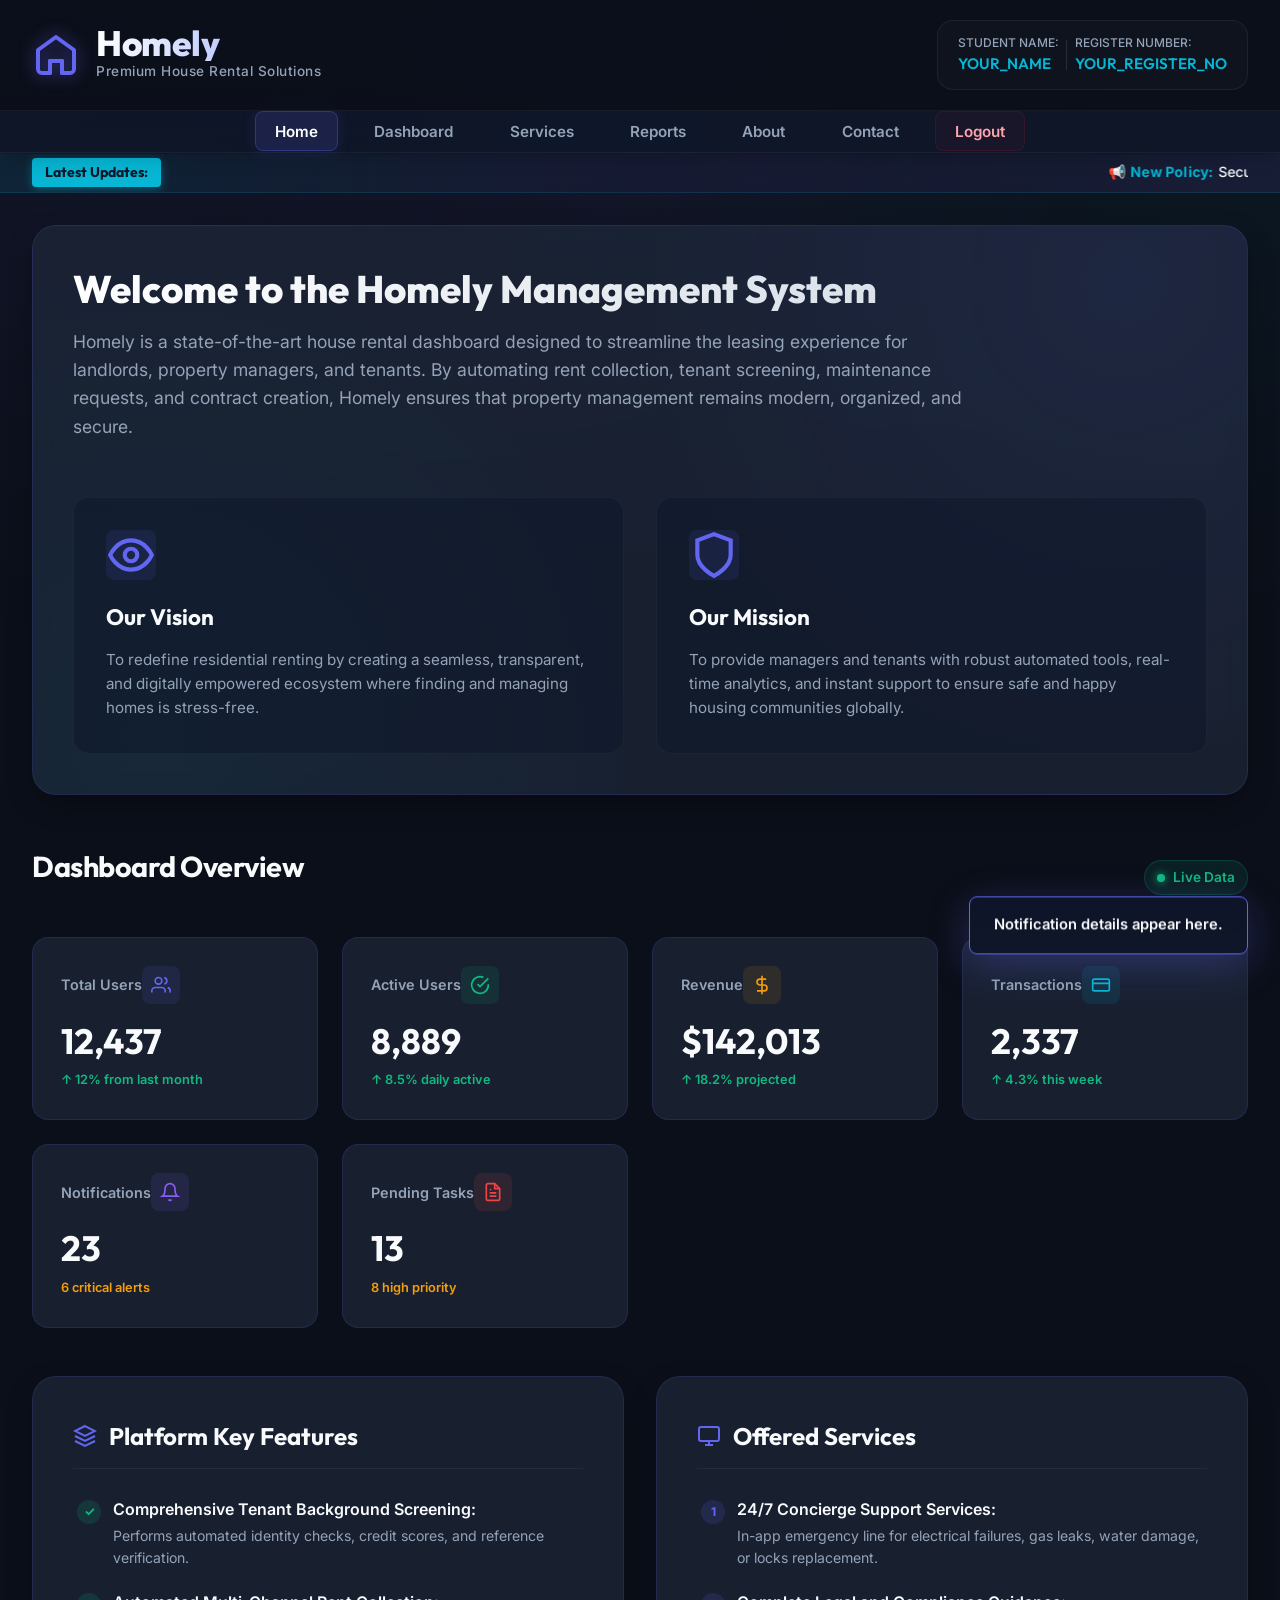
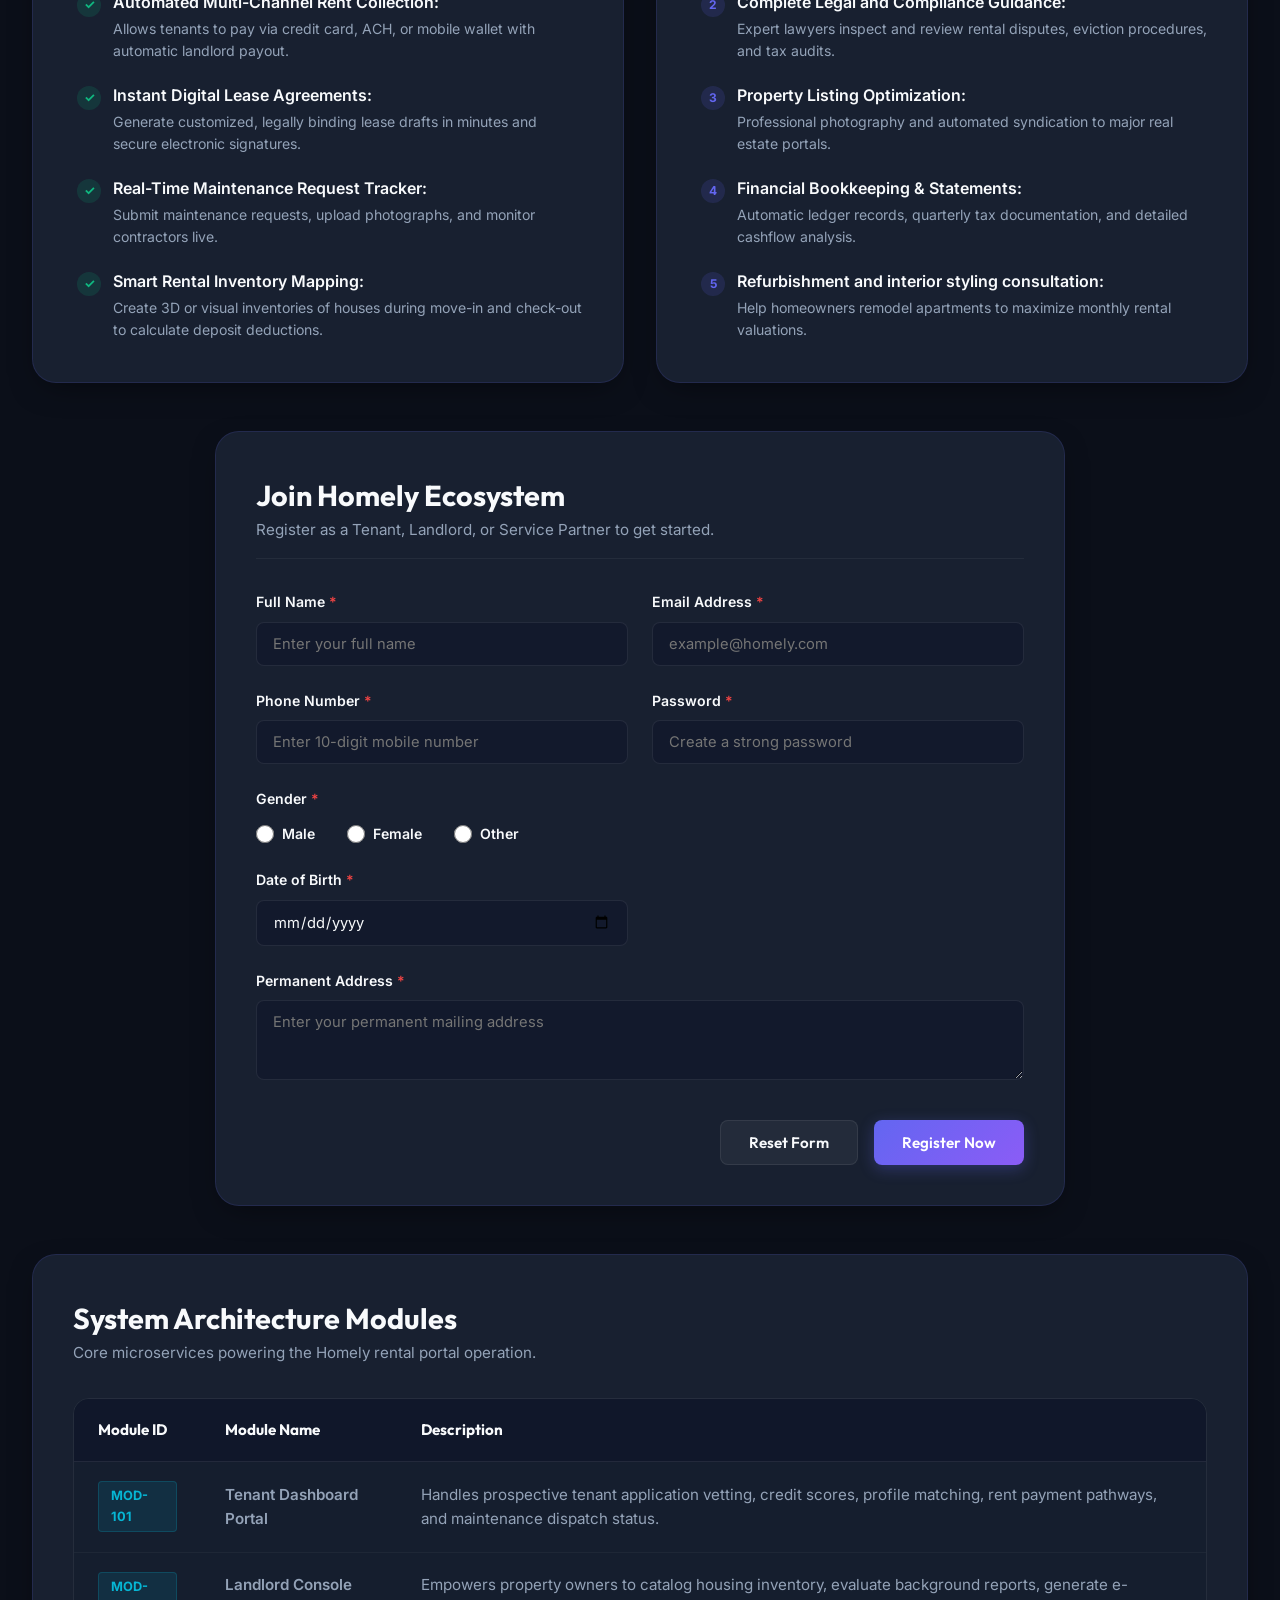
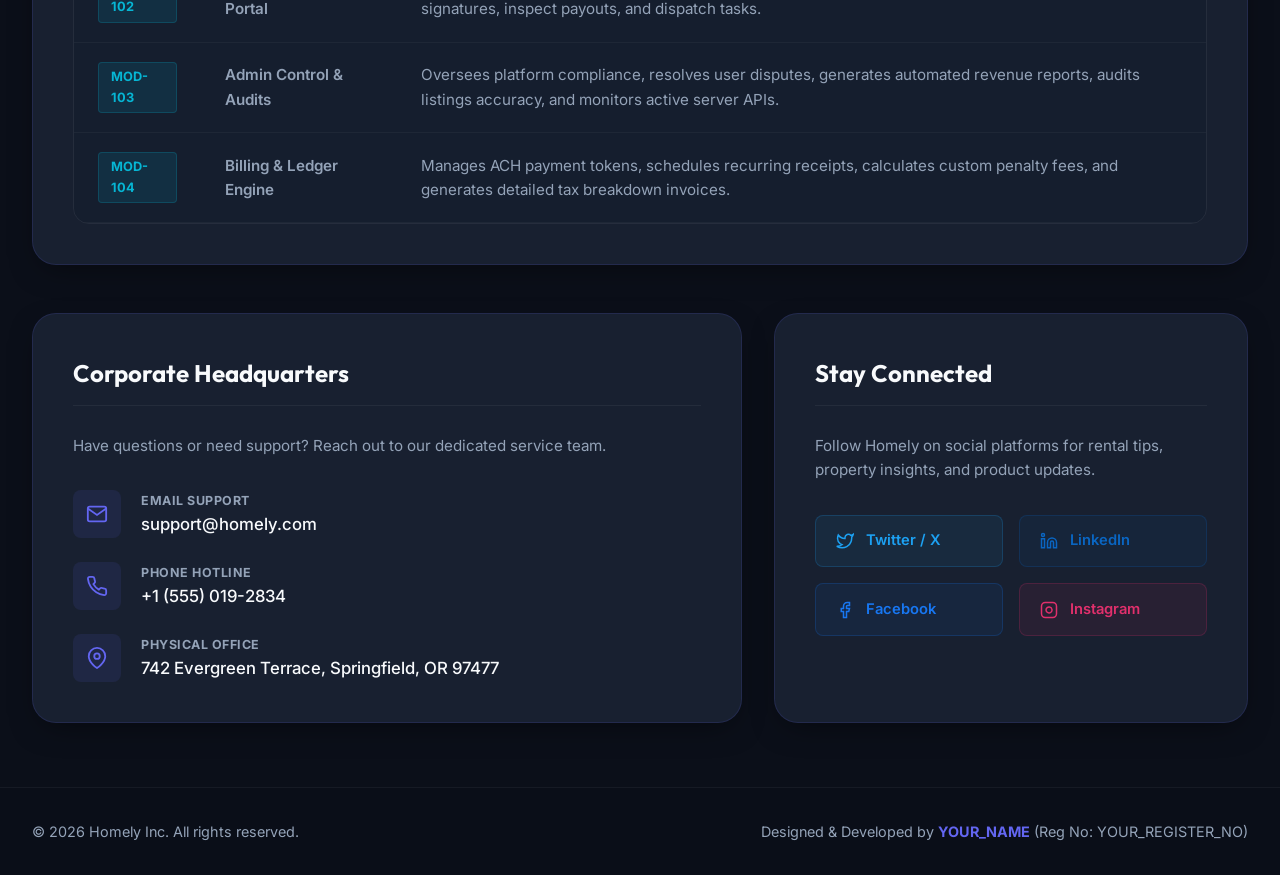
==== index.html @ b710e176 "feat: Initial commit of Homely House Rental Dashboard with HTML, CSS, and JS" ====
<!DOCTYPE html>
<html lang="en">
<head>
    <meta charset="UTF-8">
    <meta name="viewport" content="width=device-width, initial-scale=1.0">
    <title>Homely - Professional House Rental Dashboard</title>
    <!-- Google Fonts for premium typography -->
    <link rel="preconnect" href="https://fonts.googleapis.com">
    <link rel="preconnect" href="https://fonts.gstatic.com" crossorigin>
    <link href="https://fonts.googleapis.com/css2?family=Inter:wght@300;400;500;600;700&family=Outfit:wght@400;500;600;700;800&display=swap" rel="stylesheet">
    <!-- Main Stylesheet -->
    <link rel="stylesheet" href="style.css">
</head>
<body>
    <!-- Top Sticky Header -->
    <header class="app-header">
        <div class="header-container">
            <div class="logo-area">
                <!-- SVG Icon for Homely House Logo -->
                <svg class="app-logo" viewBox="0 0 24 24" fill="none" xmlns="http://www.w3.org/2000/svg">
                    <path d="M3 9.5L12 3L21 9.5V19C21 19.5304 20.7893 20.0391 20.4142 20.4142C20.0391 20.7893 19.5304 21 19 21H15V15H9V21H5C4.46957 21 3.96086 20.7893 3.58579 20.4142C3.21071 20.0391 3 19.5304 3 19V9.5Z" stroke="currentColor" stroke-width="2" stroke-linecap="round" stroke-linejoin="round"/>
                    <path d="M9 21V15H15V21" stroke="currentColor" stroke-width="2" stroke-linecap="round" stroke-linejoin="round"/>
                </svg>
                <div class="brand-details">
                    <h1 class="app-name">Homely</h1>
                    <span class="app-tagline">Premium House Rental Solutions</span>
                </div>
            </div>
            <!-- Student Portfolio Details Badge -->
            <div class="student-badge">
                <div class="badge-item">
                    <span class="badge-label">Student Name:</span>
                    <span class="badge-value">YOUR_NAME</span>
                </div>
                <div class="badge-item">
                    <span class="badge-label">Register Number:</span>
                    <span class="badge-value">YOUR_REGISTER_NO</span>
                </div>
            </div>
        </div>
    </header>

    <!-- Navigation Bar -->
    <nav class="app-navbar" id="main-navbar">
        <div class="nav-container">
            <button class="menu-toggle" id="menu-toggle" aria-label="Toggle navigation">
                <span></span>
                <span></span>
                <span></span>
            </button>
            <ul class="nav-links" id="nav-links">
                <li><a href="#home" class="nav-link active" id="nav-link-home">Home</a></li>
                <li><a href="#dashboard" class="nav-link" id="nav-link-dashboard">Dashboard</a></li>
                <li><a href="#services" class="nav-link" id="nav-link-services">Services</a></li>
                <li><a href="#reports" class="nav-link" id="nav-link-reports">Reports</a></li>
                <li><a href="#about" class="nav-link" id="nav-link-about">About</a></li>
                <li><a href="#contact" class="nav-link" id="nav-link-contact">Contact</a></li>
                <li><a href="#logout" class="nav-link logout-btn" id="nav-link-logout">Logout</a></li>
            </ul>
        </div>
    </nav>

    <!-- Announcement Banner using marquee -->
    <div class="announcement-banner">
        <div class="banner-label">Latest Updates:</div>
        <marquee behavior="scroll" direction="left" scrollamount="6" onmouseover="this.stop();" onmouseout="this.start();" id="announcement-marquee">
            📢 <strong>New Policy:</strong> Security deposit caps reduced to a maximum of 2 months' rent. | 🏢 <strong>Feature Update:</strong> Direct landlord-tenant chat is now active! | 🌟 <strong>Market Alert:</strong> Rental demand has increased by 15% in suburban sectors. | 💳 <strong>Maintenance Notice:</strong> Online payment systems will undergo scheduled upgrades on Saturday at 2:00 AM UTC.
        </marquee>
    </div>

    <!-- Main Container -->
    <main class="main-content">
        <!-- 3. Welcome Section -->
        <section id="home" class="content-section welcome-section">
            <div class="section-card welcome-hero">
                <div class="hero-text-content">
                    <h2 class="welcome-title">Welcome to the Homely Management System</h2>
                    <p class="project-description">
                        Homely is a state-of-the-art house rental dashboard designed to streamline the leasing experience for landlords, property managers, and tenants. By automating rent collection, tenant screening, maintenance requests, and contract creation, Homely ensures that property management remains modern, organized, and secure.
                    </p>
                </div>
                <div class="vision-mission-grid">
                    <div class="vm-card vision-card">
                        <div class="vm-icon-wrapper">
                            <svg class="vm-icon" viewBox="0 0 24 24" fill="none" stroke="currentColor" stroke-width="2">
                                <path d="M2 12s3-7 10-7 10 7 10 7-3 7-10 7-10-7-10-7Z"/>
                                <circle cx="12" cy="12" r="3"/>
                            </svg>
                        </div>
                        <h3>Our Vision</h3>
                        <p>To redefine residential renting by creating a seamless, transparent, and digitally empowered ecosystem where finding and managing homes is stress-free.</p>
                    </div>
                    <div class="vm-card mission-card">
                        <div class="vm-icon-wrapper">
                            <svg class="vm-icon" viewBox="0 0 24 24" fill="none" stroke="currentColor" stroke-width="2">
                                <path d="M12 22s8-4 8-10V5l-8-3-8 3v7c0 6 8 10 8 10Z"/>
                            </svg>
                        </div>
                        <h3>Our Mission</h3>
                        <p>To provide managers and tenants with robust automated tools, real-time analytics, and instant support to ensure safe and happy housing communities globally.</p>
                    </div>
                </div>
            </div>
        </section>

        <!-- 4. Dashboard Statistics -->
        <section id="dashboard" class="content-section dashboard-section">
            <div class="section-header-row">
                <h2 class="section-title">Dashboard Overview</h2>
                <span class="live-indicator">
                    <span class="dot"></span> Live Data
                </span>
            </div>
            
            <div class="stats-grid">
                <!-- Stat Card 1 -->
                <div class="stat-card" id="stat-total-users">
                    <div class="stat-header">
                        <span class="stat-label">Total Users</span>
                        <div class="stat-icon users-bg">
                            <svg viewBox="0 0 24 24" fill="none" stroke="currentColor" stroke-width="2">
                                <path d="M17 21v-2a4 4 0 0 0-4-4H5a4 4 0 0 0-4 4v2"/>
                                <circle cx="9" cy="7" r="4"/>
                                <path d="M23 21v-2a4 4 0 0 0-3-3.87"/>
                                <path d="M16 3.13a4 4 0 0 1 0 7.75"/>
                            </svg>
                        </div>
                    </div>
                    <div class="stat-body">
                        <h3 class="stat-value" id="val-total-users">12,480</h3>
                        <span class="stat-trend trend-up">↑ 12% from last month</span>
                    </div>
                </div>

                <!-- Stat Card 2 -->
                <div class="stat-card" id="stat-active-users">
                    <div class="stat-header">
                        <span class="stat-label">Active Users</span>
                        <div class="stat-icon active-bg">
                            <svg viewBox="0 0 24 24" fill="none" stroke="currentColor" stroke-width="2">
                                <path d="M22 11.08V12a10 10 0 1 1-5.93-9.14"/>
                                <polyline points="22 4 12 14.01 9 11.01"/>
                            </svg>
                        </div>
                    </div>
                    <div class="stat-body">
                        <h3 class="stat-value" id="val-active-users">8,920</h3>
                        <span class="stat-trend trend-up">↑ 8.5% daily active</span>
                    </div>
                </div>

                <!-- Stat Card 3 -->
                <div class="stat-card" id="stat-revenue">
                    <div class="stat-header">
                        <span class="stat-label">Revenue</span>
                        <div class="stat-icon revenue-bg">
                            <svg viewBox="0 0 24 24" fill="none" stroke="currentColor" stroke-width="2">
                                <line x1="12" y1="1" x2="12" y2="23"/>
                                <path d="M17 5H9.5a3.5 3.5 0 0 0 0 7h5a3.5 3.5 0 0 1 0 7H6"/>
                            </svg>
                        </div>
                    </div>
                    <div class="stat-body">
                        <h3 class="stat-value" id="val-revenue">$142,500</h3>
                        <span class="stat-trend trend-up">↑ 18.2% projected</span>
                    </div>
                </div>

                <!-- Stat Card 4 -->
                <div class="stat-card" id="stat-transactions">
                    <div class="stat-header">
                        <span class="stat-label">Transactions</span>
                        <div class="stat-icon transactions-bg">
                            <svg viewBox="0 0 24 24" fill="none" stroke="currentColor" stroke-width="2">
                                <rect x="2" y="5" width="20" height="14" rx="2" ry="2"/>
                                <line x1="2" y1="10" x2="22" y2="10"/>
                            </svg>
                        </div>
                    </div>
                    <div class="stat-body">
                        <h3 class="stat-value" id="val-transactions">2,345</h3>
                        <span class="stat-trend trend-up">↑ 4.3% this week</span>
                    </div>
                </div>

                <!-- Stat Card 5 -->
                <div class="stat-card" id="stat-notifications">
                    <div class="stat-header">
                        <span class="stat-label">Notifications</span>
                        <div class="stat-icon notifications-bg">
                            <svg viewBox="0 0 24 24" fill="none" stroke="currentColor" stroke-width="2">
                                <path d="M18 8A6 6 0 0 0 6 8c0 7-3 9-3 9h18s-3-2-3-9"/>
                                <path d="M13.73 21a2 2 0 0 1-3.46 0"/>
                            </svg>
                        </div>
                    </div>
                    <div class="stat-body">
                        <h3 class="stat-value" id="val-notifications">24</h3>
                        <span class="stat-trend alert-badge">6 critical alerts</span>
                    </div>
                </div>

                <!-- Stat Card 6 -->
                <div class="stat-card" id="stat-pending-tasks">
                    <div class="stat-header">
                        <span class="stat-label">Pending Tasks</span>
                        <div class="stat-icon tasks-bg">
                            <svg viewBox="0 0 24 24" fill="none" stroke="currentColor" stroke-width="2">
                                <path d="M14 2H6a2 2 0 0 0-2 2v16a2 2 0 0 0 2 2h12a2 2 0 0 0 2-2V8z"/>
                                <polyline points="14 2 14 8 20 8"/>
                                <line x1="16" y1="13" x2="8" y2="13"/>
                                <line x1="16" y1="17" x2="8" y2="17"/>
                                <polyline points="10 9 9 9 8 9"/>
                            </svg>
                        </div>
                    </div>
                    <div class="stat-body">
                        <h3 class="stat-value" id="val-pending-tasks">14</h3>
                        <span class="stat-trend alert-badge">8 high priority</span>
                    </div>
                </div>
            </div>
        </section>

        <!-- 5 & 6. Features & Services Section -->
        <section id="services" class="content-section features-services-section">
            <div class="split-grid">
                <!-- Features Card (Unordered List) -->
                <div class="section-card features-card">
                    <h2 class="section-card-title">
                        <svg class="card-title-icon" viewBox="0 0 24 24" fill="none" stroke="currentColor" stroke-width="2">
                            <polygon points="12 2 2 7 12 12 22 7 12 2"/>
                            <polyline points="2 17 12 22 22 17"/>
                            <polyline points="2 12 12 17 22 12"/>
                        </svg>
                        Platform Key Features
                    </h2>
                    <ul class="styled-list features-list" id="features-list">
                        <li>
                            <div class="list-item-content">
                                <strong>Comprehensive Tenant Background Screening:</strong>
                                <span>Performs automated identity checks, credit scores, and reference verification.</span>
                            </div>
                        </li>
                        <li>
                            <div class="list-item-content">
                                <strong>Automated Multi-Channel Rent Collection:</strong>
                                <span>Allows tenants to pay via credit card, ACH, or mobile wallet with automatic landlord payout.</span>
                            </div>
                        </li>
                        <li>
                            <div class="list-item-content">
                                <strong>Instant Digital Lease Agreements:</strong>
                                <span>Generate customized, legally binding lease drafts in minutes and secure electronic signatures.</span>
                            </div>
                        </li>
                        <li>
                            <div class="list-item-content">
                                <strong>Real-Time Maintenance Request Tracker:</strong>
                                <span>Submit maintenance requests, upload photographs, and monitor contractors live.</span>
                            </div>
                        </li>
                        <li>
                            <div class="list-item-content">
                                <strong>Smart Rental Inventory Mapping:</strong>
                                <span>Create 3D or visual inventories of houses during move-in and check-out to calculate deposit deductions.</span>
                            </div>
                        </li>
                    </ul>
                </div>

                <!-- Services Card (Ordered List) -->
                <div class="section-card services-card">
                    <h2 class="section-card-title">
                        <svg class="card-title-icon" viewBox="0 0 24 24" fill="none" stroke="currentColor" stroke-width="2">
                            <rect x="2" y="3" width="20" height="14" rx="2" ry="2"/>
                            <line x1="8" y1="21" x2="16" y2="21"/>
                            <line x1="12" y1="17" x2="12" y2="21"/>
                        </svg>
                        Offered Services
                    </h2>
                    <ol class="styled-list services-list" id="services-list">
                        <li>
                            <div class="list-item-content">
                                <strong>24/7 Concierge Support Services:</strong>
                                <span>In-app emergency line for electrical failures, gas leaks, water damage, or locks replacement.</span>
                            </div>
                        </li>
                        <li>
                            <div class="list-item-content">
                                <strong>Complete Legal and Compliance Guidance:</strong>
                                <span>Expert lawyers inspect and review rental disputes, eviction procedures, and tax audits.</span>
                            </div>
                        </li>
                        <li>
                            <div class="list-item-content">
                                <strong>Property Listing Optimization:</strong>
                                <span>Professional photography and automated syndication to major real estate portals.</span>
                            </div>
                        </li>
                        <li>
                            <div class="list-item-content">
                                <strong>Financial Bookkeeping & Statements:</strong>
                                <span>Automatic ledger records, quarterly tax documentation, and detailed cashflow analysis.</span>
                            </div>
                        </li>
                        <li>
                            <div class="list-item-content">
                                <strong>Refurbishment and interior styling consultation:</strong>
                                <span>Help homeowners remodel apartments to maximize monthly rental valuations.</span>
                            </div>
                        </li>
                    </ol>
                </div>
            </div>
        </section>

        <!-- 8. Registration Form -->
        <section id="reports" class="content-section registration-section">
            <div class="section-card form-card">
                <div class="form-header">
                    <h2 class="form-title">Join Homely Ecosystem</h2>
                    <p class="form-subtitle">Register as a Tenant, Landlord, or Service Partner to get started.</p>
                </div>

                <form id="rental-register-form" class="responsive-form" onsubmit="return false;">
                    <div class="form-grid">
                        <!-- Full Name -->
                        <div class="form-group">
                            <label for="reg-name">Full Name <span class="required">*</span></label>
                            <input type="text" id="reg-name" name="name" placeholder="Enter your full name" required>
                        </div>

                        <!-- Email -->
                        <div class="form-group">
                            <label for="reg-email">Email Address <span class="required">*</span></label>
                            <input type="email" id="reg-email" name="email" placeholder="example@homely.com" required>
                        </div>

                        <!-- Phone Number -->
                        <div class="form-group">
                            <label for="reg-phone">Phone Number <span class="required">*</span></label>
                            <input type="tel" id="reg-phone" name="phone" placeholder="Enter 10-digit mobile number" pattern="[0-9]{10}" required>
                        </div>

                        <!-- Password -->
                        <div class="form-group">
                            <label for="reg-password">Password <span class="required">*</span></label>
                            <input type="password" id="reg-password" name="password" placeholder="Create a strong password" minlength="6" required>
                        </div>

                        <!-- Gender (Radio Buttons) -->
                        <div class="form-group gender-group">
                            <label>Gender <span class="required">*</span></label>
                            <div class="radio-options">
                                <label class="radio-label">
                                    <input type="radio" name="gender" value="male" required> Male
                                </label>
                                <label class="radio-label">
                                    <input type="radio" name="gender" value="female"> Female
                                </label>
                                <label class="radio-label">
                                    <input type="radio" name="gender" value="other"> Other
                                </label>
                            </div>
                        </div>

                        <!-- Date of Birth -->
                        <div class="form-group">
                            <label for="reg-dob">Date of Birth <span class="required">*</span></label>
                            <input type="date" id="reg-dob" name="dob" required>
                        </div>

                        <!-- Address (Text Area) -->
                        <div class="form-group full-width">
                            <label for="reg-address">Permanent Address <span class="required">*</span></label>
                            <textarea id="reg-address" name="address" rows="3" placeholder="Enter your permanent mailing address" required></textarea>
                        </div>
                    </div>

                    <!-- Action Buttons -->
                    <div class="form-actions">
                        <button type="reset" class="btn btn-secondary" id="btn-reset-form">Reset Form</button>
                        <button type="submit" class="btn btn-primary" id="btn-submit-form">Register Now</button>
                    </div>
                </form>
            </div>
        </section>

        <!-- 9. Application Modules Table -->
        <section id="about" class="content-section modules-section">
            <div class="section-card table-card">
                <div class="table-header">
                    <h2 class="table-title">System Architecture Modules</h2>
                    <p class="table-subtitle">Core microservices powering the Homely rental portal operation.</p>
                </div>
                <div class="table-wrapper">
                    <table class="modules-table" id="app-modules-table">
                        <thead>
                            <tr>
                                <th>Module ID</th>
                                <th>Module Name</th>
                                <th>Description</th>
                            </tr>
                        </thead>
                        <tbody>
                            <tr>
                                <td><span class="badge badge-id">MOD-101</span></td>
                                <td class="module-name">Tenant Dashboard Portal</td>
                                <td>Handles prospective tenant application vetting, credit scores, profile matching, rent payment pathways, and maintenance dispatch status.</td>
                            </tr>
                            <tr>
                                <td><span class="badge badge-id">MOD-102</span></td>
                                <td class="module-name">Landlord Console Portal</td>
                                <td>Empowers property owners to catalog housing inventory, evaluate background reports, generate e-signatures, inspect payouts, and dispatch tasks.</td>
                            </tr>
                            <tr>
                                <td><span class="badge badge-id">MOD-103</span></td>
                                <td class="module-name">Admin Control & Audits</td>
                                <td>Oversees platform compliance, resolves user disputes, generates automated revenue reports, audits listings accuracy, and monitors active server APIs.</td>
                            </tr>
                            <tr>
                                <td><span class="badge badge-id">MOD-104</span></td>
                                <td class="module-name">Billing & Ledger Engine</td>
                                <td>Manages ACH payment tokens, schedules recurring receipts, calculates custom penalty fees, and generates detailed tax breakdown invoices.</td>
                            </tr>
                        </tbody>
                    </table>
                </div>
            </div>
        </section>

        <!-- 10. Contact Information -->
        <section id="contact" class="content-section contact-section">
            <div class="contact-grid">
                <!-- Contact Details -->
                <div class="section-card contact-details-card">
                    <h2 class="section-card-title">Corporate Headquarters</h2>
                    <p class="contact-intro">Have questions or need support? Reach out to our dedicated service team.</p>
                    
                    <ul class="contact-info-list">
                        <li>
                            <div class="contact-icon-wrapper">
                                <svg viewBox="0 0 24 24" fill="none" stroke="currentColor" stroke-width="2">
                                    <path d="M4 4h16c1.1 0 2 .9 2 2v12c0 1.1-.9 2-2 2H4c-1.1 0-2-.9-2-2V6c0-1.1.9-2 2-2z"/>
                                    <polyline points="22,6 12,13 2,6"/>
                                </svg>
                            </div>
                            <div class="contact-text">
                                <span class="contact-label">Email Support</span>
                                <a href="mailto:support@homely.com" id="contact-email">support@homely.com</a>
                            </div>
                        </li>
                        <li>
                            <div class="contact-icon-wrapper">
                                <svg viewBox="0 0 24 24" fill="none" stroke="currentColor" stroke-width="2">
                                    <path d="M22 16.92v3a2 2 0 0 1-2.18 2 19.79 19.79 0 0 1-8.63-3.07 19.5 19.5 0 0 1-6-6 19.79 19.79 0 0 1-3.07-8.67A2 2 0 0 1 4.11 2h3a2 2 0 0 1 2 1.72 12.84 12.84 0 0 0 .7 2.81 2 2 0 0 1-.45 2.11L8.09 9.91a16 16 0 0 0 6 6l1.27-1.27a2 2 0 0 1 2.11-.45 12.84 12.84 0 0 0 2.81.7A2 2 0 0 1 22 16.92z"/>
                                </svg>
                            </div>
                            <div class="contact-text">
                                <span class="contact-label">Phone Hotline</span>
                                <a href="tel:+15550192834" id="contact-phone">+1 (555) 019-2834</a>
                            </div>
                        </li>
                        <li>
                            <div class="contact-icon-wrapper">
                                <svg viewBox="0 0 24 24" fill="none" stroke="currentColor" stroke-width="2">
                                    <path d="M21 10c0 7-9 13-9 13s-9-6-9-13a9 9 0 0 1 18 0z"/>
                                    <circle cx="12" cy="10" r="3"/>
                                </svg>
                            </div>
                            <div class="contact-text">
                                <span class="contact-label">Physical Office</span>
                                <address id="contact-address">742 Evergreen Terrace, Springfield, OR 97477</address>
                            </div>
                        </li>
                    </ul>
                </div>

                <!-- Connect Socially Card -->
                <div class="section-card social-connect-card">
                    <h2 class="section-card-title">Stay Connected</h2>
                    <p class="social-intro">Follow Homely on social platforms for rental tips, property insights, and product updates.</p>
                    
                    <div class="social-links-grid" id="social-links">
                        <a href="https://twitter.com/homely" class="social-btn twitter" target="_blank" rel="noopener noreferrer">
                            <svg viewBox="0 0 24 24" fill="none" stroke="currentColor" stroke-width="2" class="social-icon">
                                <path d="M23 3a10.9 10.9 0 0 1-3.14 1.53 4.48 4.48 0 0 0-7.86 3v1A10.66 10.66 0 0 1 3 4s-4 9 5 13a11.64 11.64 0 0 1-7 2c9 5 20 0 20-11.5a4.5 4.5 0 0 0-.08-.83A7.72 7.72 0 0 0 23 3z"/>
                            </svg>
                            <span>Twitter / X</span>
                        </a>
                        <a href="https://linkedin.com/company/homely" class="social-btn linkedin" target="_blank" rel="noopener noreferrer">
                            <svg viewBox="0 0 24 24" fill="none" stroke="currentColor" stroke-width="2" class="social-icon">
                                <path d="M16 8a6 6 0 0 1 6 6v7h-4v-7a2 2 0 0 0-2-2 2 2 0 0 0-2 2v7h-4v-7a6 6 0 0 1 6-6z"/>
                                <rect x="2" y="9" width="4" height="12"/>
                                <circle cx="4" cy="4" r="2"/>
                            </svg>
                            <span>LinkedIn</span>
                        </a>
                        <a href="https://facebook.com/homely" class="social-btn facebook" target="_blank" rel="noopener noreferrer">
                            <svg viewBox="0 0 24 24" fill="none" stroke="currentColor" stroke-width="2" class="social-icon">
                                <path d="M18 2h-3a5 5 0 0 0-5 5v3H7v4h3v8h4v-8h3l1-4h-4V7a1 1 0 0 1 1-1h3z"/>
                            </svg>
                            <span>Facebook</span>
                        </a>
                        <a href="https://instagram.com/homely" class="social-btn instagram" target="_blank" rel="noopener noreferrer">
                            <svg viewBox="0 0 24 24" fill="none" stroke="currentColor" stroke-width="2" class="social-icon">
                                <rect x="2" y="2" width="20" height="20" rx="5" ry="5"/>
                                <path d="M16 11.37A4 4 0 1 1 12.63 8 4 4 0 0 1 16 11.37z"/>
                                <line x1="17.5" y1="6.5" x2="17.51" y2="6.5"/>
                            </svg>
                            <span>Instagram</span>
                        </a>
                    </div>
                </div>
            </div>
        </section>
    </main>

    <!-- 11. Footer -->
    <footer class="app-footer">
        <div class="footer-container">
            <p class="copyright">&copy; 2026 Homely Inc. All rights reserved.</p>
            <p class="credits">Designed & Developed by <span id="designer-name" class="designer-highlight">YOUR_NAME</span> (Reg No: <span id="designer-reg-no">YOUR_REGISTER_NO</span>)</p>
        </div>
    </footer>

    <!-- Custom Modal/Toast for interactions -->
    <div class="toast-notification" id="toast-notif" aria-hidden="true">
        <div class="toast-body">
            <span class="toast-message" id="toast-message">Notification details appear here.</span>
        </div>
    </div>

    <!-- Main JavaScript Logic -->
    <script src="app.js"></script>
</body>
</html>
---- style.css ----
/* ==========================================================================
   HOMELY - PROFESSIONAL HOUSE RENTAL DASHBOARD STYLESHEET
   ========================================================================== */

/* --------------------------------------------------------------------------
   1. CSS VARIABLES & DESIGN TOKENS
   -------------------------------------------------------------------------- */
:root {
    /* Color Palette */
    --bg-primary: #0b0f19;
    --bg-secondary: #0f172a;
    --bg-card: rgba(30, 41, 59, 0.7);
    --border-glow: rgba(99, 102, 241, 0.15);
    --border-hover: rgba(99, 102, 241, 0.35);
    
    --text-main: #f8fafc;
    --text-muted: #94a3b8;
    --text-inverse: #0f172a;

    /* Theme Accents */
    --accent-primary: #6366f1; /* Indigo */
    --accent-secondary: #8b5cf6; /* Violet */
    --accent-gradient: linear-gradient(135deg, var(--accent-primary) 0%, var(--accent-secondary) 100%);
    --accent-success: #10b981; /* Emerald */
    --accent-warning: #f59e0b; /* Amber */
    --accent-danger: #ef4444; /* Rose */
    --accent-cyan: #06b6d4; /* Cyan */

    /* Typography */
    --font-heading: 'Outfit', 'Inter', sans-serif;
    --font-body: 'Inter', sans-serif;

    /* Layout & Shadows */
    --border-radius-sm: 8px;
    --border-radius-md: 16px;
    --border-radius-lg: 24px;
    --box-shadow-premium: 0 10px 30px -10px rgba(0, 0, 0, 0.5);
    --glass-blur: blur(12px);
    --transition-smooth: all 0.3s cubic-bezier(0.4, 0, 0.2, 1);
}

/* --------------------------------------------------------------------------
   2. BASE RESETS & GLOBAL STYLES
   -------------------------------------------------------------------------- */
* {
    margin: 0;
    padding: 0;
    box-sizing: border-box;
}

html {
    scroll-behavior: smooth;
    font-size: 16px;
}

body {
    background-color: var(--bg-primary);
    color: var(--text-main);
    font-family: var(--font-body);
    line-height: 1.6;
    overflow-x: hidden;
    /* Soft grid pattern background overlay */
    background-image: 
        radial-gradient(at 0% 0%, rgba(99, 102, 241, 0.08) 0px, transparent 50%),
        radial-gradient(at 50% 0%, rgba(139, 92, 246, 0.05) 0px, transparent 50%),
        radial-gradient(at 100% 0%, rgba(6, 182, 212, 0.06) 0px, transparent 50%);
    background-attachment: fixed;
}

/* Custom Scrollbar */
::-webkit-scrollbar {
    width: 10px;
}
::-webkit-scrollbar-track {
    background: var(--bg-primary);
}
::-webkit-scrollbar-thumb {
    background: #1e293b;
    border-radius: var(--border-radius-sm);
    border: 2px solid var(--bg-primary);
}
::-webkit-scrollbar-thumb:hover {
    background: var(--accent-primary);
}

/* --------------------------------------------------------------------------
   3. HEADER & LOGO AREA
   -------------------------------------------------------------------------- */
.app-header {
    background: rgba(11, 15, 25, 0.85);
    backdrop-filter: var(--glass-blur);
    border-bottom: 1px solid rgba(255, 255, 255, 0.05);
    padding: 1.25rem 2rem;
    position: relative;
    z-index: 100;
}

.header-container {
    max-width: 1400px;
    margin: 0 auto;
    display: flex;
    justify-content: space-between;
    align-items: center;
    flex-wrap: wrap;
    gap: 1.5rem;
}

.logo-area {
    display: flex;
    align-items: center;
    gap: 1rem;
}

.app-logo {
    width: 48px;
    height: 48px;
    color: var(--accent-primary);
    filter: drop-shadow(0 0 8px rgba(99, 102, 241, 0.6));
    animation: pulseLogo 4s infinite alternate;
}

@keyframes pulseLogo {
    0% { transform: scale(1); filter: drop-shadow(0 0 6px rgba(99, 102, 241, 0.4)); }
    100% { transform: scale(1.06); filter: drop-shadow(0 0 12px rgba(139, 92, 246, 0.8)); }
}

.brand-details {
    display: flex;
    flex-direction: column;
}

.app-name {
    font-family: var(--font-heading);
    font-size: 2.2rem;
    font-weight: 800;
    line-height: 1;
    background: linear-gradient(to right, #ffffff, #c7d2fe, #a5b4fc);
    -webkit-background-clip: text;
    -webkit-text-fill-color: transparent;
    letter-spacing: -0.5px;
}

.app-tagline {
    font-size: 0.85rem;
    color: var(--text-muted);
    font-weight: 500;
    letter-spacing: 0.5px;
}

/* Student Badge */
.student-badge {
    display: flex;
    gap: 1rem;
    background: rgba(255, 255, 255, 0.02);
    border: 1px solid rgba(255, 255, 255, 0.06);
    border-radius: var(--border-radius-md);
    padding: 0.75rem 1.25rem;
}

.badge-item {
    display: flex;
    flex-direction: column;
    position: relative;
}

.badge-item:not(:last-child)::after {
    content: '';
    position: absolute;
    right: -0.5rem;
    top: 15%;
    height: 70%;
    width: 1px;
    background: rgba(255, 255, 255, 0.1);
}

.badge-label {
    font-size: 0.75rem;
    color: var(--text-muted);
    font-weight: 500;
    text-transform: uppercase;
}

.badge-value {
    font-family: var(--font-heading);
    font-size: 0.95rem;
    font-weight: 600;
    color: var(--accent-cyan);
}

/* --------------------------------------------------------------------------
   4. STICKY NAVIGATION BAR
   -------------------------------------------------------------------------- */
.app-navbar {
    background: rgba(15, 23, 42, 0.9);
    backdrop-filter: var(--glass-blur);
    border-bottom: 1px solid rgba(255, 255, 255, 0.05);
    position: sticky;
    top: 0;
    z-index: 99;
    padding: 0.5rem 2rem;
    box-shadow: 0 4px 20px rgba(0, 0, 0, 0.2);
}

.nav-container {
    max-width: 1400px;
    margin: 0 auto;
    display: flex;
    justify-content: center;
    align-items: center;
}

.nav-links {
    display: flex;
    list-style: none;
    gap: 1rem;
    align-items: center;
    width: 100%;
    justify-content: center;
}

.nav-link {
    color: var(--text-muted);
    text-decoration: none;
    font-size: 0.95rem;
    font-weight: 600;
    padding: 0.6rem 1.2rem;
    border-radius: var(--border-radius-sm);
    transition: var(--transition-smooth);
    border: 1px solid transparent;
}

.nav-link:hover {
    color: var(--text-main);
    background: rgba(255, 255, 255, 0.03);
    border-color: rgba(255, 255, 255, 0.05);
}

.nav-link.active {
    color: #ffffff;
    background: rgba(99, 102, 241, 0.15);
    border-color: rgba(99, 102, 241, 0.3);
    box-shadow: 0 0 15px rgba(99, 102, 241, 0.15);
}

.logout-btn {
    color: #fda4af;
    background: rgba(225, 29, 72, 0.05);
    border: 1px solid rgba(225, 29, 72, 0.15);
}

.logout-btn:hover {
    color: #ffffff;
    background: var(--accent-danger);
    box-shadow: 0 0 15px rgba(239, 68, 68, 0.4);
    border-color: transparent;
}

/* Mobile Menu Toggle */
.menu-toggle {
    display: none;
    flex-direction: column;
    gap: 6px;
    background: none;
    border: none;
    cursor: pointer;
    padding: 0.5rem;
}

.menu-toggle span {
    display: block;
    width: 25px;
    height: 2px;
    background: var(--text-main);
    transition: var(--transition-smooth);
}

/* --------------------------------------------------------------------------
   5. ANNOUNCEMENT MARQUEE
   -------------------------------------------------------------------------- */
.announcement-banner {
    background: linear-gradient(90deg, rgba(6, 182, 212, 0.1) 0%, rgba(99, 102, 241, 0.05) 50%, rgba(139, 92, 246, 0.1) 100%);
    border-bottom: 1px solid rgba(6, 182, 212, 0.15);
    display: flex;
    align-items: center;
    font-size: 0.88rem;
    height: 40px;
    overflow: hidden;
    position: relative;
    padding: 0 2rem;
}

.banner-label {
    background: var(--accent-cyan);
    color: var(--text-inverse);
    font-weight: 700;
    padding: 0.2rem 0.8rem;
    border-radius: 4px;
    margin-right: 1.5rem;
    white-space: nowrap;
    box-shadow: 0 2px 10px rgba(6, 182, 212, 0.4);
    font-family: var(--font-heading);
    z-index: 10;
}

marquee {
    color: var(--text-main);
    font-weight: 500;
    letter-spacing: 0.2px;
}

marquee strong {
    color: var(--accent-cyan);
}

/* --------------------------------------------------------------------------
   6. STRUCTURAL CONTENT LAYOUTS & SECTIONS
   -------------------------------------------------------------------------- */
.main-content {
    max-width: 1400px;
    margin: 2rem auto;
    padding: 0 2rem;
    display: flex;
    flex-direction: column;
    gap: 3rem;
}

.content-section {
    scroll-margin-top: 100px;
}

/* Reusable section title */
.section-title {
    font-family: var(--font-heading);
    font-size: 1.8rem;
    font-weight: 700;
    letter-spacing: -0.5px;
    margin-bottom: 1.5rem;
    display: flex;
    align-items: center;
    gap: 0.75rem;
}

.section-title::after {
    content: '';
    flex-grow: 1;
    height: 1px;
    background: linear-gradient(to right, rgba(99, 102, 241, 0.4), transparent);
}

/* Glassmorphic Cards template */
.section-card {
    background: var(--bg-card);
    backdrop-filter: var(--glass-blur);
    border: 1px solid var(--border-glow);
    border-radius: var(--border-radius-lg);
    padding: 2.5rem;
    box-shadow: var(--box-shadow-premium);
    transition: var(--transition-smooth);
}

.section-card:hover {
    border-color: var(--border-hover);
    box-shadow: 0 15px 35px -5px rgba(99, 102, 241, 0.1);
}

/* Welcome Section */
.welcome-hero {
    display: flex;
    flex-direction: column;
    gap: 2.5rem;
    background-image: 
        radial-gradient(circle at 90% 10%, rgba(99, 102, 241, 0.08) 0%, transparent 40%),
        radial-gradient(circle at 10% 90%, rgba(6, 182, 212, 0.05) 0%, transparent 40%);
}

.welcome-title {
    font-family: var(--font-heading);
    font-size: 2.4rem;
    font-weight: 800;
    line-height: 1.2;
    margin-bottom: 1rem;
    background: linear-gradient(135deg, #ffffff 0%, #cbd5e1 100%);
    -webkit-background-clip: text;
    -webkit-text-fill-color: transparent;
}

.project-description {
    font-size: 1.1rem;
    color: var(--text-muted);
    max-width: 900px;
}

.vision-mission-grid {
    display: grid;
    grid-template-columns: repeat(auto-fit, minmax(320px, 1fr));
    gap: 2rem;
    margin-top: 1rem;
}

.vm-card {
    background: rgba(15, 23, 42, 0.5);
    border: 1px solid rgba(255, 255, 255, 0.04);
    border-radius: var(--border-radius-md);
    padding: 2rem;
    transition: var(--transition-smooth);
}

.vm-card:hover {
    transform: translateY(-5px);
    border-color: rgba(99, 102, 241, 0.2);
    background: rgba(15, 23, 42, 0.8);
}

.vm-icon-wrapper {
    width: 50px;
    height: 50px;
    border-radius: var(--border-radius-sm);
    display: flex;
    align-items: center;
    justify-content: center;
    background: rgba(99, 102, 241, 0.1);
    color: var(--accent-primary);
    margin-bottom: 1.25rem;
}

.vision-card:hover .vm-icon-wrapper {
    background: var(--accent-primary);
    color: #ffffff;
    box-shadow: 0 0 15px rgba(99, 102, 241, 0.4);
}

.mission-card:hover .vm-icon-wrapper {
    background: var(--accent-cyan);
    color: var(--text-inverse);
    box-shadow: 0 0 15px rgba(6, 182, 212, 0.4);
}

.vm-card h3 {
    font-family: var(--font-heading);
    font-size: 1.4rem;
    font-weight: 700;
    margin-bottom: 0.75rem;
}

.vm-card p {
    color: var(--text-muted);
    font-size: 0.95rem;
}

/* --------------------------------------------------------------------------
   7. DASHBOARD STATS CARDS
   -------------------------------------------------------------------------- */
.section-header-row {
    display: flex;
    justify-content: space-between;
    align-items: center;
    margin-bottom: 1.5rem;
}

.live-indicator {
    display: flex;
    align-items: center;
    gap: 0.5rem;
    font-size: 0.85rem;
    font-weight: 600;
    color: var(--accent-success);
    background: rgba(16, 185, 129, 0.1);
    padding: 0.35rem 0.75rem;
    border-radius: 20px;
    border: 1px solid rgba(16, 185, 129, 0.2);
}

.live-indicator .dot {
    width: 8px;
    height: 8px;
    border-radius: 50%;
    background-color: var(--accent-success);
    box-shadow: 0 0 8px var(--accent-success);
    animation: blinkIndicator 1.5s infinite;
}

@keyframes blinkIndicator {
    0% { opacity: 0.3; }
    50% { opacity: 1; }
    100% { opacity: 0.3; }
}

.stats-grid {
    display: grid;
    grid-template-columns: repeat(auto-fit, minmax(280px, 1fr));
    gap: 1.5rem;
}

.stat-card {
    background: var(--bg-card);
    backdrop-filter: var(--glass-blur);
    border: 1px solid var(--border-glow);
    border-radius: var(--border-radius-md);
    padding: 1.75rem;
    display: flex;
    flex-direction: column;
    justify-content: space-between;
    min-height: 160px;
    transition: var(--transition-smooth);
    position: relative;
    overflow: hidden;
}

.stat-card::before {
    content: '';
    position: absolute;
    top: 0;
    left: 0;
    width: 100%;
    height: 3px;
    background: transparent;
    transition: var(--transition-smooth);
}

.stat-card:hover {
    transform: translateY(-5px);
    border-color: var(--border-hover);
    box-shadow: 0 12px 25px -5px rgba(0, 0, 0, 0.4);
}

.stat-card:hover::before {
    background: var(--accent-gradient);
}

.stat-header {
    display: flex;
    justify-content: justify;
    align-items: center;
    width: 100%;
}

.stat-label {
    font-size: 0.9rem;
    color: var(--text-muted);
    font-weight: 600;
}

.stat-icon {
    width: 38px;
    height: 38px;
    border-radius: var(--border-radius-sm);
    display: flex;
    align-items: center;
    justify-content: center;
}

.stat-icon svg {
    width: 20px;
    height: 20px;
}

/* Dynamic background classes for stat icons */
.users-bg { background: rgba(99, 102, 241, 0.1); color: var(--accent-primary); }
.active-bg { background: rgba(16, 185, 129, 0.1); color: var(--accent-success); }
.revenue-bg { background: rgba(245, 158, 11, 0.1); color: var(--accent-warning); }
.transactions-bg { background: rgba(6, 182, 212, 0.1); color: var(--accent-cyan); }
.notifications-bg { background: rgba(139, 92, 246, 0.1); color: var(--accent-secondary); }
.tasks-bg { background: rgba(239, 68, 68, 0.1); color: var(--accent-danger); }

.stat-body {
    margin-top: 1rem;
}

.stat-value {
    font-family: var(--font-heading);
    font-size: 2.2rem;
    font-weight: 700;
    line-height: 1.2;
    margin-bottom: 0.25rem;
}

.stat-trend {
    font-size: 0.8rem;
    font-weight: 600;
}

.trend-up { color: var(--accent-success); }
.trend-down { color: var(--accent-danger); }
.alert-badge { color: var(--accent-warning); }

/* --------------------------------------------------------------------------
   8. FEATURES & SERVICES
   -------------------------------------------------------------------------- */
.split-grid {
    display: grid;
    grid-template-columns: 1fr 1fr;
    gap: 2rem;
}

.section-card-title {
    font-family: var(--font-heading);
    font-size: 1.5rem;
    font-weight: 700;
    margin-bottom: 1.75rem;
    display: flex;
    align-items: center;
    gap: 0.75rem;
    border-bottom: 1px solid rgba(255, 255, 255, 0.05);
    padding-bottom: 0.75rem;
}

.card-title-icon {
    width: 24px;
    height: 24px;
    color: var(--accent-primary);
}

.styled-list {
    display: flex;
    flex-direction: column;
    gap: 1.25rem;
}

.styled-list li {
    position: relative;
    padding-left: 2.5rem;
    list-style: none;
}

.list-item-content {
    display: flex;
    flex-direction: column;
}

.list-item-content strong {
    font-size: 1rem;
    font-weight: 600;
    color: var(--text-main);
    margin-bottom: 0.15rem;
}

.list-item-content span {
    font-size: 0.88rem;
    color: var(--text-muted);
}

/* Features List Bullet Style (ul) */
.features-list li::before {
    content: '✓';
    position: absolute;
    left: 0.25rem;
    top: 0.2rem;
    width: 24px;
    height: 24px;
    background: rgba(16, 185, 129, 0.15);
    color: var(--accent-success);
    border-radius: 50%;
    display: flex;
    align-items: center;
    justify-content: center;
    font-size: 0.8rem;
    font-weight: 700;
}

/* Services List Number Style (ol) */
.services-list {
    counter-reset: services-counter;
}

.services-list li {
    counter-increment: services-counter;
}

.services-list li::before {
    content: counter(services-counter);
    position: absolute;
    left: 0.25rem;
    top: 0.2rem;
    width: 24px;
    height: 24px;
    background: rgba(99, 102, 241, 0.15);
    color: var(--accent-primary);
    border-radius: 50%;
    display: flex;
    align-items: center;
    justify-content: center;
    font-size: 0.75rem;
    font-weight: 700;
}

/* --------------------------------------------------------------------------
   9. REGISTRATION FORM
   -------------------------------------------------------------------------- */
.form-card {
    max-width: 850px;
    margin: 0 auto;
}

.form-header {
    margin-bottom: 2rem;
    border-bottom: 1px solid rgba(255, 255, 255, 0.05);
    padding-bottom: 1rem;
}

.form-title {
    font-family: var(--font-heading);
    font-size: 1.8rem;
    font-weight: 700;
}

.form-subtitle {
    font-size: 0.95rem;
    color: var(--text-muted);
}

.responsive-form {
    display: flex;
    flex-direction: column;
    gap: 1.5rem;
}

.form-grid {
    display: grid;
    grid-template-columns: 1fr 1fr;
    gap: 1.5rem;
}

.form-group {
    display: flex;
    flex-direction: column;
    gap: 0.5rem;
}

.form-group.full-width {
    grid-column: span 2;
}

.form-group label {
    font-size: 0.88rem;
    font-weight: 600;
    color: var(--text-main);
}

.required {
    color: var(--accent-danger);
}

.form-group input[type="text"],
.form-group input[type="email"],
.form-group input[type="tel"],
.form-group input[type="password"],
.form-group input[type="date"],
.form-group textarea {
    background: rgba(15, 23, 42, 0.6);
    border: 1px solid rgba(255, 255, 255, 0.08);
    border-radius: var(--border-radius-sm);
    color: var(--text-main);
    padding: 0.75rem 1rem;
    font-family: var(--font-body);
    font-size: 0.92rem;
    transition: var(--transition-smooth);
}

.form-group input:focus,
.form-group textarea:focus {
    outline: none;
    border-color: var(--accent-primary);
    box-shadow: 0 0 10px rgba(99, 102, 241, 0.25);
    background: rgba(15, 23, 42, 0.9);
}

/* Gender Radio Buttons */
.gender-group {
    grid-column: span 2;
}

.radio-options {
    display: flex;
    gap: 2rem;
    margin-top: 0.25rem;
}

.radio-label {
    display: flex;
    align-items: center;
    gap: 0.5rem;
    font-size: 0.95rem;
    cursor: pointer;
}

.radio-label input[type="radio"] {
    accent-color: var(--accent-primary);
    width: 18px;
    height: 18px;
}

/* Form Actions */
.form-actions {
    display: flex;
    justify-content: flex-end;
    gap: 1rem;
    margin-top: 1rem;
}

.btn {
    font-family: var(--font-heading);
    font-size: 0.95rem;
    font-weight: 600;
    padding: 0.75rem 1.75rem;
    border-radius: var(--border-radius-sm);
    border: none;
    cursor: pointer;
    transition: var(--transition-smooth);
}

.btn-primary {
    background: var(--accent-gradient);
    color: #ffffff;
    box-shadow: 0 4px 15px rgba(99, 102, 241, 0.3);
}

.btn-primary:hover {
    transform: translateY(-2px);
    box-shadow: 0 6px 20px rgba(99, 102, 241, 0.5);
}

.btn-secondary {
    background: rgba(255, 255, 255, 0.05);
    color: var(--text-main);
    border: 1px solid rgba(255, 255, 255, 0.08);
}

.btn-secondary:hover {
    background: rgba(255, 255, 255, 0.1);
    border-color: rgba(255, 255, 255, 0.2);
}

/* --------------------------------------------------------------------------
   10. APPLICATION MODULES TABLE
   -------------------------------------------------------------------------- */
.table-card {
    overflow: hidden;
}

.table-header {
    margin-bottom: 2rem;
}

.table-title {
    font-family: var(--font-heading);
    font-size: 1.8rem;
    font-weight: 700;
}

.table-subtitle {
    font-size: 0.95rem;
    color: var(--text-muted);
}

.table-wrapper {
    overflow-x: auto;
    border: 1px solid rgba(255, 255, 255, 0.06);
    border-radius: var(--border-radius-md);
}

.modules-table {
    width: 100%;
    border-collapse: collapse;
    text-align: left;
    font-size: 0.95rem;
    background: rgba(15, 23, 42, 0.3);
}

.modules-table th {
    background: rgba(15, 23, 42, 0.8);
    font-family: var(--font-heading);
    font-weight: 700;
    color: var(--text-main);
    padding: 1.2rem 1.5rem;
    border-bottom: 1px solid rgba(255, 255, 255, 0.08);
}

.modules-table td {
    padding: 1.2rem 1.5rem;
    border-bottom: 1px solid rgba(255, 255, 255, 0.04);
    color: var(--text-muted);
    vertical-align: middle;
}

.modules-table tbody tr {
    transition: var(--transition-smooth);
}

.modules-table tbody tr:hover {
    background: rgba(255, 255, 255, 0.02);
}

.modules-table tbody tr:hover td {
    color: var(--text-main);
}

.module-name {
    font-weight: 600;
    color: var(--text-main);
}

.badge {
    display: inline-block;
    padding: 0.25rem 0.75rem;
    border-radius: 4px;
    font-size: 0.8rem;
    font-weight: 700;
    text-transform: uppercase;
}

.badge-id {
    background: rgba(6, 182, 212, 0.12);
    color: var(--accent-cyan);
    border: 1px solid rgba(6, 182, 212, 0.2);
}

/* --------------------------------------------------------------------------
   11. CONTACT INFORMATION & SOCIAL LINKS
   -------------------------------------------------------------------------- */
.contact-grid {
    display: grid;
    grid-template-columns: 1.2fr 0.8fr;
    gap: 2rem;
}

.contact-intro, .social-intro {
    font-size: 0.95rem;
    color: var(--text-muted);
    margin-bottom: 2rem;
}

.contact-info-list {
    list-style: none;
    display: flex;
    flex-direction: column;
    gap: 1.5rem;
}

.contact-info-list li {
    display: flex;
    align-items: center;
    gap: 1.25rem;
}

.contact-icon-wrapper {
    width: 48px;
    height: 48px;
    border-radius: var(--border-radius-sm);
    background: rgba(99, 102, 241, 0.1);
    color: var(--accent-primary);
    display: flex;
    align-items: center;
    justify-content: center;
    flex-shrink: 0;
}

.contact-icon-wrapper svg {
    width: 22px;
    height: 22px;
}

.contact-text {
    display: flex;
    flex-direction: column;
}

.contact-label {
    font-size: 0.78rem;
    font-weight: 700;
    text-transform: uppercase;
    color: var(--text-muted);
    letter-spacing: 0.5px;
}

.contact-text a, .contact-text address {
    font-size: 1.05rem;
    font-weight: 500;
    color: var(--text-main);
    text-decoration: none;
    font-style: normal;
    transition: var(--transition-smooth);
}

.contact-text a:hover {
    color: var(--accent-primary);
}

/* Social Media Grid */
.social-links-grid {
    display: grid;
    grid-template-columns: 1fr 1fr;
    gap: 1rem;
}

.social-btn {
    display: flex;
    align-items: center;
    gap: 0.75rem;
    padding: 0.85rem 1.25rem;
    border-radius: var(--border-radius-sm);
    text-decoration: none;
    font-size: 0.92rem;
    font-weight: 600;
    color: #ffffff;
    transition: var(--transition-smooth);
    border: 1px solid rgba(255, 255, 255, 0.05);
}

.social-icon {
    width: 18px;
    height: 18px;
}

.social-btn.twitter {
    background: rgba(29, 161, 242, 0.08);
    border-color: rgba(29, 161, 242, 0.2);
    color: #1da1f2;
}
.social-btn.twitter:hover {
    background: #1da1f2;
    color: #ffffff;
    box-shadow: 0 0 15px rgba(29, 161, 242, 0.4);
}

.social-btn.linkedin {
    background: rgba(10, 102, 194, 0.08);
    border-color: rgba(10, 102, 194, 0.2);
    color: #0a66c2;
}
.social-btn.linkedin:hover {
    background: #0a66c2;
    color: #ffffff;
    box-shadow: 0 0 15px rgba(10, 102, 194, 0.4);
}

.social-btn.facebook {
    background: rgba(24, 119, 242, 0.08);
    border-color: rgba(24, 119, 242, 0.2);
    color: #1877f2;
}
.social-btn.facebook:hover {
    background: #1877f2;
    color: #ffffff;
    box-shadow: 0 0 15px rgba(24, 119, 242, 0.4);
}

.social-btn.instagram {
    background: rgba(225, 48, 108, 0.08);
    border-color: rgba(225, 48, 108, 0.2);
    color: #e1306c;
}
.social-btn.instagram:hover {
    background: linear-gradient(45deg, #f09433 0%, #e6683c 25%, #dc2743 50%, #cc2366 75%, #bc1888 100%);
    color: #ffffff;
    box-shadow: 0 0 15px rgba(225, 48, 108, 0.4);
    border-color: transparent;
}

/* --------------------------------------------------------------------------
   12. FOOTER SECTION
   -------------------------------------------------------------------------- */
.app-footer {
    background: rgba(11, 15, 25, 0.9);
    border-top: 1px solid rgba(255, 255, 255, 0.05);
    padding: 2rem;
    margin-top: 4rem;
}

.footer-container {
    max-width: 1400px;
    margin: 0 auto;
    display: flex;
    justify-content: space-between;
    align-items: center;
    flex-wrap: wrap;
    gap: 1rem;
}

.app-footer p {
    font-size: 0.9rem;
    color: var(--text-muted);
}

.designer-highlight {
    font-weight: 700;
    color: var(--accent-primary);
}

/* --------------------------------------------------------------------------
   13. TOAST NOTIFICATION STYLING
   -------------------------------------------------------------------------- */
.toast-notification {
    position: fixed;
    bottom: 2rem;
    right: 2rem;
    background: rgba(15, 23, 42, 0.95);
    backdrop-filter: var(--glass-blur);
    border: 1px solid var(--accent-primary);
    box-shadow: 0 10px 40px rgba(99, 102, 241, 0.3);
    border-radius: var(--border-radius-sm);
    padding: 1rem 1.5rem;
    z-index: 1000;
    transform: translateY(150%);
    transition: transform 0.4s cubic-bezier(0.175, 0.885, 0.32, 1.275);
    pointer-events: none;
}

.toast-notification.show {
    transform: translateY(0);
    pointer-events: auto;
}

.toast-body {
    display: flex;
    align-items: center;
}

.toast-message {
    font-size: 0.92rem;
    font-weight: 600;
    color: var(--text-main);
}

/* --------------------------------------------------------------------------
   14. RESPONSIVE BREAKPOINTS (MEDIA QUERIES)
   -------------------------------------------------------------------------- */
@media (max-width: 1024px) {
    .split-grid {
        grid-template-columns: 1fr;
        gap: 2rem;
    }
    
    .contact-grid {
        grid-template-columns: 1fr;
        gap: 2rem;
    }
}

@media (max-width: 768px) {
    .header-container {
        flex-direction: column;
        align-items: flex-start;
    }

    .student-badge {
        width: 100%;
        justify-content: space-between;
    }

    .app-navbar {
        padding: 0.75rem 1.5rem;
    }

    .menu-toggle {
        display: flex;
    }

    .nav-links {
        display: none;
        flex-direction: column;
        width: 100%;
        position: absolute;
        top: 100%;
        left: 0;
        background: rgba(15, 23, 42, 0.98);
        border-bottom: 1px solid rgba(255, 255, 255, 0.08);
        padding: 1.5rem;
        gap: 0.75rem;
        box-shadow: 0 10px 20px rgba(0,0,0,0.3);
    }

    .nav-links.active {
        display: flex;
    }

    .nav-link {
        width: 100%;
        text-align: center;
        padding: 0.8rem;
    }

    .form-grid {
        grid-template-columns: 1fr;
    }

    .form-group.full-width {
        grid-column: span 1;
    }

    .gender-group {
        grid-column: span 1;
    }

    .footer-container {
        flex-direction: column;
        text-align: center;
        gap: 0.75rem;
    }
}
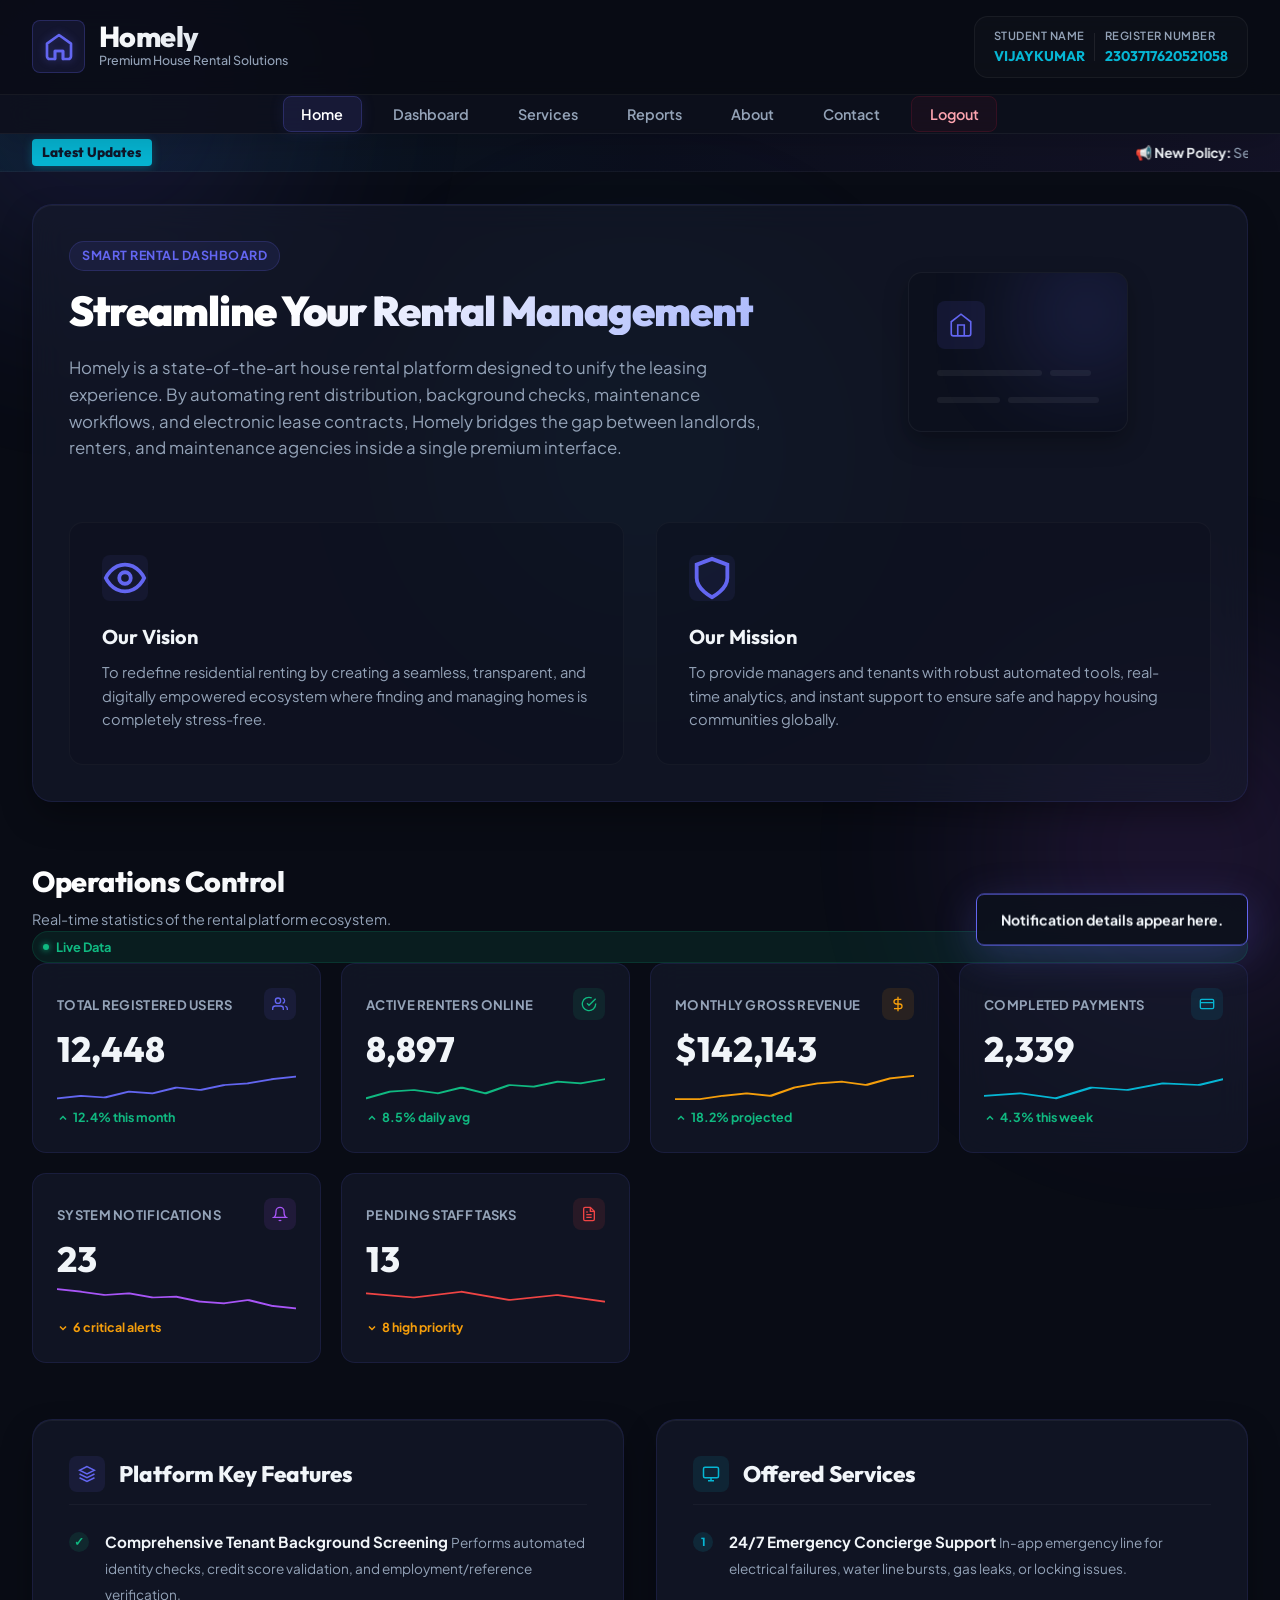
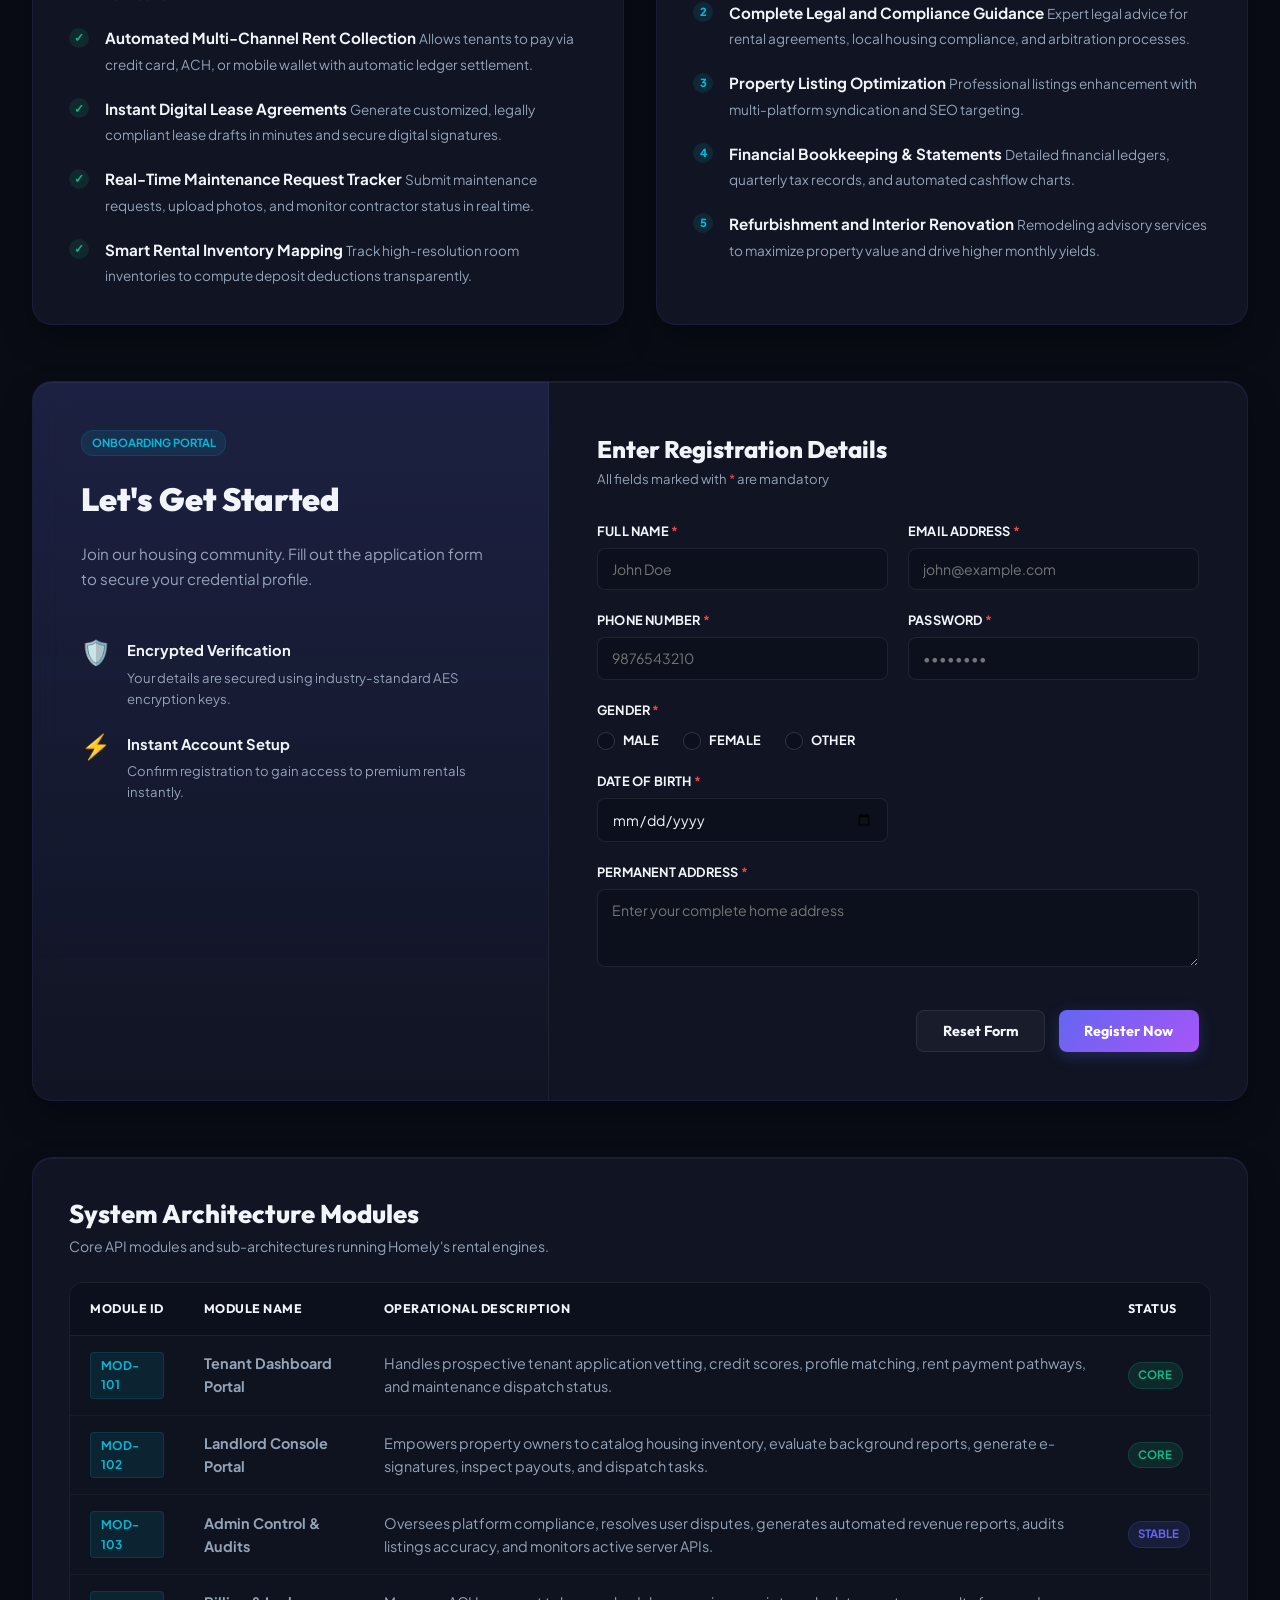
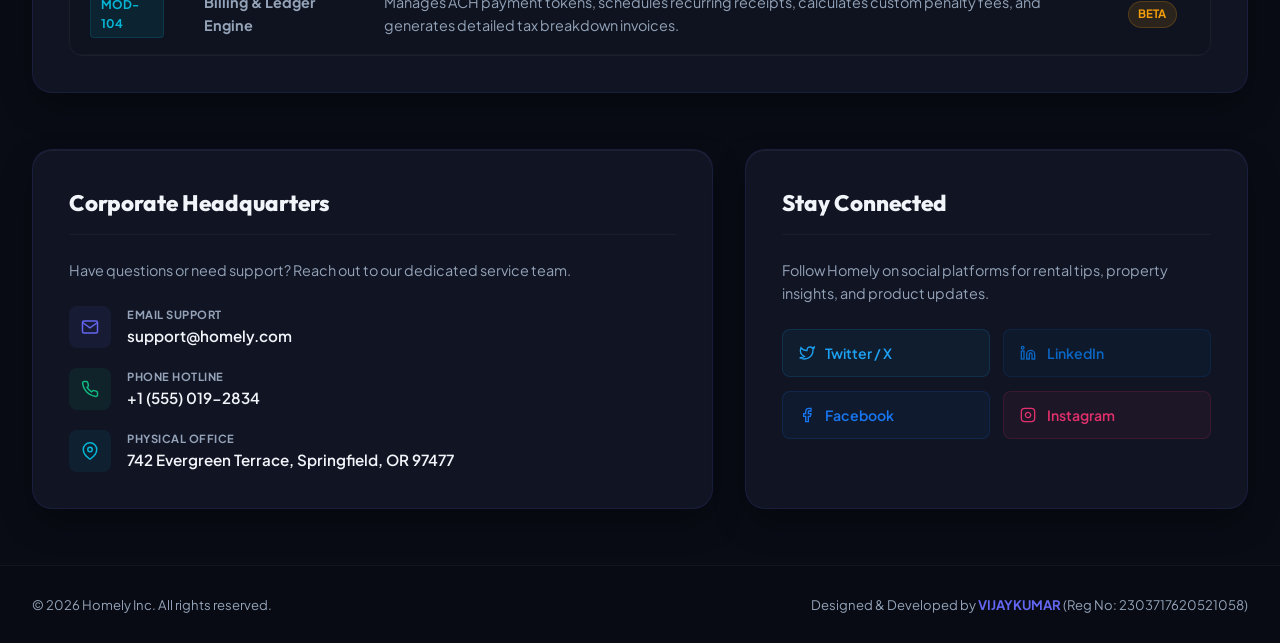
==== commit 058f787b: "Updated UI" ====
--- a/index.html
+++ b/index.html
@@ -7,20 +7,27 @@
     <!-- Google Fonts for premium typography -->
     <link rel="preconnect" href="https://fonts.googleapis.com">
     <link rel="preconnect" href="https://fonts.gstatic.com" crossorigin>
-    <link href="https://fonts.googleapis.com/css2?family=Inter:wght@300;400;500;600;700&family=Outfit:wght@400;500;600;700;800&display=swap" rel="stylesheet">
+    <link href="https://fonts.googleapis.com/css2?family=Outfit:wght@300;400;500;600;700;800;900&family=Plus+Jakarta+Sans:wght@300;400;500;600;700;800&display=swap" rel="stylesheet">
     <!-- Main Stylesheet -->
     <link rel="stylesheet" href="style.css">
 </head>
 <body>
+    <!-- Premium Floating Background Blobs -->
+    <div class="bg-glow blob-1"></div>
+    <div class="bg-glow blob-2"></div>
+    <div class="bg-glow blob-3"></div>
+
     <!-- Top Sticky Header -->
     <header class="app-header">
         <div class="header-container">
             <div class="logo-area">
                 <!-- SVG Icon for Homely House Logo -->
-                <svg class="app-logo" viewBox="0 0 24 24" fill="none" xmlns="http://www.w3.org/2000/svg">
-                    <path d="M3 9.5L12 3L21 9.5V19C21 19.5304 20.7893 20.0391 20.4142 20.4142C20.0391 20.7893 19.5304 21 19 21H15V15H9V21H5C4.46957 21 3.96086 20.7893 3.58579 20.4142C3.21071 20.0391 3 19.5304 3 19V9.5Z" stroke="currentColor" stroke-width="2" stroke-linecap="round" stroke-linejoin="round"/>
-                    <path d="M9 21V15H15V21" stroke="currentColor" stroke-width="2" stroke-linecap="round" stroke-linejoin="round"/>
-                </svg>
+                <div class="logo-wrapper">
+                    <svg class="app-logo" viewBox="0 0 24 24" fill="none" xmlns="http://www.w3.org/2000/svg">
+                        <path d="M3 9.5L12 3L21 9.5V19C21 19.5304 20.7893 20.0391 20.4142 20.4142C20.0391 20.7893 19.5304 21 19 21H15V15H9V21H5C4.46957 21 3.96086 20.7893 3.58579 20.4142C3.21071 20.0391 3 19.5304 3 19V9.5Z" stroke="currentColor" stroke-width="2" stroke-linecap="round" stroke-linejoin="round"/>
+                        <path d="M9 21V15H15V21" stroke="currentColor" stroke-width="2" stroke-linecap="round" stroke-linejoin="round"/>
+                    </svg>
+                </div>
                 <div class="brand-details">
                     <h1 class="app-name">Homely</h1>
                     <span class="app-tagline">Premium House Rental Solutions</span>
@@ -29,12 +36,12 @@
             <!-- Student Portfolio Details Badge -->
             <div class="student-badge">
                 <div class="badge-item">
-                    <span class="badge-label">Student Name:</span>
-                    <span class="badge-value">YOUR_NAME</span>
+                    <span class="badge-label">Student Name</span>
+                    <span class="badge-value">VIJAYKUMAR</span>
                 </div>
                 <div class="badge-item">
-                    <span class="badge-label">Register Number:</span>
-                    <span class="badge-value">YOUR_REGISTER_NO</span>
+                    <span class="badge-label">Register Number</span>
+                    <span class="badge-value">2303717620521058</span>
                 </div>
             </div>
         </div>
@@ -62,8 +69,8 @@
 
     <!-- Announcement Banner using marquee -->
     <div class="announcement-banner">
-        <div class="banner-label">Latest Updates:</div>
-        <marquee behavior="scroll" direction="left" scrollamount="6" onmouseover="this.stop();" onmouseout="this.start();" id="announcement-marquee">
+        <div class="banner-label">Latest Updates</div>
+        <marquee behavior="scroll" direction="left" scrollamount="5" onmouseover="this.stop();" onmouseout="this.start();" id="announcement-marquee">
             📢 <strong>New Policy:</strong> Security deposit caps reduced to a maximum of 2 months' rent. | 🏢 <strong>Feature Update:</strong> Direct landlord-tenant chat is now active! | 🌟 <strong>Market Alert:</strong> Rental demand has increased by 15% in suburban sectors. | 💳 <strong>Maintenance Notice:</strong> Online payment systems will undergo scheduled upgrades on Saturday at 2:00 AM UTC.
         </marquee>
     </div>
@@ -73,12 +80,35 @@
         <!-- 3. Welcome Section -->
         <section id="home" class="content-section welcome-section">
             <div class="section-card welcome-hero">
-                <div class="hero-text-content">
-                    <h2 class="welcome-title">Welcome to the Homely Management System</h2>
-                    <p class="project-description">
-                        Homely is a state-of-the-art house rental dashboard designed to streamline the leasing experience for landlords, property managers, and tenants. By automating rent collection, tenant screening, maintenance requests, and contract creation, Homely ensures that property management remains modern, organized, and secure.
-                    </p>
-                </div>
+                <div class="hero-layout">
+                    <div class="hero-text-content">
+                        <span class="hero-badge">Smart Rental Dashboard</span>
+                        <h2 class="welcome-title">Streamline Your Rental Management</h2>
+                        <p class="project-description">
+                            Homely is a state-of-the-art house rental platform designed to unify the leasing experience. By automating rent distribution, background checks, maintenance workflows, and electronic lease contracts, Homely bridges the gap between landlords, renters, and maintenance agencies inside a single premium interface.
+                        </p>
+                    </div>
+                    <div class="hero-visual">
+                        <!-- Custom vector-like graphic representation of a home and keys -->
+                        <div class="home-graphic-card">
+                            <div class="home-graphic-icon">
+                                <svg viewBox="0 0 24 24" fill="none" stroke="currentColor" stroke-width="1.5">
+                                    <path d="M3 9l9-7 9 7v11a2 2 0 0 1-2 2H5a2 2 0 0 1-2-2V9z" />
+                                    <polyline points="9 22 9 12 15 12 15 22" />
+                                </svg>
+                            </div>
+                            <div class="graphic-line-row">
+                                <span class="line line-long"></span>
+                                <span class="line line-short"></span>
+                            </div>
+                            <div class="graphic-line-row">
+                                <span class="line line-medium"></span>
+                                <span class="line line-long"></span>
+                            </div>
+                        </div>
+                    </div>
+                </div>
+
                 <div class="vision-mission-grid">
                     <div class="vm-card vision-card">
                         <div class="vm-icon-wrapper">
@@ -88,7 +118,7 @@
                             </svg>
                         </div>
                         <h3>Our Vision</h3>
-                        <p>To redefine residential renting by creating a seamless, transparent, and digitally empowered ecosystem where finding and managing homes is stress-free.</p>
+                        <p>To redefine residential renting by creating a seamless, transparent, and digitally empowered ecosystem where finding and managing homes is completely stress-free.</p>
                     </div>
                     <div class="vm-card mission-card">
                         <div class="vm-icon-wrapper">
@@ -106,7 +136,10 @@
         <!-- 4. Dashboard Statistics -->
         <section id="dashboard" class="content-section dashboard-section">
             <div class="section-header-row">
-                <h2 class="section-title">Dashboard Overview</h2>
+                <div>
+                    <h2 class="section-title">Operations Control</h2>
+                    <p class="section-subtitle">Real-time statistics of the rental platform ecosystem.</p>
+                </div>
                 <span class="live-indicator">
                     <span class="dot"></span> Live Data
                 </span>
@@ -116,7 +149,7 @@
                 <!-- Stat Card 1 -->
                 <div class="stat-card" id="stat-total-users">
                     <div class="stat-header">
-                        <span class="stat-label">Total Users</span>
+                        <span class="stat-label">Total Registered Users</span>
                         <div class="stat-icon users-bg">
                             <svg viewBox="0 0 24 24" fill="none" stroke="currentColor" stroke-width="2">
                                 <path d="M17 21v-2a4 4 0 0 0-4-4H5a4 4 0 0 0-4 4v2"/>
@@ -127,15 +160,26 @@
                         </div>
                     </div>
                     <div class="stat-body">
-                        <h3 class="stat-value" id="val-total-users">12,480</h3>
-                        <span class="stat-trend trend-up">↑ 12% from last month</span>
+                        <h3 class="stat-value" id="val-total-users">0</h3>
+                        <!-- Sparkline graphic -->
+                        <div class="sparkline-wrapper users-stroke">
+                            <svg class="stat-chart" viewBox="0 0 100 30" preserveAspectRatio="none">
+                                <path d="M0,28 L10,25 L20,27 L30,20 L40,22 L50,15 L60,18 L70,12 L80,10 L90,5 L100,2" fill="none" stroke-width="2"></path>
+                            </svg>
+                        </div>
+                        <span class="stat-trend trend-up">
+                            <svg class="trend-icon" viewBox="0 0 24 24" fill="none" stroke="currentColor" stroke-width="3">
+                                <polyline points="18 15 12 9 6 15"/>
+                            </svg>
+                            12.4% this month
+                        </span>
                     </div>
                 </div>
 
                 <!-- Stat Card 2 -->
                 <div class="stat-card" id="stat-active-users">
                     <div class="stat-header">
-                        <span class="stat-label">Active Users</span>
+                        <span class="stat-label">Active Renters Online</span>
                         <div class="stat-icon active-bg">
                             <svg viewBox="0 0 24 24" fill="none" stroke="currentColor" stroke-width="2">
                                 <path d="M22 11.08V12a10 10 0 1 1-5.93-9.14"/>
@@ -144,15 +188,25 @@
                         </div>
                     </div>
                     <div class="stat-body">
-                        <h3 class="stat-value" id="val-active-users">8,920</h3>
-                        <span class="stat-trend trend-up">↑ 8.5% daily active</span>
+                        <h3 class="stat-value" id="val-active-users">0</h3>
+                        <div class="sparkline-wrapper active-stroke">
+                            <svg class="stat-chart" viewBox="0 0 100 30" preserveAspectRatio="none">
+                                <path d="M0,28 L10,20 L20,18 L30,22 L40,15 L50,22 L60,12 L70,14 L80,8 L90,10 L100,5" fill="none" stroke-width="2"></path>
+                            </svg>
+                        </div>
+                        <span class="stat-trend trend-up">
+                            <svg class="trend-icon" viewBox="0 0 24 24" fill="none" stroke="currentColor" stroke-width="3">
+                                <polyline points="18 15 12 9 6 15"/>
+                            </svg>
+                            8.5% daily avg
+                        </span>
                     </div>
                 </div>
 
                 <!-- Stat Card 3 -->
                 <div class="stat-card" id="stat-revenue">
                     <div class="stat-header">
-                        <span class="stat-label">Revenue</span>
+                        <span class="stat-label">Monthly Gross Revenue</span>
                         <div class="stat-icon revenue-bg">
                             <svg viewBox="0 0 24 24" fill="none" stroke="currentColor" stroke-width="2">
                                 <line x1="12" y1="1" x2="12" y2="23"/>
@@ -161,15 +215,25 @@
                         </div>
                     </div>
                     <div class="stat-body">
-                        <h3 class="stat-value" id="val-revenue">$142,500</h3>
-                        <span class="stat-trend trend-up">↑ 18.2% projected</span>
+                        <h3 class="stat-value" id="val-revenue">$0</h3>
+                        <div class="sparkline-wrapper revenue-stroke">
+                            <svg class="stat-chart" viewBox="0 0 100 30" preserveAspectRatio="none">
+                                <path d="M0,29 L10,29 L20,25 L30,22 L40,25 L50,15 L60,10 L70,8 L80,12 L90,4 L100,1" fill="none" stroke-width="2"></path>
+                            </svg>
+                        </div>
+                        <span class="stat-trend trend-up">
+                            <svg class="trend-icon" viewBox="0 0 24 24" fill="none" stroke="currentColor" stroke-width="3">
+                                <polyline points="18 15 12 9 6 15"/>
+                            </svg>
+                            18.2% projected
+                        </span>
                     </div>
                 </div>
 
                 <!-- Stat Card 4 -->
                 <div class="stat-card" id="stat-transactions">
                     <div class="stat-header">
-                        <span class="stat-label">Transactions</span>
+                        <span class="stat-label">Completed Payments</span>
                         <div class="stat-icon transactions-bg">
                             <svg viewBox="0 0 24 24" fill="none" stroke="currentColor" stroke-width="2">
                                 <rect x="2" y="5" width="20" height="14" rx="2" ry="2"/>
@@ -178,15 +242,25 @@
                         </div>
                     </div>
                     <div class="stat-body">
-                        <h3 class="stat-value" id="val-transactions">2,345</h3>
-                        <span class="stat-trend trend-up">↑ 4.3% this week</span>
+                        <h3 class="stat-value" id="val-transactions">0</h3>
+                        <div class="sparkline-wrapper transactions-stroke">
+                            <svg class="stat-chart" viewBox="0 0 100 30" preserveAspectRatio="none">
+                                <path d="M0,25 L15,22 L30,28 L45,15 L60,18 L75,10 L90,12 L100,5" fill="none" stroke-width="2"></path>
+                            </svg>
+                        </div>
+                        <span class="stat-trend trend-up">
+                            <svg class="trend-icon" viewBox="0 0 24 24" fill="none" stroke="currentColor" stroke-width="3">
+                                <polyline points="18 15 12 9 6 15"/>
+                            </svg>
+                            4.3% this week
+                        </span>
                     </div>
                 </div>
 
                 <!-- Stat Card 5 -->
                 <div class="stat-card" id="stat-notifications">
                     <div class="stat-header">
-                        <span class="stat-label">Notifications</span>
+                        <span class="stat-label">System Notifications</span>
                         <div class="stat-icon notifications-bg">
                             <svg viewBox="0 0 24 24" fill="none" stroke="currentColor" stroke-width="2">
                                 <path d="M18 8A6 6 0 0 0 6 8c0 7-3 9-3 9h18s-3-2-3-9"/>
@@ -195,15 +269,25 @@
                         </div>
                     </div>
                     <div class="stat-body">
-                        <h3 class="stat-value" id="val-notifications">24</h3>
-                        <span class="stat-trend alert-badge">6 critical alerts</span>
+                        <h3 class="stat-value" id="val-notifications">0</h3>
+                        <div class="sparkline-wrapper notifications-stroke">
+                            <svg class="stat-chart" viewBox="0 0 100 30" preserveAspectRatio="none">
+                                <path d="M0,5 L10,8 L20,12 L30,10 L40,15 L50,14 L60,20 L70,22 L80,18 L90,25 L100,28" fill="none" stroke-width="2"></path>
+                            </svg>
+                        </div>
+                        <span class="stat-trend trend-down alert-badge">
+                            <svg class="trend-icon" viewBox="0 0 24 24" fill="none" stroke="currentColor" stroke-width="3">
+                                <polyline points="6 9 12 15 18 9"/>
+                            </svg>
+                            6 critical alerts
+                        </span>
                     </div>
                 </div>
 
                 <!-- Stat Card 6 -->
                 <div class="stat-card" id="stat-pending-tasks">
                     <div class="stat-header">
-                        <span class="stat-label">Pending Tasks</span>
+                        <span class="stat-label">Pending Staff Tasks</span>
                         <div class="stat-icon tasks-bg">
                             <svg viewBox="0 0 24 24" fill="none" stroke="currentColor" stroke-width="2">
                                 <path d="M14 2H6a2 2 0 0 0-2 2v16a2 2 0 0 0 2 2h12a2 2 0 0 0 2-2V8z"/>
@@ -215,8 +299,18 @@
                         </div>
                     </div>
                     <div class="stat-body">
-                        <h3 class="stat-value" id="val-pending-tasks">14</h3>
-                        <span class="stat-trend alert-badge">8 high priority</span>
+                        <h3 class="stat-value" id="val-pending-tasks">0</h3>
+                        <div class="sparkline-wrapper tasks-stroke">
+                            <svg class="stat-chart" viewBox="0 0 100 30" preserveAspectRatio="none">
+                                <path d="M0,10 L20,15 L40,8 L60,18 L80,12 L100,20" fill="none" stroke-width="2"></path>
+                            </svg>
+                        </div>
+                        <span class="stat-trend trend-down alert-badge">
+                            <svg class="trend-icon" viewBox="0 0 24 24" fill="none" stroke="currentColor" stroke-width="3">
+                                <polyline points="6 9 12 15 18 9"/>
+                            </svg>
+                            8 high priority
+                        </span>
                     </div>
                 </div>
             </div>
@@ -228,42 +322,44 @@
                 <!-- Features Card (Unordered List) -->
                 <div class="section-card features-card">
                     <h2 class="section-card-title">
-                        <svg class="card-title-icon" viewBox="0 0 24 24" fill="none" stroke="currentColor" stroke-width="2">
-                            <polygon points="12 2 2 7 12 12 22 7 12 2"/>
-                            <polyline points="2 17 12 22 22 17"/>
-                            <polyline points="2 12 12 17 22 12"/>
-                        </svg>
+                        <div class="icon-title-wrapper features-theme">
+                            <svg class="card-title-icon" viewBox="0 0 24 24" fill="none" stroke="currentColor" stroke-width="2">
+                                <polygon points="12 2 2 7 12 12 22 7 12 2"/>
+                                <polyline points="2 17 12 22 22 17"/>
+                                <polyline points="2 12 12 17 22 12"/>
+                            </svg>
+                        </div>
                         Platform Key Features
                     </h2>
                     <ul class="styled-list features-list" id="features-list">
                         <li>
                             <div class="list-item-content">
-                                <strong>Comprehensive Tenant Background Screening:</strong>
-                                <span>Performs automated identity checks, credit scores, and reference verification.</span>
-                            </div>
-                        </li>
-                        <li>
-                            <div class="list-item-content">
-                                <strong>Automated Multi-Channel Rent Collection:</strong>
-                                <span>Allows tenants to pay via credit card, ACH, or mobile wallet with automatic landlord payout.</span>
-                            </div>
-                        </li>
-                        <li>
-                            <div class="list-item-content">
-                                <strong>Instant Digital Lease Agreements:</strong>
-                                <span>Generate customized, legally binding lease drafts in minutes and secure electronic signatures.</span>
-                            </div>
-                        </li>
-                        <li>
-                            <div class="list-item-content">
-                                <strong>Real-Time Maintenance Request Tracker:</strong>
-                                <span>Submit maintenance requests, upload photographs, and monitor contractors live.</span>
-                            </div>
-                        </li>
-                        <li>
-                            <div class="list-item-content">
-                                <strong>Smart Rental Inventory Mapping:</strong>
-                                <span>Create 3D or visual inventories of houses during move-in and check-out to calculate deposit deductions.</span>
+                                <strong>Comprehensive Tenant Background Screening</strong>
+                                <span>Performs automated identity checks, credit score validation, and employment/reference verification.</span>
+                            </div>
+                        </li>
+                        <li>
+                            <div class="list-item-content">
+                                <strong>Automated Multi-Channel Rent Collection</strong>
+                                <span>Allows tenants to pay via credit card, ACH, or mobile wallet with automatic ledger settlement.</span>
+                            </div>
+                        </li>
+                        <li>
+                            <div class="list-item-content">
+                                <strong>Instant Digital Lease Agreements</strong>
+                                <span>Generate customized, legally compliant lease drafts in minutes and secure digital signatures.</span>
+                            </div>
+                        </li>
+                        <li>
+                            <div class="list-item-content">
+                                <strong>Real-Time Maintenance Request Tracker</strong>
+                                <span>Submit maintenance requests, upload photos, and monitor contractor status in real time.</span>
+                            </div>
+                        </li>
+                        <li>
+                            <div class="list-item-content">
+                                <strong>Smart Rental Inventory Mapping</strong>
+                                <span>Track high-resolution room inventories to compute deposit deductions transparently.</span>
                             </div>
                         </li>
                     </ul>
@@ -272,42 +368,44 @@
                 <!-- Services Card (Ordered List) -->
                 <div class="section-card services-card">
                     <h2 class="section-card-title">
-                        <svg class="card-title-icon" viewBox="0 0 24 24" fill="none" stroke="currentColor" stroke-width="2">
-                            <rect x="2" y="3" width="20" height="14" rx="2" ry="2"/>
-                            <line x1="8" y1="21" x2="16" y2="21"/>
-                            <line x1="12" y1="17" x2="12" y2="21"/>
-                        </svg>
+                        <div class="icon-title-wrapper services-theme">
+                            <svg class="card-title-icon" viewBox="0 0 24 24" fill="none" stroke="currentColor" stroke-width="2">
+                                <rect x="2" y="3" width="20" height="14" rx="2" ry="2"/>
+                                <line x1="8" y1="21" x2="16" y2="21"/>
+                                <line x1="12" y1="17" x2="12" y2="21"/>
+                            </svg>
+                        </div>
                         Offered Services
                     </h2>
                     <ol class="styled-list services-list" id="services-list">
                         <li>
                             <div class="list-item-content">
-                                <strong>24/7 Concierge Support Services:</strong>
-                                <span>In-app emergency line for electrical failures, gas leaks, water damage, or locks replacement.</span>
-                            </div>
-                        </li>
-                        <li>
-                            <div class="list-item-content">
-                                <strong>Complete Legal and Compliance Guidance:</strong>
-                                <span>Expert lawyers inspect and review rental disputes, eviction procedures, and tax audits.</span>
-                            </div>
-                        </li>
-                        <li>
-                            <div class="list-item-content">
-                                <strong>Property Listing Optimization:</strong>
-                                <span>Professional photography and automated syndication to major real estate portals.</span>
-                            </div>
-                        </li>
-                        <li>
-                            <div class="list-item-content">
-                                <strong>Financial Bookkeeping & Statements:</strong>
-                                <span>Automatic ledger records, quarterly tax documentation, and detailed cashflow analysis.</span>
-                            </div>
-                        </li>
-                        <li>
-                            <div class="list-item-content">
-                                <strong>Refurbishment and interior styling consultation:</strong>
-                                <span>Help homeowners remodel apartments to maximize monthly rental valuations.</span>
+                                <strong>24/7 Emergency Concierge Support</strong>
+                                <span>In-app emergency line for electrical failures, water line bursts, gas leaks, or locking issues.</span>
+                            </div>
+                        </li>
+                        <li>
+                            <div class="list-item-content">
+                                <strong>Complete Legal and Compliance Guidance</strong>
+                                <span>Expert legal advice for rental agreements, local housing compliance, and arbitration processes.</span>
+                            </div>
+                        </li>
+                        <li>
+                            <div class="list-item-content">
+                                <strong>Property Listing Optimization</strong>
+                                <span>Professional listings enhancement with multi-platform syndication and SEO targeting.</span>
+                            </div>
+                        </li>
+                        <li>
+                            <div class="list-item-content">
+                                <strong>Financial Bookkeeping & Statements</strong>
+                                <span>Detailed financial ledgers, quarterly tax records, and automated cashflow charts.</span>
+                            </div>
+                        </li>
+                        <li>
+                            <div class="list-item-content">
+                                <strong>Refurbishment and Interior Renovation</strong>
+                                <span>Remodeling advisory services to maximize property value and drive higher monthly yields.</span>
                             </div>
                         </li>
                     </ol>
@@ -315,75 +413,119 @@
             </div>
         </section>
 
-        <!-- 8. Registration Form -->
+        <!-- 8. Registration Form & Info Panel Layout -->
         <section id="reports" class="content-section registration-section">
-            <div class="section-card form-card">
-                <div class="form-header">
-                    <h2 class="form-title">Join Homely Ecosystem</h2>
-                    <p class="form-subtitle">Register as a Tenant, Landlord, or Service Partner to get started.</p>
-                </div>
-
-                <form id="rental-register-form" class="responsive-form" onsubmit="return false;">
-                    <div class="form-grid">
-                        <!-- Full Name -->
-                        <div class="form-group">
-                            <label for="reg-name">Full Name <span class="required">*</span></label>
-                            <input type="text" id="reg-name" name="name" placeholder="Enter your full name" required>
-                        </div>
-
-                        <!-- Email -->
-                        <div class="form-group">
-                            <label for="reg-email">Email Address <span class="required">*</span></label>
-                            <input type="email" id="reg-email" name="email" placeholder="example@homely.com" required>
-                        </div>
-
-                        <!-- Phone Number -->
-                        <div class="form-group">
-                            <label for="reg-phone">Phone Number <span class="required">*</span></label>
-                            <input type="tel" id="reg-phone" name="phone" placeholder="Enter 10-digit mobile number" pattern="[0-9]{10}" required>
-                        </div>
-
-                        <!-- Password -->
-                        <div class="form-group">
-                            <label for="reg-password">Password <span class="required">*</span></label>
-                            <input type="password" id="reg-password" name="password" placeholder="Create a strong password" minlength="6" required>
-                        </div>
-
-                        <!-- Gender (Radio Buttons) -->
-                        <div class="form-group gender-group">
-                            <label>Gender <span class="required">*</span></label>
-                            <div class="radio-options">
-                                <label class="radio-label">
-                                    <input type="radio" name="gender" value="male" required> Male
-                                </label>
-                                <label class="radio-label">
-                                    <input type="radio" name="gender" value="female"> Female
-                                </label>
-                                <label class="radio-label">
-                                    <input type="radio" name="gender" value="other"> Other
-                                </label>
-                            </div>
-                        </div>
-
-                        <!-- Date of Birth -->
-                        <div class="form-group">
-                            <label for="reg-dob">Date of Birth <span class="required">*</span></label>
-                            <input type="date" id="reg-dob" name="dob" required>
-                        </div>
-
-                        <!-- Address (Text Area) -->
-                        <div class="form-group full-width">
-                            <label for="reg-address">Permanent Address <span class="required">*</span></label>
-                            <textarea id="reg-address" name="address" rows="3" placeholder="Enter your permanent mailing address" required></textarea>
-                        </div>
-                    </div>
-
-                    <!-- Action Buttons -->
-                    <div class="form-actions">
-                        <button type="reset" class="btn btn-secondary" id="btn-reset-form">Reset Form</button>
-                        <button type="submit" class="btn btn-primary" id="btn-submit-form">Register Now</button>
-                    </div>
-                </form>
+            <div class="section-card registration-wrapper">
+                <div class="split-grid-form">
+                    <!-- Info Panel on Left -->
+                    <div class="form-info-panel">
+                        <span class="info-tag">Onboarding Portal</span>
+                        <h2 class="info-panel-title">Let's Get Started</h2>
+                        <p class="info-panel-desc">Join our housing community. Fill out the application form to secure your credential profile.</p>
+                        
+                        <div class="info-bullets">
+                            <div class="bullet-item">
+                                <div class="bullet-icon">🛡️</div>
+                                <div>
+                                    <h4>Encrypted Verification</h4>
+                                    <p>Your details are secured using industry-standard AES encryption keys.</p>
+                                </div>
+                            </div>
+                            <div class="bullet-item">
+                                <div class="bullet-icon">⚡</div>
+                                <div>
+                                    <h4>Instant Account Setup</h4>
+                                    <p>Confirm registration to gain access to premium rentals instantly.</p>
+                                </div>
+                            </div>
+                        </div>
+                    </div>
+
+                    <!-- Registration Form on Right -->
+                    <div class="form-area-container">
+                        <div class="form-header-inline">
+                            <h3 class="form-title">Enter Registration Details</h3>
+                            <p class="form-subtitle">All fields marked with <span class="required">*</span> are mandatory</p>
+                        </div>
+
+                        <form id="rental-register-form" class="responsive-form" onsubmit="return false;">
+                            <div class="form-grid">
+                                <!-- Full Name -->
+                                <div class="form-group">
+                                    <label for="reg-name">Full Name <span class="required">*</span></label>
+                                    <div class="input-wrapper">
+                                        <input type="text" id="reg-name" name="name" placeholder="John Doe" required>
+                                    </div>
+                                </div>
+
+                                <!-- Email -->
+                                <div class="form-group">
+                                    <label for="reg-email">Email Address <span class="required">*</span></label>
+                                    <div class="input-wrapper">
+                                        <input type="email" id="reg-email" name="email" placeholder="john@example.com" required>
+                                    </div>
+                                </div>
+
+                                <!-- Phone Number -->
+                                <div class="form-group">
+                                    <label for="reg-phone">Phone Number <span class="required">*</span></label>
+                                    <div class="input-wrapper">
+                                        <input type="tel" id="reg-phone" name="phone" placeholder="9876543210" pattern="[0-9]{10}" required>
+                                    </div>
+                                </div>
+
+                                <!-- Password -->
+                                <div class="form-group">
+                                    <label for="reg-password">Password <span class="required">*</span></label>
+                                    <div class="input-wrapper">
+                                        <input type="password" id="reg-password" name="password" placeholder="••••••••" minlength="6" required>
+                                    </div>
+                                </div>
+
+                                <!-- Gender (Radio Buttons) -->
+                                <div class="form-group gender-group">
+                                    <label>Gender <span class="required">*</span></label>
+                                    <div class="radio-options">
+                                        <label class="radio-label">
+                                            <input type="radio" name="gender" value="male" required>
+                                            <span class="custom-radio"></span> Male
+                                        </label>
+                                        <label class="radio-label">
+                                            <input type="radio" name="gender" value="female">
+                                            <span class="custom-radio"></span> Female
+                                        </label>
+                                        <label class="radio-label">
+                                            <input type="radio" name="gender" value="other">
+                                            <span class="custom-radio"></span> Other
+                                        </label>
+                                    </div>
+                                </div>
+
+                                <!-- Date of Birth -->
+                                <div class="form-group">
+                                    <label for="reg-dob">Date of Birth <span class="required">*</span></label>
+                                    <div class="input-wrapper">
+                                        <input type="date" id="reg-dob" name="dob" required>
+                                    </div>
+                                </div>
+
+                                <!-- Address (Text Area) -->
+                                <div class="form-group full-width">
+                                    <label for="reg-address">Permanent Address <span class="required">*</span></label>
+                                    <div class="input-wrapper">
+                                        <textarea id="reg-address" name="address" rows="3" placeholder="Enter your complete home address" required></textarea>
+                                    </div>
+                                </div>
+                            </div>
+
+                            <!-- Action Buttons -->
+                            <div class="form-actions">
+                                <button type="reset" class="btn btn-secondary" id="btn-reset-form">Reset Form</button>
+                                <button type="submit" class="btn btn-primary" id="btn-submit-form">Register Now</button>
+                            </div>
+                        </form>
+                    </div>
+                </div>
             </div>
         </section>
 
@@ -392,7 +534,7 @@
             <div class="section-card table-card">
                 <div class="table-header">
                     <h2 class="table-title">System Architecture Modules</h2>
-                    <p class="table-subtitle">Core microservices powering the Homely rental portal operation.</p>
+                    <p class="table-subtitle">Core API modules and sub-architectures running Homely's rental engines.</p>
                 </div>
                 <div class="table-wrapper">
                     <table class="modules-table" id="app-modules-table">
@@ -400,7 +542,8 @@
                             <tr>
                                 <th>Module ID</th>
                                 <th>Module Name</th>
-                                <th>Description</th>
+                                <th>Operational Description</th>
+                                <th>Status</th>
                             </tr>
                         </thead>
                         <tbody>
@@ -408,21 +551,25 @@
                                 <td><span class="badge badge-id">MOD-101</span></td>
                                 <td class="module-name">Tenant Dashboard Portal</td>
                                 <td>Handles prospective tenant application vetting, credit scores, profile matching, rent payment pathways, and maintenance dispatch status.</td>
+                                <td><span class="badge-status status-active">Core</span></td>
                             </tr>
                             <tr>
                                 <td><span class="badge badge-id">MOD-102</span></td>
                                 <td class="module-name">Landlord Console Portal</td>
                                 <td>Empowers property owners to catalog housing inventory, evaluate background reports, generate e-signatures, inspect payouts, and dispatch tasks.</td>
+                                <td><span class="badge-status status-active">Core</span></td>
                             </tr>
                             <tr>
                                 <td><span class="badge badge-id">MOD-103</span></td>
                                 <td class="module-name">Admin Control & Audits</td>
                                 <td>Oversees platform compliance, resolves user disputes, generates automated revenue reports, audits listings accuracy, and monitors active server APIs.</td>
+                                <td><span class="badge-status status-stable">Stable</span></td>
                             </tr>
                             <tr>
                                 <td><span class="badge badge-id">MOD-104</span></td>
                                 <td class="module-name">Billing & Ledger Engine</td>
                                 <td>Manages ACH payment tokens, schedules recurring receipts, calculates custom penalty fees, and generates detailed tax breakdown invoices.</td>
+                                <td><span class="badge-status status-beta">Beta</span></td>
                             </tr>
                         </tbody>
                     </table>
@@ -440,7 +587,7 @@
                     
                     <ul class="contact-info-list">
                         <li>
-                            <div class="contact-icon-wrapper">
+                            <div class="contact-icon-wrapper mail-theme">
                                 <svg viewBox="0 0 24 24" fill="none" stroke="currentColor" stroke-width="2">
                                     <path d="M4 4h16c1.1 0 2 .9 2 2v12c0 1.1-.9 2-2 2H4c-1.1 0-2-.9-2-2V6c0-1.1.9-2 2-2z"/>
                                     <polyline points="22,6 12,13 2,6"/>
@@ -452,7 +599,7 @@
                             </div>
                         </li>
                         <li>
-                            <div class="contact-icon-wrapper">
+                            <div class="contact-icon-wrapper phone-theme">
                                 <svg viewBox="0 0 24 24" fill="none" stroke="currentColor" stroke-width="2">
                                     <path d="M22 16.92v3a2 2 0 0 1-2.18 2 19.79 19.79 0 0 1-8.63-3.07 19.5 19.5 0 0 1-6-6 19.79 19.79 0 0 1-3.07-8.67A2 2 0 0 1 4.11 2h3a2 2 0 0 1 2 1.72 12.84 12.84 0 0 0 .7 2.81 2 2 0 0 1-.45 2.11L8.09 9.91a16 16 0 0 0 6 6l1.27-1.27a2 2 0 0 1 2.11-.45 12.84 12.84 0 0 0 2.81.7A2 2 0 0 1 22 16.92z"/>
                                 </svg>
@@ -463,7 +610,7 @@
                             </div>
                         </li>
                         <li>
-                            <div class="contact-icon-wrapper">
+                            <div class="contact-icon-wrapper pin-theme">
                                 <svg viewBox="0 0 24 24" fill="none" stroke="currentColor" stroke-width="2">
                                     <path d="M21 10c0 7-9 13-9 13s-9-6-9-13a9 9 0 0 1 18 0z"/>
                                     <circle cx="12" cy="10" r="3"/>
@@ -521,7 +668,7 @@
     <footer class="app-footer">
         <div class="footer-container">
             <p class="copyright">&copy; 2026 Homely Inc. All rights reserved.</p>
-            <p class="credits">Designed & Developed by <span id="designer-name" class="designer-highlight">YOUR_NAME</span> (Reg No: <span id="designer-reg-no">YOUR_REGISTER_NO</span>)</p>
+            <p class="credits">Designed & Developed by <span id="designer-name" class="designer-highlight">VIJAYKUMAR</span> (Reg No: <span id="designer-reg-no">2303717620521058</span>)</p>
         </div>
     </footer>
 
--- a/style.css
+++ b/style.css
@@ -7,19 +7,19 @@
    -------------------------------------------------------------------------- */
 :root {
     /* Color Palette */
-    --bg-primary: #0b0f19;
-    --bg-secondary: #0f172a;
-    --bg-card: rgba(30, 41, 59, 0.7);
-    --border-glow: rgba(99, 102, 241, 0.15);
-    --border-hover: rgba(99, 102, 241, 0.35);
+    --bg-primary: #090c15;
+    --bg-secondary: #0d111d;
+    --bg-card: rgba(22, 28, 45, 0.6);
+    --border-glow: rgba(99, 102, 241, 0.12);
+    --border-hover: rgba(99, 102, 241, 0.3);
     
-    --text-main: #f8fafc;
+    --text-main: #f1f5f9;
     --text-muted: #94a3b8;
     --text-inverse: #0f172a;
 
     /* Theme Accents */
     --accent-primary: #6366f1; /* Indigo */
-    --accent-secondary: #8b5cf6; /* Violet */
+    --accent-secondary: #a855f7; /* Purple */
     --accent-gradient: linear-gradient(135deg, var(--accent-primary) 0%, var(--accent-secondary) 100%);
     --accent-success: #10b981; /* Emerald */
     --accent-warning: #f59e0b; /* Amber */
@@ -28,15 +28,15 @@
 
     /* Typography */
     --font-heading: 'Outfit', 'Inter', sans-serif;
-    --font-body: 'Inter', sans-serif;
+    --font-body: 'Plus Jakarta Sans', sans-serif;
 
     /* Layout & Shadows */
     --border-radius-sm: 8px;
-    --border-radius-md: 16px;
-    --border-radius-lg: 24px;
-    --box-shadow-premium: 0 10px 30px -10px rgba(0, 0, 0, 0.5);
-    --glass-blur: blur(12px);
-    --transition-smooth: all 0.3s cubic-bezier(0.4, 0, 0.2, 1);
+    --border-radius-md: 14px;
+    --border-radius-lg: 20px;
+    --box-shadow-premium: 0 15px 35px -5px rgba(0, 0, 0, 0.4), inset 0 1px 0 0 rgba(255, 255, 255, 0.05);
+    --glass-blur: blur(16px);
+    --transition-smooth: all 0.35s cubic-bezier(0.25, 0.8, 0.25, 1);
 }
 
 /* --------------------------------------------------------------------------
@@ -59,17 +59,12 @@
     font-family: var(--font-body);
     line-height: 1.6;
     overflow-x: hidden;
-    /* Soft grid pattern background overlay */
-    background-image: 
-        radial-gradient(at 0% 0%, rgba(99, 102, 241, 0.08) 0px, transparent 50%),
-        radial-gradient(at 50% 0%, rgba(139, 92, 246, 0.05) 0px, transparent 50%),
-        radial-gradient(at 100% 0%, rgba(6, 182, 212, 0.06) 0px, transparent 50%);
-    background-attachment: fixed;
+    position: relative;
 }
 
 /* Custom Scrollbar */
 ::-webkit-scrollbar {
-    width: 10px;
+    width: 8px;
 }
 ::-webkit-scrollbar-track {
     background: var(--bg-primary);
@@ -77,20 +72,68 @@
 ::-webkit-scrollbar-thumb {
     background: #1e293b;
     border-radius: var(--border-radius-sm);
-    border: 2px solid var(--bg-primary);
 }
 ::-webkit-scrollbar-thumb:hover {
     background: var(--accent-primary);
 }
 
 /* --------------------------------------------------------------------------
-   3. HEADER & LOGO AREA
+   3. BACKGROUND AMBIENT GLOW ANIMATIONS
+   -------------------------------------------------------------------------- */
+.bg-glow {
+    position: fixed;
+    width: 400px;
+    height: 400px;
+    border-radius: 50%;
+    filter: blur(100px);
+    opacity: 0.12;
+    z-index: -1;
+    pointer-events: none;
+    animation: floatBlobs 12s infinite alternate ease-in-out;
+}
+
+.blob-1 {
+    background-color: var(--accent-primary);
+    top: -100px;
+    left: -100px;
+}
+
+.blob-2 {
+    background-color: var(--accent-secondary);
+    bottom: -150px;
+    right: -100px;
+    animation-delay: -3s;
+}
+
+.blob-3 {
+    background-color: var(--accent-cyan);
+    top: 50%;
+    left: 50%;
+    transform: translate(-50%, -50%);
+    animation-delay: -6s;
+    opacity: 0.06;
+}
+
+@keyframes floatBlobs {
+    0% {
+        transform: translate(0, 0) scale(1);
+    }
+    50% {
+        transform: translate(30px, -50px) scale(1.1);
+    }
+    100% {
+        transform: translate(-20px, 20px) scale(0.95);
+    }
+}
+
+/* --------------------------------------------------------------------------
+   4. HEADER & STUDENT BADGE
    -------------------------------------------------------------------------- */
 .app-header {
-    background: rgba(11, 15, 25, 0.85);
+    background: rgba(9, 12, 21, 0.8);
     backdrop-filter: var(--glass-blur);
     border-bottom: 1px solid rgba(255, 255, 255, 0.05);
-    padding: 1.25rem 2rem;
+    padding: 1rem 2rem;
     position: relative;
     z-index: 100;
 }
@@ -102,26 +145,30 @@
     justify-content: space-between;
     align-items: center;
     flex-wrap: wrap;
-    gap: 1.5rem;
+    gap: 1rem;
 }
 
 .logo-area {
     display: flex;
     align-items: center;
-    gap: 1rem;
+    gap: 0.85rem;
+}
+
+.logo-wrapper {
+    background: rgba(99, 102, 241, 0.1);
+    border: 1px solid rgba(99, 102, 241, 0.25);
+    padding: 0.6rem;
+    border-radius: var(--border-radius-sm);
+    display: flex;
+    align-items: center;
+    justify-content: center;
 }
 
 .app-logo {
-    width: 48px;
-    height: 48px;
+    width: 32px;
+    height: 32px;
     color: var(--accent-primary);
-    filter: drop-shadow(0 0 8px rgba(99, 102, 241, 0.6));
-    animation: pulseLogo 4s infinite alternate;
-}
-
-@keyframes pulseLogo {
-    0% { transform: scale(1); filter: drop-shadow(0 0 6px rgba(99, 102, 241, 0.4)); }
-    100% { transform: scale(1.06); filter: drop-shadow(0 0 12px rgba(139, 92, 246, 0.8)); }
+    filter: drop-shadow(0 0 4px rgba(99, 102, 241, 0.4));
 }
 
 .brand-details {
@@ -131,30 +178,29 @@
 
 .app-name {
     font-family: var(--font-heading);
-    font-size: 2.2rem;
+    font-size: 1.8rem;
     font-weight: 800;
     line-height: 1;
-    background: linear-gradient(to right, #ffffff, #c7d2fe, #a5b4fc);
+    background: linear-gradient(135deg, #ffffff 0%, #cbd5e1 100%);
     -webkit-background-clip: text;
     -webkit-text-fill-color: transparent;
     letter-spacing: -0.5px;
 }
 
 .app-tagline {
-    font-size: 0.85rem;
+    font-size: 0.78rem;
     color: var(--text-muted);
     font-weight: 500;
-    letter-spacing: 0.5px;
 }
 
 /* Student Badge */
 .student-badge {
     display: flex;
-    gap: 1rem;
+    gap: 1.25rem;
     background: rgba(255, 255, 255, 0.02);
-    border: 1px solid rgba(255, 255, 255, 0.06);
+    border: 1px solid rgba(255, 255, 255, 0.05);
     border-radius: var(--border-radius-md);
-    padding: 0.75rem 1.25rem;
+    padding: 0.6rem 1.2rem;
 }
 
 .badge-item {
@@ -166,39 +212,40 @@
 .badge-item:not(:last-child)::after {
     content: '';
     position: absolute;
-    right: -0.5rem;
+    right: -0.65rem;
     top: 15%;
     height: 70%;
     width: 1px;
-    background: rgba(255, 255, 255, 0.1);
+    background: rgba(255, 255, 255, 0.08);
 }
 
 .badge-label {
-    font-size: 0.75rem;
-    color: var(--text-muted);
-    font-weight: 500;
+    font-size: 0.7rem;
+    color: var(--text-muted);
+    font-weight: 600;
     text-transform: uppercase;
+    letter-spacing: 0.5px;
 }
 
 .badge-value {
     font-family: var(--font-heading);
-    font-size: 0.95rem;
-    font-weight: 600;
+    font-size: 0.88rem;
+    font-weight: 700;
     color: var(--accent-cyan);
 }
 
 /* --------------------------------------------------------------------------
-   4. STICKY NAVIGATION BAR
+   5. STICKY NAVIGATION BAR
    -------------------------------------------------------------------------- */
 .app-navbar {
-    background: rgba(15, 23, 42, 0.9);
+    background: rgba(13, 17, 29, 0.85);
     backdrop-filter: var(--glass-blur);
     border-bottom: 1px solid rgba(255, 255, 255, 0.05);
     position: sticky;
     top: 0;
     z-index: 99;
-    padding: 0.5rem 2rem;
-    box-shadow: 0 4px 20px rgba(0, 0, 0, 0.2);
+    padding: 0.4rem 2rem;
+    box-shadow: 0 10px 30px rgba(0, 0, 0, 0.15);
 }
 
 .nav-container {
@@ -212,7 +259,7 @@
 .nav-links {
     display: flex;
     list-style: none;
-    gap: 1rem;
+    gap: 0.75rem;
     align-items: center;
     width: 100%;
     justify-content: center;
@@ -221,9 +268,9 @@
 .nav-link {
     color: var(--text-muted);
     text-decoration: none;
-    font-size: 0.95rem;
+    font-size: 0.9rem;
     font-weight: 600;
-    padding: 0.6rem 1.2rem;
+    padding: 0.5rem 1.1rem;
     border-radius: var(--border-radius-sm);
     transition: var(--transition-smooth);
     border: 1px solid transparent;
@@ -231,15 +278,14 @@
 
 .nav-link:hover {
     color: var(--text-main);
-    background: rgba(255, 255, 255, 0.03);
-    border-color: rgba(255, 255, 255, 0.05);
+    background: rgba(255, 255, 255, 0.02);
 }
 
 .nav-link.active {
     color: #ffffff;
-    background: rgba(99, 102, 241, 0.15);
-    border-color: rgba(99, 102, 241, 0.3);
-    box-shadow: 0 0 15px rgba(99, 102, 241, 0.15);
+    background: rgba(99, 102, 241, 0.12);
+    border-color: rgba(99, 102, 241, 0.25);
+    box-shadow: 0 0 15px rgba(99, 102, 241, 0.1);
 }
 
 .logout-btn {
@@ -251,7 +297,7 @@
 .logout-btn:hover {
     color: #ffffff;
     background: var(--accent-danger);
-    box-shadow: 0 0 15px rgba(239, 68, 68, 0.4);
+    box-shadow: 0 0 15px rgba(239, 68, 68, 0.3);
     border-color: transparent;
 }
 
@@ -268,52 +314,50 @@
 
 .menu-toggle span {
     display: block;
-    width: 25px;
+    width: 22px;
     height: 2px;
     background: var(--text-main);
     transition: var(--transition-smooth);
 }
 
 /* --------------------------------------------------------------------------
-   5. ANNOUNCEMENT MARQUEE
+   6. ANNOUNCEMENT MARQUEE
    -------------------------------------------------------------------------- */
 .announcement-banner {
-    background: linear-gradient(90deg, rgba(6, 182, 212, 0.1) 0%, rgba(99, 102, 241, 0.05) 50%, rgba(139, 92, 246, 0.1) 100%);
-    border-bottom: 1px solid rgba(6, 182, 212, 0.15);
-    display: flex;
-    align-items: center;
-    font-size: 0.88rem;
-    height: 40px;
+    background: linear-gradient(90deg, rgba(6, 182, 212, 0.08) 0%, rgba(99, 102, 241, 0.04) 50%, rgba(139, 92, 246, 0.08) 100%);
+    border-bottom: 1px solid rgba(255, 255, 255, 0.04);
+    display: flex;
+    align-items: center;
+    font-size: 0.85rem;
+    height: 38px;
     overflow: hidden;
-    position: relative;
     padding: 0 2rem;
 }
 
 .banner-label {
     background: var(--accent-cyan);
     color: var(--text-inverse);
-    font-weight: 700;
-    padding: 0.2rem 0.8rem;
+    font-weight: 800;
+    padding: 0.15rem 0.65rem;
     border-radius: 4px;
-    margin-right: 1.5rem;
+    margin-right: 1.25rem;
     white-space: nowrap;
-    box-shadow: 0 2px 10px rgba(6, 182, 212, 0.4);
+    box-shadow: 0 2px 10px rgba(6, 182, 212, 0.3);
     font-family: var(--font-heading);
     z-index: 10;
 }
 
 marquee {
+    color: var(--text-muted);
+    font-weight: 500;
+}
+
+marquee strong {
     color: var(--text-main);
-    font-weight: 500;
-    letter-spacing: 0.2px;
-}
-
-marquee strong {
-    color: var(--accent-cyan);
 }
 
 /* --------------------------------------------------------------------------
-   6. STRUCTURAL CONTENT LAYOUTS & SECTIONS
+   7. STRUCTURAL CONTENT LAYOUTS & SECTIONS
    -------------------------------------------------------------------------- */
 .main-content {
     max-width: 1400px;
@@ -321,30 +365,27 @@
     padding: 0 2rem;
     display: flex;
     flex-direction: column;
-    gap: 3rem;
+    gap: 3.5rem;
 }
 
 .content-section {
     scroll-margin-top: 100px;
 }
 
-/* Reusable section title */
 .section-title {
     font-family: var(--font-heading);
     font-size: 1.8rem;
-    font-weight: 700;
+    font-weight: 800;
     letter-spacing: -0.5px;
-    margin-bottom: 1.5rem;
-    display: flex;
-    align-items: center;
-    gap: 0.75rem;
-}
-
-.section-title::after {
-    content: '';
-    flex-grow: 1;
-    height: 1px;
-    background: linear-gradient(to right, rgba(99, 102, 241, 0.4), transparent);
+    margin-bottom: 0.25rem;
+    background: linear-gradient(135deg, #ffffff 0%, #cbd5e1 100%);
+    -webkit-background-clip: text;
+    -webkit-text-fill-color: transparent;
+}
+
+.section-subtitle {
+    font-size: 0.9rem;
+    color: var(--text-muted);
 }
 
 /* Glassmorphic Cards template */
@@ -353,129 +394,212 @@
     backdrop-filter: var(--glass-blur);
     border: 1px solid var(--border-glow);
     border-radius: var(--border-radius-lg);
-    padding: 2.5rem;
+    padding: 2.25rem;
     box-shadow: var(--box-shadow-premium);
     transition: var(--transition-smooth);
 }
 
 .section-card:hover {
     border-color: var(--border-hover);
-    box-shadow: 0 15px 35px -5px rgba(99, 102, 241, 0.1);
 }
 
 /* Welcome Section */
 .welcome-hero {
     display: flex;
     flex-direction: column;
+    gap: 2.25rem;
+    position: relative;
+    overflow: hidden;
+}
+
+.hero-layout {
+    display: flex;
+    justify-content: space-between;
+    align-items: center;
     gap: 2.5rem;
-    background-image: 
-        radial-gradient(circle at 90% 10%, rgba(99, 102, 241, 0.08) 0%, transparent 40%),
-        radial-gradient(circle at 10% 90%, rgba(6, 182, 212, 0.05) 0%, transparent 40%);
+}
+
+.hero-text-content {
+    flex: 1.3;
+}
+
+.hero-badge {
+    background: rgba(99, 102, 241, 0.1);
+    border: 1px solid rgba(99, 102, 241, 0.2);
+    color: var(--accent-primary);
+    padding: 0.25rem 0.75rem;
+    border-radius: 20px;
+    font-size: 0.78rem;
+    font-weight: 700;
+    text-transform: uppercase;
+    letter-spacing: 0.5px;
+    display: inline-block;
+    margin-bottom: 1rem;
 }
 
 .welcome-title {
     font-family: var(--font-heading);
-    font-size: 2.4rem;
-    font-weight: 800;
-    line-height: 1.2;
-    margin-bottom: 1rem;
-    background: linear-gradient(135deg, #ffffff 0%, #cbd5e1 100%);
+    font-size: 2.6rem;
+    font-weight: 900;
+    line-height: 1.15;
+    margin-bottom: 1.25rem;
+    background: linear-gradient(135deg, #ffffff 30%, #a5b4fc 100%);
     -webkit-background-clip: text;
     -webkit-text-fill-color: transparent;
+    letter-spacing: -1px;
 }
 
 .project-description {
-    font-size: 1.1rem;
-    color: var(--text-muted);
-    max-width: 900px;
-}
+    font-size: 1.05rem;
+    color: var(--text-muted);
+}
+
+.hero-visual {
+    flex: 0.7;
+    display: flex;
+    justify-content: center;
+    align-items: center;
+}
+
+.home-graphic-card {
+    background: rgba(13, 17, 29, 0.8);
+    border: 1px solid rgba(255, 255, 255, 0.05);
+    border-radius: var(--border-radius-md);
+    padding: 1.75rem;
+    width: 220px;
+    height: 160px;
+    display: flex;
+    flex-direction: column;
+    justify-content: space-between;
+    box-shadow: 0 10px 25px rgba(0, 0, 0, 0.3);
+    position: relative;
+    overflow: hidden;
+}
+
+.home-graphic-card::after {
+    content: '';
+    position: absolute;
+    width: 120px;
+    height: 120px;
+    background: var(--accent-primary);
+    filter: blur(50px);
+    opacity: 0.2;
+    top: -20px;
+    right: -20px;
+}
+
+.home-graphic-icon {
+    width: 48px;
+    height: 48px;
+    color: var(--accent-primary);
+    background: rgba(99, 102, 241, 0.1);
+    border-radius: var(--border-radius-sm);
+    display: flex;
+    align-items: center;
+    justify-content: center;
+}
+
+.home-graphic-icon svg {
+    width: 26px;
+    height: 26px;
+}
+
+.graphic-line-row {
+    display: flex;
+    gap: 0.5rem;
+    align-items: center;
+}
+
+.line {
+    height: 6px;
+    border-radius: 4px;
+    background: rgba(255, 255, 255, 0.06);
+}
+
+.line-long { width: 65%; }
+.line-medium { width: 45%; }
+.line-short { width: 25%; }
 
 .vision-mission-grid {
     display: grid;
-    grid-template-columns: repeat(auto-fit, minmax(320px, 1fr));
+    grid-template-columns: repeat(auto-fit, minmax(300px, 1fr));
     gap: 2rem;
-    margin-top: 1rem;
+    margin-top: 1.5rem;
 }
 
 .vm-card {
-    background: rgba(15, 23, 42, 0.5);
-    border: 1px solid rgba(255, 255, 255, 0.04);
+    background: rgba(13, 17, 29, 0.4);
+    border: 1px solid rgba(255, 255, 255, 0.03);
     border-radius: var(--border-radius-md);
     padding: 2rem;
     transition: var(--transition-smooth);
 }
 
 .vm-card:hover {
-    transform: translateY(-5px);
-    border-color: rgba(99, 102, 241, 0.2);
-    background: rgba(15, 23, 42, 0.8);
+    transform: translateY(-4px);
+    border-color: rgba(99, 102, 241, 0.15);
+    background: rgba(13, 17, 29, 0.7);
 }
 
 .vm-icon-wrapper {
-    width: 50px;
-    height: 50px;
+    width: 46px;
+    height: 46px;
     border-radius: var(--border-radius-sm);
     display: flex;
     align-items: center;
     justify-content: center;
-    background: rgba(99, 102, 241, 0.1);
+    background: rgba(99, 102, 241, 0.08);
     color: var(--accent-primary);
     margin-bottom: 1.25rem;
+    transition: var(--transition-smooth);
 }
 
 .vision-card:hover .vm-icon-wrapper {
     background: var(--accent-primary);
     color: #ffffff;
-    box-shadow: 0 0 15px rgba(99, 102, 241, 0.4);
+    box-shadow: 0 0 15px rgba(99, 102, 241, 0.3);
 }
 
 .mission-card:hover .vm-icon-wrapper {
     background: var(--accent-cyan);
     color: var(--text-inverse);
-    box-shadow: 0 0 15px rgba(6, 182, 212, 0.4);
+    box-shadow: 0 0 15px rgba(6, 182, 212, 0.3);
 }
 
 .vm-card h3 {
     font-family: var(--font-heading);
-    font-size: 1.4rem;
-    font-weight: 700;
-    margin-bottom: 0.75rem;
+    font-size: 1.25rem;
+    font-weight: 700;
+    margin-bottom: 0.5rem;
 }
 
 .vm-card p {
     color: var(--text-muted);
-    font-size: 0.95rem;
+    font-size: 0.92rem;
 }
 
 /* --------------------------------------------------------------------------
-   7. DASHBOARD STATS CARDS
+   8. DASHBOARD STATS CARDS & SPARKLINE
    -------------------------------------------------------------------------- */
-.section-header-row {
-    display: flex;
-    justify-content: space-between;
-    align-items: center;
-    margin-bottom: 1.5rem;
-}
-
 .live-indicator {
     display: flex;
     align-items: center;
-    gap: 0.5rem;
-    font-size: 0.85rem;
-    font-weight: 600;
+    gap: 0.4rem;
+    font-size: 0.8rem;
+    font-weight: 700;
     color: var(--accent-success);
     background: rgba(16, 185, 129, 0.1);
-    padding: 0.35rem 0.75rem;
+    padding: 0.3rem 0.65rem;
     border-radius: 20px;
-    border: 1px solid rgba(16, 185, 129, 0.2);
+    border: 1px solid rgba(16, 185, 129, 0.15);
 }
 
 .live-indicator .dot {
-    width: 8px;
-    height: 8px;
+    width: 6px;
+    height: 6px;
     border-radius: 50%;
     background-color: var(--accent-success);
-    box-shadow: 0 0 8px var(--accent-success);
+    box-shadow: 0 0 6px var(--accent-success);
     animation: blinkIndicator 1.5s infinite;
 }
 
@@ -488,7 +612,7 @@
 .stats-grid {
     display: grid;
     grid-template-columns: repeat(auto-fit, minmax(280px, 1fr));
-    gap: 1.5rem;
+    gap: 1.25rem;
 }
 
 .stat-card {
@@ -496,53 +620,54 @@
     backdrop-filter: var(--glass-blur);
     border: 1px solid var(--border-glow);
     border-radius: var(--border-radius-md);
-    padding: 1.75rem;
+    padding: 1.5rem;
     display: flex;
     flex-direction: column;
     justify-content: space-between;
-    min-height: 160px;
+    min-height: 180px;
     transition: var(--transition-smooth);
     position: relative;
     overflow: hidden;
 }
 
-.stat-card::before {
+.stat-card::after {
     content: '';
     position: absolute;
     top: 0;
     left: 0;
     width: 100%;
-    height: 3px;
+    height: 2px;
     background: transparent;
     transition: var(--transition-smooth);
 }
 
 .stat-card:hover {
-    transform: translateY(-5px);
+    transform: translateY(-4px);
     border-color: var(--border-hover);
-    box-shadow: 0 12px 25px -5px rgba(0, 0, 0, 0.4);
-}
-
-.stat-card:hover::before {
+    box-shadow: 0 15px 35px -5px rgba(0, 0, 0, 0.5);
+}
+
+.stat-card:hover::after {
     background: var(--accent-gradient);
 }
 
 .stat-header {
     display: flex;
-    justify-content: justify;
-    align-items: center;
-    width: 100%;
+    justify-content: space-between;
+    align-items: center;
 }
 
 .stat-label {
-    font-size: 0.9rem;
-    color: var(--text-muted);
-    font-weight: 600;
+    font-size: 0.82rem;
+    color: var(--text-muted);
+    font-weight: 700;
+    text-transform: uppercase;
+    letter-spacing: 0.3px;
 }
 
 .stat-icon {
-    width: 38px;
-    height: 38px;
+    width: 32px;
+    height: 32px;
     border-radius: var(--border-radius-sm);
     display: flex;
     align-items: center;
@@ -550,33 +675,66 @@
 }
 
 .stat-icon svg {
-    width: 20px;
-    height: 20px;
-}
-
-/* Dynamic background classes for stat icons */
+    width: 16px;
+    height: 16px;
+}
+
+/* Icon Colors */
 .users-bg { background: rgba(99, 102, 241, 0.1); color: var(--accent-primary); }
 .active-bg { background: rgba(16, 185, 129, 0.1); color: var(--accent-success); }
 .revenue-bg { background: rgba(245, 158, 11, 0.1); color: var(--accent-warning); }
 .transactions-bg { background: rgba(6, 182, 212, 0.1); color: var(--accent-cyan); }
-.notifications-bg { background: rgba(139, 92, 246, 0.1); color: var(--accent-secondary); }
+.notifications-bg { background: rgba(168, 85, 247, 0.1); color: var(--accent-secondary); }
 .tasks-bg { background: rgba(239, 68, 68, 0.1); color: var(--accent-danger); }
 
 .stat-body {
-    margin-top: 1rem;
+    margin-top: 0.75rem;
 }
 
 .stat-value {
     font-family: var(--font-heading);
     font-size: 2.2rem;
-    font-weight: 700;
-    line-height: 1.2;
-    margin-bottom: 0.25rem;
-}
+    font-weight: 800;
+    line-height: 1;
+    margin-bottom: 0.5rem;
+}
+
+/* Sparklines styling */
+.sparkline-wrapper {
+    height: 25px;
+    margin-bottom: 0.5rem;
+    width: 100%;
+}
+
+.stat-chart {
+    width: 100%;
+    height: 100%;
+}
+
+.stat-chart path {
+    stroke-linecap: round;
+    stroke-linejoin: round;
+}
+
+/* Colors for individual sparklines */
+.users-stroke path { stroke: var(--accent-primary); }
+.active-stroke path { stroke: var(--accent-success); }
+.revenue-stroke path { stroke: var(--accent-warning); }
+.transactions-stroke path { stroke: var(--accent-cyan); }
+.notifications-stroke path { stroke: var(--accent-secondary); }
+.tasks-stroke path { stroke: var(--accent-danger); }
 
 .stat-trend {
-    font-size: 0.8rem;
-    font-weight: 600;
+    display: flex;
+    align-items: center;
+    gap: 0.25rem;
+    font-size: 0.78rem;
+    font-weight: 700;
+}
+
+.trend-icon {
+    width: 12px;
+    height: 12px;
 }
 
 .trend-up { color: var(--accent-success); }
@@ -584,7 +742,7 @@
 .alert-badge { color: var(--accent-warning); }
 
 /* --------------------------------------------------------------------------
-   8. FEATURES & SERVICES
+   9. FEATURES & SERVICES
    -------------------------------------------------------------------------- */
 .split-grid {
     display: grid;
@@ -594,48 +752,53 @@
 
 .section-card-title {
     font-family: var(--font-heading);
-    font-size: 1.5rem;
-    font-weight: 700;
-    margin-bottom: 1.75rem;
-    display: flex;
-    align-items: center;
-    gap: 0.75rem;
-    border-bottom: 1px solid rgba(255, 255, 255, 0.05);
+    font-size: 1.4rem;
+    font-weight: 800;
+    margin-bottom: 1.5rem;
+    display: flex;
+    align-items: center;
+    gap: 0.85rem;
+    border-bottom: 1px solid rgba(255, 255, 255, 0.04);
     padding-bottom: 0.75rem;
 }
 
+.icon-title-wrapper {
+    width: 36px;
+    height: 36px;
+    border-radius: var(--border-radius-sm);
+    display: flex;
+    align-items: center;
+    justify-content: center;
+}
+
+.features-theme { background: rgba(99, 102, 241, 0.1); color: var(--accent-primary); }
+.services-theme { background: rgba(6, 182, 212, 0.1); color: var(--accent-cyan); }
+
 .card-title-icon {
-    width: 24px;
-    height: 24px;
-    color: var(--accent-primary);
+    width: 18px;
+    height: 18px;
 }
 
 .styled-list {
     display: flex;
     flex-direction: column;
-    gap: 1.25rem;
+    gap: 1.2rem;
 }
 
 .styled-list li {
     position: relative;
-    padding-left: 2.5rem;
+    padding-left: 2.25rem;
     list-style: none;
 }
 
-.list-item-content {
-    display: flex;
-    flex-direction: column;
-}
-
 .list-item-content strong {
-    font-size: 1rem;
-    font-weight: 600;
+    font-size: 0.95rem;
+    font-weight: 700;
     color: var(--text-main);
-    margin-bottom: 0.15rem;
 }
 
 .list-item-content span {
-    font-size: 0.88rem;
+    font-size: 0.85rem;
     color: var(--text-muted);
 }
 
@@ -643,18 +806,18 @@
 .features-list li::before {
     content: '✓';
     position: absolute;
-    left: 0.25rem;
-    top: 0.2rem;
-    width: 24px;
-    height: 24px;
-    background: rgba(16, 185, 129, 0.15);
+    left: 0;
+    top: 0.15rem;
+    width: 20px;
+    height: 20px;
+    background: rgba(16, 185, 129, 0.12);
     color: var(--accent-success);
     border-radius: 50%;
     display: flex;
     align-items: center;
     justify-content: center;
-    font-size: 0.8rem;
-    font-weight: 700;
+    font-size: 0.75rem;
+    font-weight: 800;
 }
 
 /* Services List Number Style (ol) */
@@ -669,42 +832,113 @@
 .services-list li::before {
     content: counter(services-counter);
     position: absolute;
-    left: 0.25rem;
-    top: 0.2rem;
-    width: 24px;
-    height: 24px;
-    background: rgba(99, 102, 241, 0.15);
-    color: var(--accent-primary);
+    left: 0;
+    top: 0.15rem;
+    width: 20px;
+    height: 20px;
+    background: rgba(6, 182, 212, 0.12);
+    color: var(--accent-cyan);
     border-radius: 50%;
     display: flex;
     align-items: center;
     justify-content: center;
-    font-size: 0.75rem;
-    font-weight: 700;
+    font-size: 0.7rem;
+    font-weight: 800;
 }
 
 /* --------------------------------------------------------------------------
-   9. REGISTRATION FORM
+   10. REGISTRATION SECTION WITH INFO PANEL
    -------------------------------------------------------------------------- */
-.form-card {
-    max-width: 850px;
-    margin: 0 auto;
-}
-
-.form-header {
+.registration-wrapper {
+    padding: 0; /* Clear container spacing for inner layout */
+    overflow: hidden;
+}
+
+.split-grid-form {
+    display: grid;
+    grid-template-columns: 0.85fr 1.15fr;
+}
+
+/* Info Panel (Left) */
+.form-info-panel {
+    background: linear-gradient(180deg, rgba(99, 102, 241, 0.15) 0%, rgba(13, 17, 29, 0) 100%);
+    border-right: 1px solid rgba(255, 255, 255, 0.05);
+    padding: 3rem;
+    display: flex;
+    flex-direction: column;
+    gap: 1.5rem;
+}
+
+.info-tag {
+    background: rgba(6, 182, 212, 0.1);
+    color: var(--accent-cyan);
+    border: 1px solid rgba(6, 182, 212, 0.15);
+    font-size: 0.7rem;
+    font-weight: 700;
+    padding: 0.2rem 0.6rem;
+    border-radius: 12px;
+    display: inline-block;
+    align-self: flex-start;
+    text-transform: uppercase;
+}
+
+.info-panel-title {
+    font-family: var(--font-heading);
+    font-size: 2rem;
+    font-weight: 900;
+    line-height: 1.2;
+}
+
+.info-panel-desc {
+    font-size: 0.95rem;
+    color: var(--text-muted);
+}
+
+.info-bullets {
+    display: flex;
+    flex-direction: column;
+    gap: 1.5rem;
+    margin-top: 1.5rem;
+}
+
+.bullet-item {
+    display: flex;
+    gap: 1rem;
+}
+
+.bullet-icon {
+    font-size: 1.5rem;
+    line-height: 1;
+}
+
+.bullet-item h4 {
+    font-size: 0.92rem;
+    font-weight: 700;
+    margin-bottom: 0.25rem;
+}
+
+.bullet-item p {
+    font-size: 0.82rem;
+    color: var(--text-muted);
+}
+
+/* Form Area (Right) */
+.form-area-container {
+    padding: 3rem;
+}
+
+.form-header-inline {
     margin-bottom: 2rem;
-    border-bottom: 1px solid rgba(255, 255, 255, 0.05);
-    padding-bottom: 1rem;
 }
 
 .form-title {
     font-family: var(--font-heading);
-    font-size: 1.8rem;
-    font-weight: 700;
+    font-size: 1.5rem;
+    font-weight: 800;
 }
 
 .form-subtitle {
-    font-size: 0.95rem;
+    font-size: 0.82rem;
     color: var(--text-muted);
 }
 
@@ -717,13 +951,13 @@
 .form-grid {
     display: grid;
     grid-template-columns: 1fr 1fr;
-    gap: 1.5rem;
+    gap: 1.25rem;
 }
 
 .form-group {
     display: flex;
     flex-direction: column;
-    gap: 0.5rem;
+    gap: 0.4rem;
 }
 
 .form-group.full-width {
@@ -731,13 +965,20 @@
 }
 
 .form-group label {
-    font-size: 0.88rem;
-    font-weight: 600;
+    font-size: 0.8rem;
+    font-weight: 700;
     color: var(--text-main);
+    text-transform: uppercase;
+    letter-spacing: 0.2px;
 }
 
 .required {
     color: var(--accent-danger);
+}
+
+.input-wrapper {
+    position: relative;
+    width: 100%;
 }
 
 .form-group input[type="text"],
@@ -746,13 +987,14 @@
 .form-group input[type="password"],
 .form-group input[type="date"],
 .form-group textarea {
-    background: rgba(15, 23, 42, 0.6);
+    width: 100%;
+    background: rgba(13, 17, 29, 0.8);
     border: 1px solid rgba(255, 255, 255, 0.08);
     border-radius: var(--border-radius-sm);
     color: var(--text-main);
-    padding: 0.75rem 1rem;
+    padding: 0.7rem 0.9rem;
     font-family: var(--font-body);
-    font-size: 0.92rem;
+    font-size: 0.88rem;
     transition: var(--transition-smooth);
 }
 
@@ -760,18 +1002,18 @@
 .form-group textarea:focus {
     outline: none;
     border-color: var(--accent-primary);
-    box-shadow: 0 0 10px rgba(99, 102, 241, 0.25);
-    background: rgba(15, 23, 42, 0.9);
-}
-
-/* Gender Radio Buttons */
+    box-shadow: 0 0 10px rgba(99, 102, 241, 0.2);
+    background: rgba(13, 17, 29, 0.95);
+}
+
+/* Gender Custom Radio Buttons */
 .gender-group {
     grid-column: span 2;
 }
 
 .radio-options {
     display: flex;
-    gap: 2rem;
+    gap: 1.5rem;
     margin-top: 0.25rem;
 }
 
@@ -779,29 +1021,69 @@
     display: flex;
     align-items: center;
     gap: 0.5rem;
-    font-size: 0.95rem;
+    font-size: 0.88rem;
     cursor: pointer;
+    position: relative;
+    user-select: none;
 }
 
 .radio-label input[type="radio"] {
-    accent-color: var(--accent-primary);
+    position: absolute;
+    opacity: 0;
+    cursor: pointer;
+}
+
+.custom-radio {
     width: 18px;
     height: 18px;
+    border: 1px solid rgba(255, 255, 255, 0.15);
+    border-radius: 50%;
+    background: rgba(13, 17, 29, 0.8);
+    display: inline-block;
+    position: relative;
+    transition: var(--transition-smooth);
+}
+
+.radio-label:hover input[type="radio"] ~ .custom-radio {
+    border-color: var(--accent-primary);
+}
+
+.radio-label input[type="radio"]:checked ~ .custom-radio {
+    border-color: var(--accent-primary);
+    background: var(--accent-primary);
+    box-shadow: 0 0 8px rgba(99, 102, 241, 0.6);
+}
+
+.custom-radio::after {
+    content: '';
+    position: absolute;
+    display: none;
+    width: 6px;
+    height: 6px;
+    border-radius: 50%;
+    background: #ffffff;
+    top: 50%;
+    left: 50%;
+    transform: translate(-50%, -50%);
+}
+
+.radio-label input[type="radio"]:checked ~ .custom-radio::after {
+    display: block;
 }
 
 /* Form Actions */
 .form-actions {
     display: flex;
     justify-content: flex-end;
-    gap: 1rem;
-    margin-top: 1rem;
+    gap: 0.85rem;
+    margin-top: 0.75rem;
 }
 
 .btn {
     font-family: var(--font-heading);
-    font-size: 0.95rem;
-    font-weight: 600;
-    padding: 0.75rem 1.75rem;
+    font-size: 0.9rem;
+    font-weight: 700;
+    padding: 0.7rem 1.6rem;
     border-radius: var(--border-radius-sm);
     border: none;
     cursor: pointer;
@@ -811,73 +1093,76 @@
 .btn-primary {
     background: var(--accent-gradient);
     color: #ffffff;
-    box-shadow: 0 4px 15px rgba(99, 102, 241, 0.3);
+    box-shadow: 0 4px 15px rgba(99, 102, 241, 0.25);
 }
 
 .btn-primary:hover {
     transform: translateY(-2px);
-    box-shadow: 0 6px 20px rgba(99, 102, 241, 0.5);
+    box-shadow: 0 6px 20px rgba(99, 102, 241, 0.45);
 }
 
 .btn-secondary {
-    background: rgba(255, 255, 255, 0.05);
+    background: rgba(255, 255, 255, 0.04);
     color: var(--text-main);
     border: 1px solid rgba(255, 255, 255, 0.08);
 }
 
 .btn-secondary:hover {
-    background: rgba(255, 255, 255, 0.1);
+    background: rgba(255, 255, 255, 0.08);
     border-color: rgba(255, 255, 255, 0.2);
 }
 
 /* --------------------------------------------------------------------------
-   10. APPLICATION MODULES TABLE
+   11. APPLICATION MODULES TABLE
    -------------------------------------------------------------------------- */
 .table-card {
     overflow: hidden;
 }
 
 .table-header {
-    margin-bottom: 2rem;
+    margin-bottom: 1.5rem;
 }
 
 .table-title {
     font-family: var(--font-heading);
-    font-size: 1.8rem;
-    font-weight: 700;
+    font-size: 1.6rem;
+    font-weight: 800;
 }
 
 .table-subtitle {
-    font-size: 0.95rem;
+    font-size: 0.88rem;
     color: var(--text-muted);
 }
 
 .table-wrapper {
     overflow-x: auto;
-    border: 1px solid rgba(255, 255, 255, 0.06);
+    border: 1px solid rgba(255, 255, 255, 0.05);
     border-radius: var(--border-radius-md);
+    background: rgba(13, 17, 29, 0.3);
 }
 
 .modules-table {
     width: 100%;
     border-collapse: collapse;
     text-align: left;
-    font-size: 0.95rem;
-    background: rgba(15, 23, 42, 0.3);
+    font-size: 0.9rem;
 }
 
 .modules-table th {
-    background: rgba(15, 23, 42, 0.8);
+    background: rgba(13, 17, 29, 0.8);
     font-family: var(--font-heading);
     font-weight: 700;
     color: var(--text-main);
-    padding: 1.2rem 1.5rem;
-    border-bottom: 1px solid rgba(255, 255, 255, 0.08);
+    padding: 1rem 1.25rem;
+    border-bottom: 1px solid rgba(255, 255, 255, 0.06);
+    text-transform: uppercase;
+    font-size: 0.78rem;
+    letter-spacing: 0.5px;
 }
 
 .modules-table td {
-    padding: 1.2rem 1.5rem;
-    border-bottom: 1px solid rgba(255, 255, 255, 0.04);
+    padding: 1rem 1.25rem;
+    border-bottom: 1px solid rgba(255, 255, 255, 0.03);
     color: var(--text-muted);
     vertical-align: middle;
 }
@@ -887,7 +1172,7 @@
 }
 
 .modules-table tbody tr:hover {
-    background: rgba(255, 255, 255, 0.02);
+    background: rgba(255, 255, 255, 0.01);
 }
 
 .modules-table tbody tr:hover td {
@@ -895,59 +1180,83 @@
 }
 
 .module-name {
-    font-weight: 600;
+    font-weight: 700;
     color: var(--text-main);
 }
 
 .badge {
     display: inline-block;
-    padding: 0.25rem 0.75rem;
+    padding: 0.2rem 0.6rem;
     border-radius: 4px;
-    font-size: 0.8rem;
+    font-size: 0.75rem;
+    font-weight: 700;
+}
+
+.badge-id {
+    background: rgba(6, 182, 212, 0.1);
+    color: var(--accent-cyan);
+    border: 1px solid rgba(6, 182, 212, 0.15);
+}
+
+.badge-status {
+    display: inline-block;
+    padding: 0.2rem 0.6rem;
+    border-radius: 20px;
+    font-size: 0.72rem;
     font-weight: 700;
     text-transform: uppercase;
 }
 
-.badge-id {
-    background: rgba(6, 182, 212, 0.12);
-    color: var(--accent-cyan);
-    border: 1px solid rgba(6, 182, 212, 0.2);
+.status-active {
+    background: rgba(16, 185, 129, 0.12);
+    color: var(--accent-success);
+    border: 1px solid rgba(16, 185, 129, 0.2);
+}
+
+.status-stable {
+    background: rgba(99, 102, 241, 0.12);
+    color: var(--accent-primary);
+    border: 1px solid rgba(99, 102, 241, 0.2);
+}
+
+.status-beta {
+    background: rgba(245, 158, 11, 0.12);
+    color: var(--accent-warning);
+    border: 1px solid rgba(245, 158, 11, 0.2);
 }
 
 /* --------------------------------------------------------------------------
-   11. CONTACT INFORMATION & SOCIAL LINKS
+   12. CONTACT INFORMATION & SOCIAL LINKS
    -------------------------------------------------------------------------- */
 .contact-grid {
     display: grid;
-    grid-template-columns: 1.2fr 0.8fr;
+    grid-template-columns: 1.15fr 0.85fr;
     gap: 2rem;
 }
 
 .contact-intro, .social-intro {
-    font-size: 0.95rem;
-    color: var(--text-muted);
-    margin-bottom: 2rem;
+    font-size: 0.9rem;
+    color: var(--text-muted);
+    margin-bottom: 1.5rem;
 }
 
 .contact-info-list {
     list-style: none;
     display: flex;
     flex-direction: column;
-    gap: 1.5rem;
+    gap: 1.25rem;
 }
 
 .contact-info-list li {
     display: flex;
     align-items: center;
-    gap: 1.25rem;
+    gap: 1rem;
 }
 
 .contact-icon-wrapper {
-    width: 48px;
-    height: 48px;
+    width: 42px;
+    height: 42px;
     border-radius: var(--border-radius-sm);
-    background: rgba(99, 102, 241, 0.1);
-    color: var(--accent-primary);
     display: flex;
     align-items: center;
     justify-content: center;
@@ -955,9 +1264,13 @@
 }
 
 .contact-icon-wrapper svg {
-    width: 22px;
-    height: 22px;
-}
+    width: 18px;
+    height: 18px;
+}
+
+.mail-theme { background: rgba(99, 102, 241, 0.08); color: var(--accent-primary); }
+.phone-theme { background: rgba(16, 185, 129, 0.08); color: var(--accent-success); }
+.pin-theme { background: rgba(6, 182, 212, 0.08); color: var(--accent-cyan); }
 
 .contact-text {
     display: flex;
@@ -965,7 +1278,7 @@
 }
 
 .contact-label {
-    font-size: 0.78rem;
+    font-size: 0.7rem;
     font-weight: 700;
     text-transform: uppercase;
     color: var(--text-muted);
@@ -973,8 +1286,8 @@
 }
 
 .contact-text a, .contact-text address {
-    font-size: 1.05rem;
-    font-weight: 500;
+    font-size: 0.95rem;
+    font-weight: 600;
     color: var(--text-main);
     text-decoration: none;
     font-style: normal;
@@ -989,81 +1302,81 @@
 .social-links-grid {
     display: grid;
     grid-template-columns: 1fr 1fr;
-    gap: 1rem;
+    gap: 0.85rem;
 }
 
 .social-btn {
     display: flex;
     align-items: center;
-    gap: 0.75rem;
-    padding: 0.85rem 1.25rem;
+    gap: 0.65rem;
+    padding: 0.75rem 1rem;
     border-radius: var(--border-radius-sm);
     text-decoration: none;
-    font-size: 0.92rem;
+    font-size: 0.88rem;
     font-weight: 600;
     color: #ffffff;
     transition: var(--transition-smooth);
-    border: 1px solid rgba(255, 255, 255, 0.05);
+    border: 1px solid rgba(255, 255, 255, 0.03);
 }
 
 .social-icon {
-    width: 18px;
-    height: 18px;
+    width: 16px;
+    height: 16px;
 }
 
 .social-btn.twitter {
-    background: rgba(29, 161, 242, 0.08);
-    border-color: rgba(29, 161, 242, 0.2);
+    background: rgba(29, 161, 242, 0.06);
+    border-color: rgba(29, 161, 242, 0.15);
     color: #1da1f2;
 }
 .social-btn.twitter:hover {
     background: #1da1f2;
     color: #ffffff;
-    box-shadow: 0 0 15px rgba(29, 161, 242, 0.4);
+    box-shadow: 0 0 15px rgba(29, 161, 242, 0.3);
 }
 
 .social-btn.linkedin {
-    background: rgba(10, 102, 194, 0.08);
-    border-color: rgba(10, 102, 194, 0.2);
+    background: rgba(10, 102, 194, 0.06);
+    border-color: rgba(10, 102, 194, 0.15);
     color: #0a66c2;
 }
 .social-btn.linkedin:hover {
     background: #0a66c2;
     color: #ffffff;
-    box-shadow: 0 0 15px rgba(10, 102, 194, 0.4);
+    box-shadow: 0 0 15px rgba(10, 102, 194, 0.3);
 }
 
 .social-btn.facebook {
-    background: rgba(24, 119, 242, 0.08);
-    border-color: rgba(24, 119, 242, 0.2);
+    background: rgba(24, 119, 242, 0.06);
+    border-color: rgba(24, 119, 242, 0.15);
     color: #1877f2;
 }
 .social-btn.facebook:hover {
     background: #1877f2;
     color: #ffffff;
-    box-shadow: 0 0 15px rgba(24, 119, 242, 0.4);
+    box-shadow: 0 0 15px rgba(24, 119, 242, 0.3);
 }
 
 .social-btn.instagram {
-    background: rgba(225, 48, 108, 0.08);
-    border-color: rgba(225, 48, 108, 0.2);
+    background: rgba(225, 48, 108, 0.06);
+    border-color: rgba(225, 48, 108, 0.15);
     color: #e1306c;
 }
 .social-btn.instagram:hover {
     background: linear-gradient(45deg, #f09433 0%, #e6683c 25%, #dc2743 50%, #cc2366 75%, #bc1888 100%);
     color: #ffffff;
-    box-shadow: 0 0 15px rgba(225, 48, 108, 0.4);
+    box-shadow: 0 0 15px rgba(225, 48, 108, 0.3);
     border-color: transparent;
 }
 
 /* --------------------------------------------------------------------------
-   12. FOOTER SECTION
+   13. FOOTER SECTION
    -------------------------------------------------------------------------- */
 .app-footer {
-    background: rgba(11, 15, 25, 0.9);
-    border-top: 1px solid rgba(255, 255, 255, 0.05);
-    padding: 2rem;
-    margin-top: 4rem;
+    background: rgba(9, 12, 21, 0.85);
+    border-top: 1px solid rgba(255, 255, 255, 0.04);
+    padding: 1.75rem 2rem;
+    margin-top: 3.5rem;
 }
 
 .footer-container {
@@ -1073,11 +1386,11 @@
     justify-content: space-between;
     align-items: center;
     flex-wrap: wrap;
-    gap: 1rem;
+    gap: 0.75rem;
 }
 
 .app-footer p {
-    font-size: 0.9rem;
+    font-size: 0.82rem;
     color: var(--text-muted);
 }
 
@@ -1087,18 +1400,18 @@
 }
 
 /* --------------------------------------------------------------------------
-   13. TOAST NOTIFICATION STYLING
+   14. TOAST NOTIFICATION STYLING
    -------------------------------------------------------------------------- */
 .toast-notification {
     position: fixed;
     bottom: 2rem;
     right: 2rem;
-    background: rgba(15, 23, 42, 0.95);
+    background: rgba(13, 17, 29, 0.95);
     backdrop-filter: var(--glass-blur);
     border: 1px solid var(--accent-primary);
-    box-shadow: 0 10px 40px rgba(99, 102, 241, 0.3);
+    box-shadow: 0 10px 40px rgba(99, 102, 241, 0.25);
     border-radius: var(--border-radius-sm);
-    padding: 1rem 1.5rem;
+    padding: 0.85rem 1.5rem;
     z-index: 1000;
     transform: translateY(150%);
     transition: transform 0.4s cubic-bezier(0.175, 0.885, 0.32, 1.275);
@@ -1116,13 +1429,13 @@
 }
 
 .toast-message {
-    font-size: 0.92rem;
-    font-weight: 600;
+    font-size: 0.88rem;
+    font-weight: 700;
     color: var(--text-main);
 }
 
 /* --------------------------------------------------------------------------
-   14. RESPONSIVE BREAKPOINTS (MEDIA QUERIES)
+   15. RESPONSIVE BREAKPOINTS (MEDIA QUERIES)
    -------------------------------------------------------------------------- */
 @media (max-width: 1024px) {
     .split-grid {
@@ -1130,6 +1443,20 @@
         gap: 2rem;
     }
     
+    .split-grid-form {
+        grid-template-columns: 1fr;
+    }
+    
+    .form-info-panel {
+        border-right: none;
+        border-bottom: 1px solid rgba(255, 255, 255, 0.05);
+        padding: 2.5rem;
+    }
+    
+    .form-area-container {
+        padding: 2.5rem;
+    }
+
     .contact-grid {
         grid-template-columns: 1fr;
         gap: 2rem;
@@ -1148,7 +1475,7 @@
     }
 
     .app-navbar {
-        padding: 0.75rem 1.5rem;
+        padding: 0.6rem 1.5rem;
     }
 
     .menu-toggle {
@@ -1162,11 +1489,11 @@
         position: absolute;
         top: 100%;
         left: 0;
-        background: rgba(15, 23, 42, 0.98);
+        background: rgba(13, 17, 29, 0.98);
         border-bottom: 1px solid rgba(255, 255, 255, 0.08);
         padding: 1.5rem;
-        gap: 0.75rem;
-        box-shadow: 0 10px 20px rgba(0,0,0,0.3);
+        gap: 0.6rem;
+        box-shadow: 0 10px 25px rgba(0, 0, 0, 0.3);
     }
 
     .nav-links.active {
@@ -1176,7 +1503,17 @@
     .nav-link {
         width: 100%;
         text-align: center;
-        padding: 0.8rem;
+        padding: 0.7rem;
+    }
+
+    .hero-layout {
+        flex-direction: column;
+        align-items: flex-start;
+    }
+
+    .hero-visual {
+        width: 100%;
+        justify-content: flex-start;
     }
 
     .form-grid {
@@ -1194,6 +1531,6 @@
     .footer-container {
         flex-direction: column;
         text-align: center;
-        gap: 0.75rem;
-    }
-}
+        gap: 0.6rem;
+    }
+}
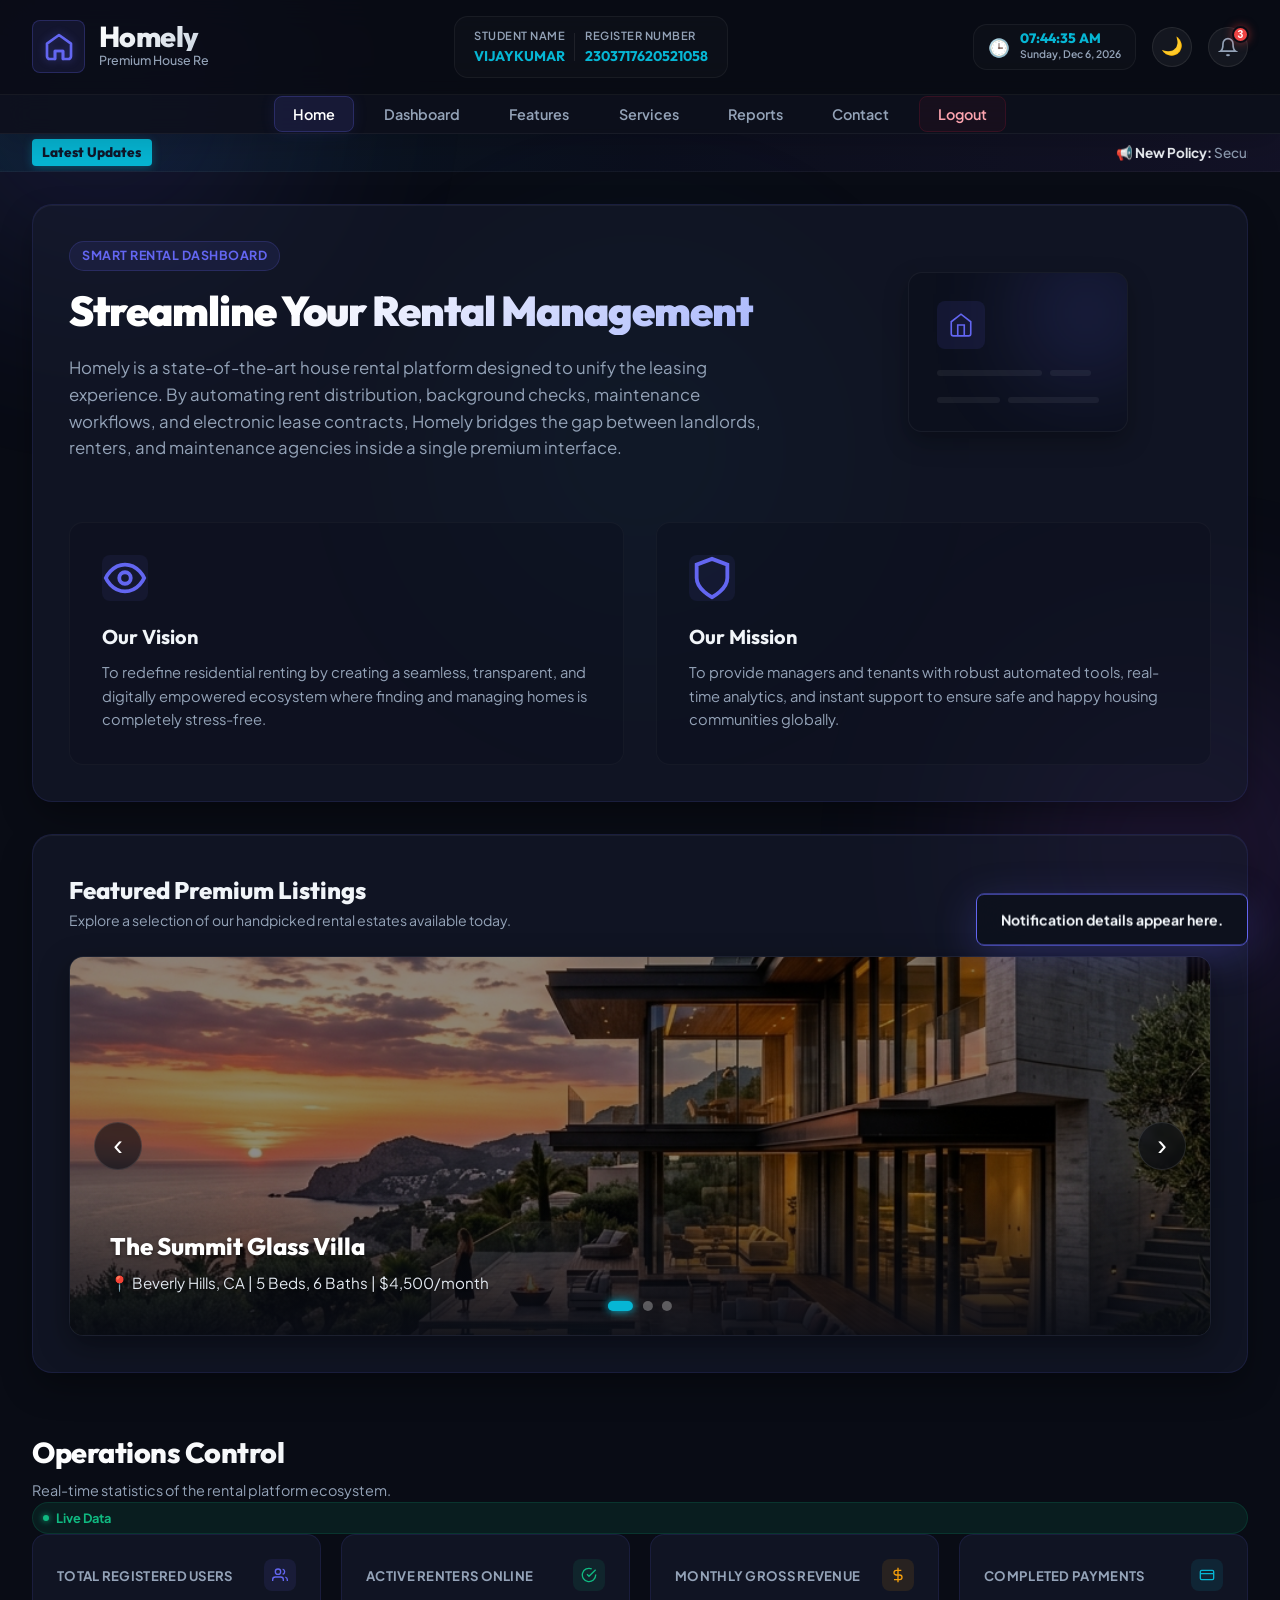
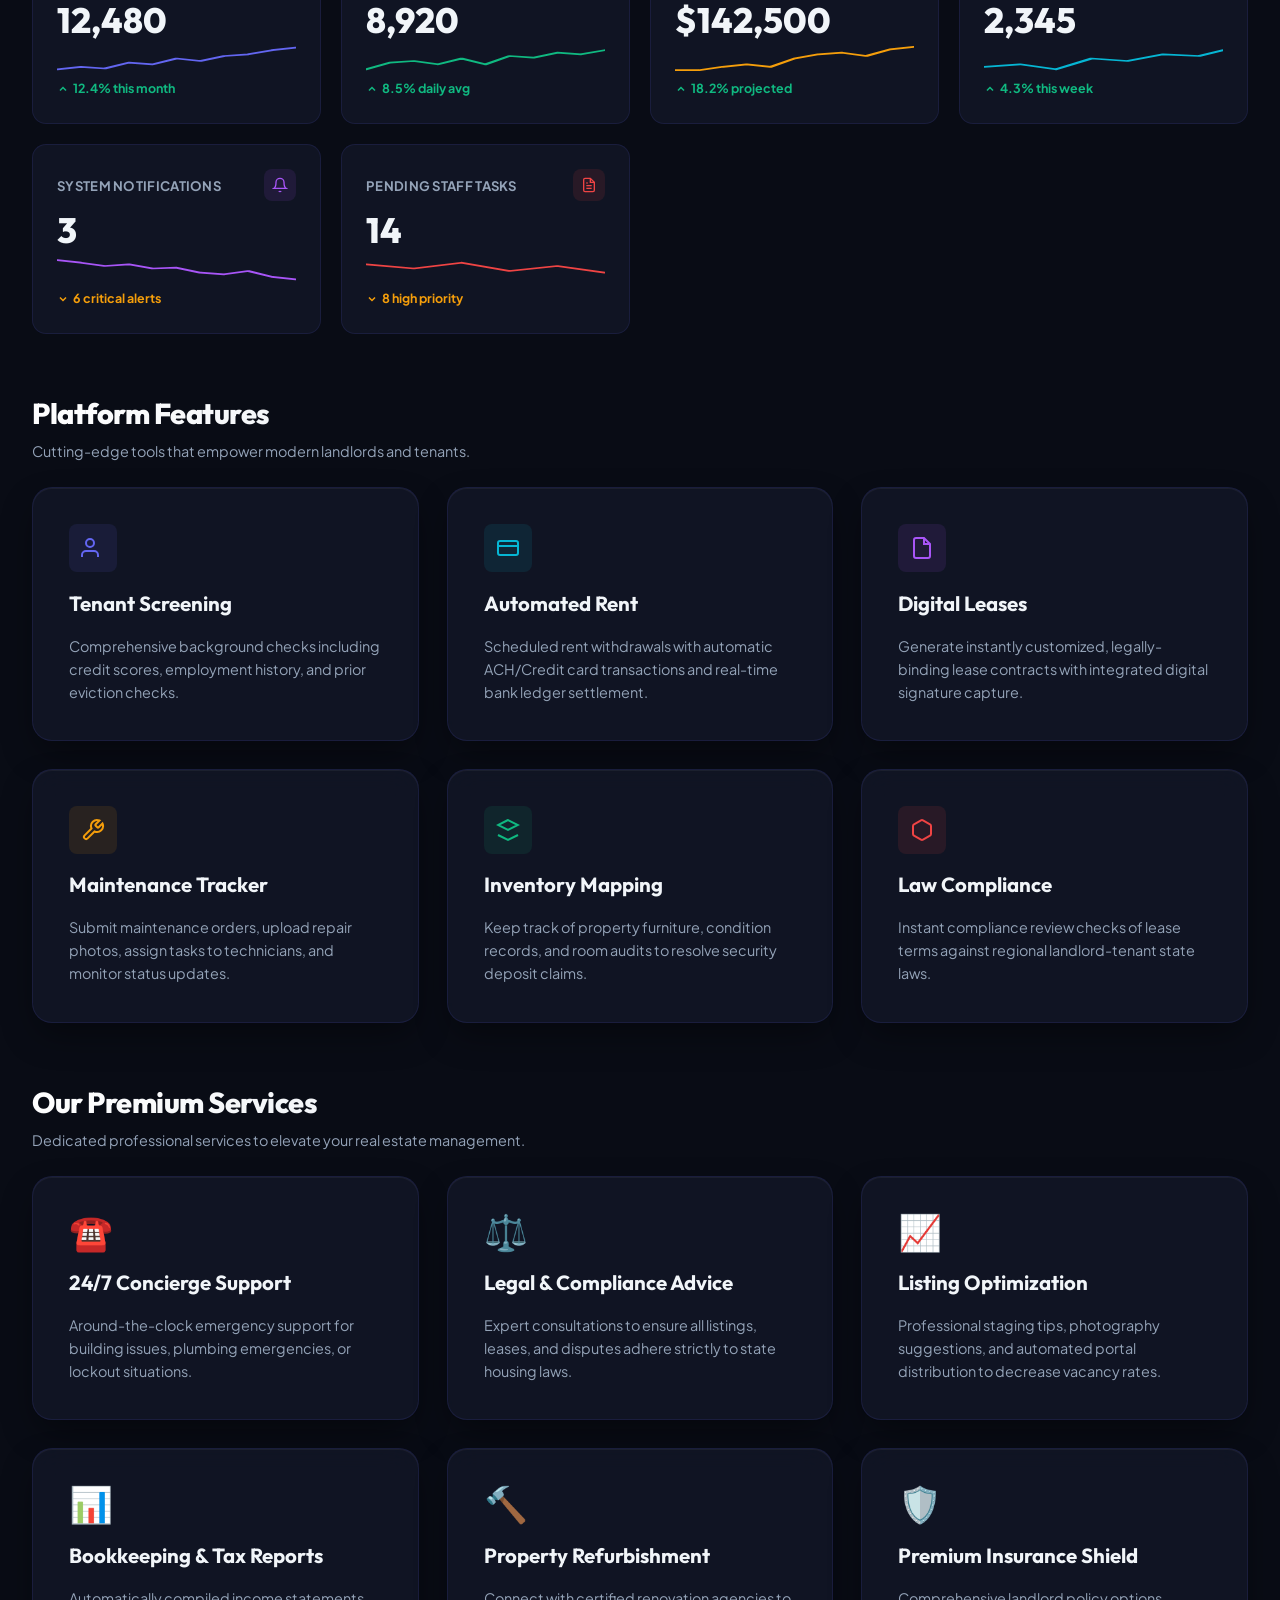
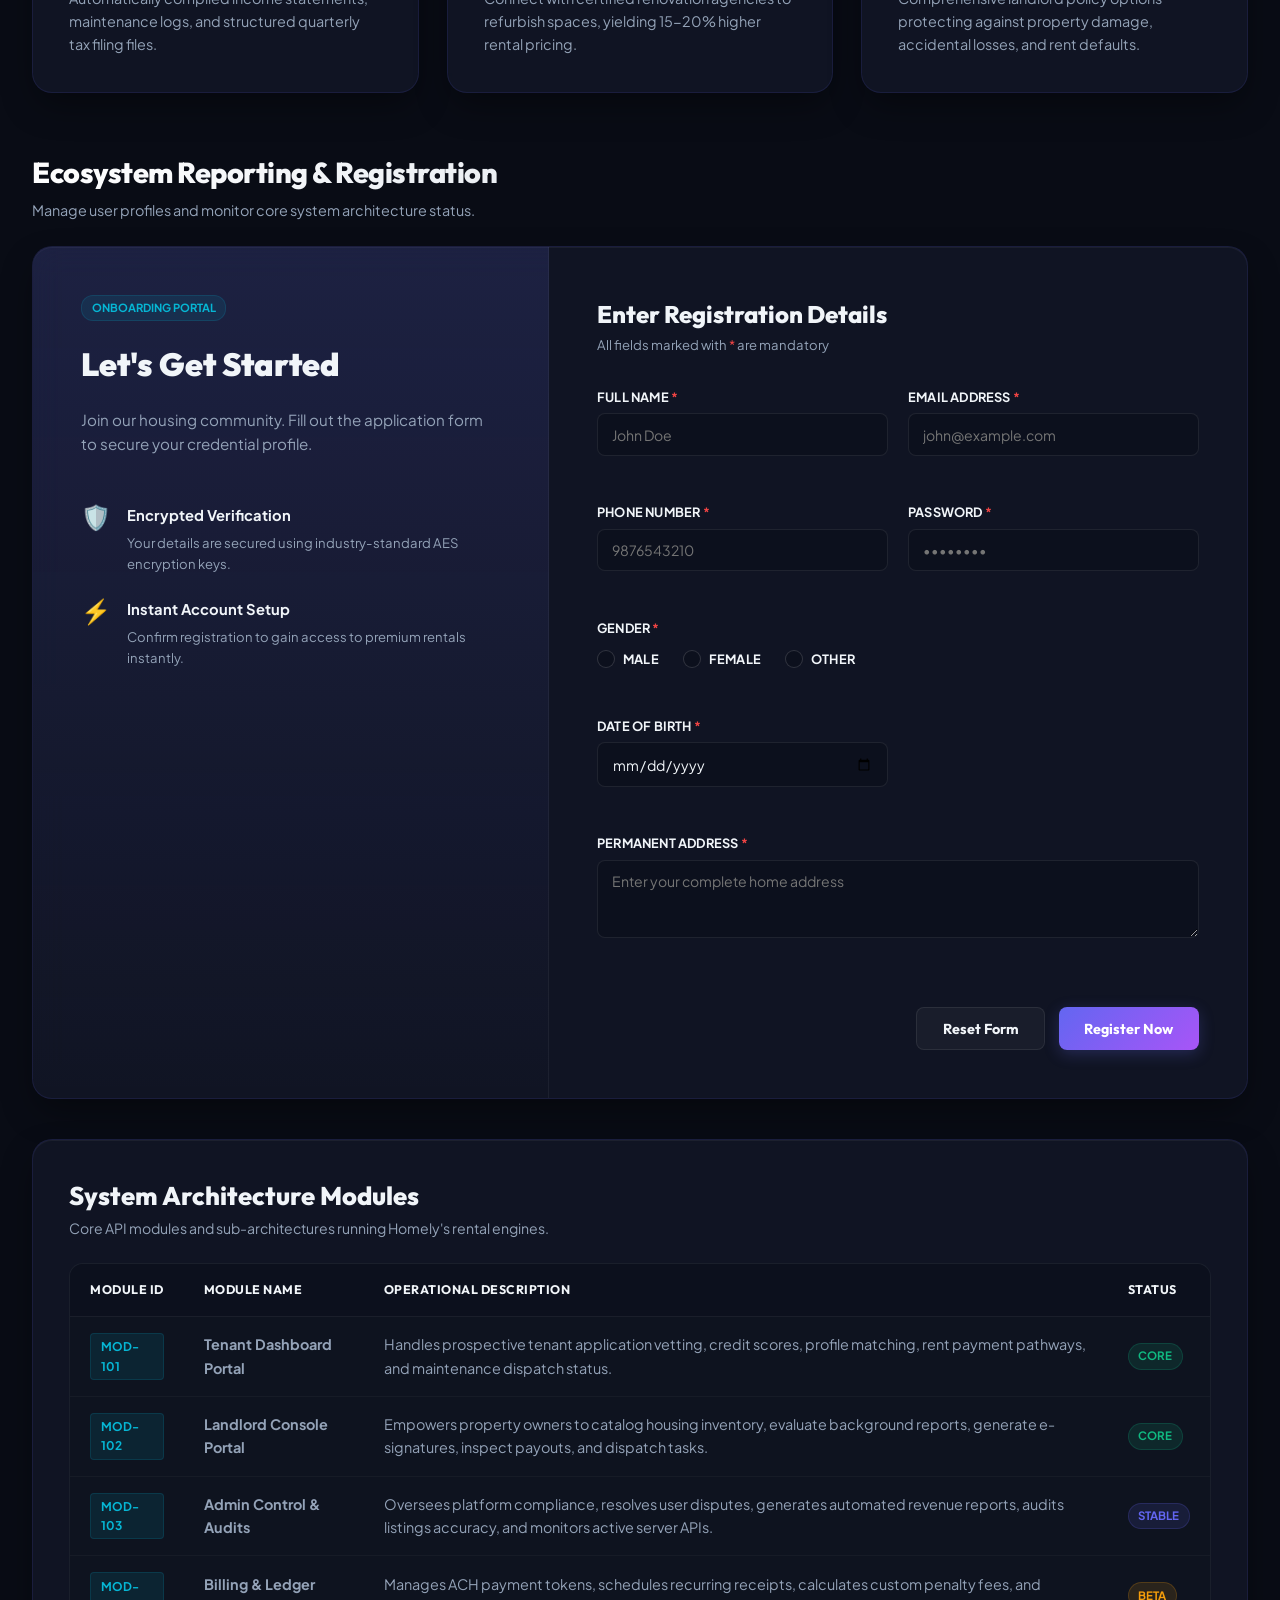
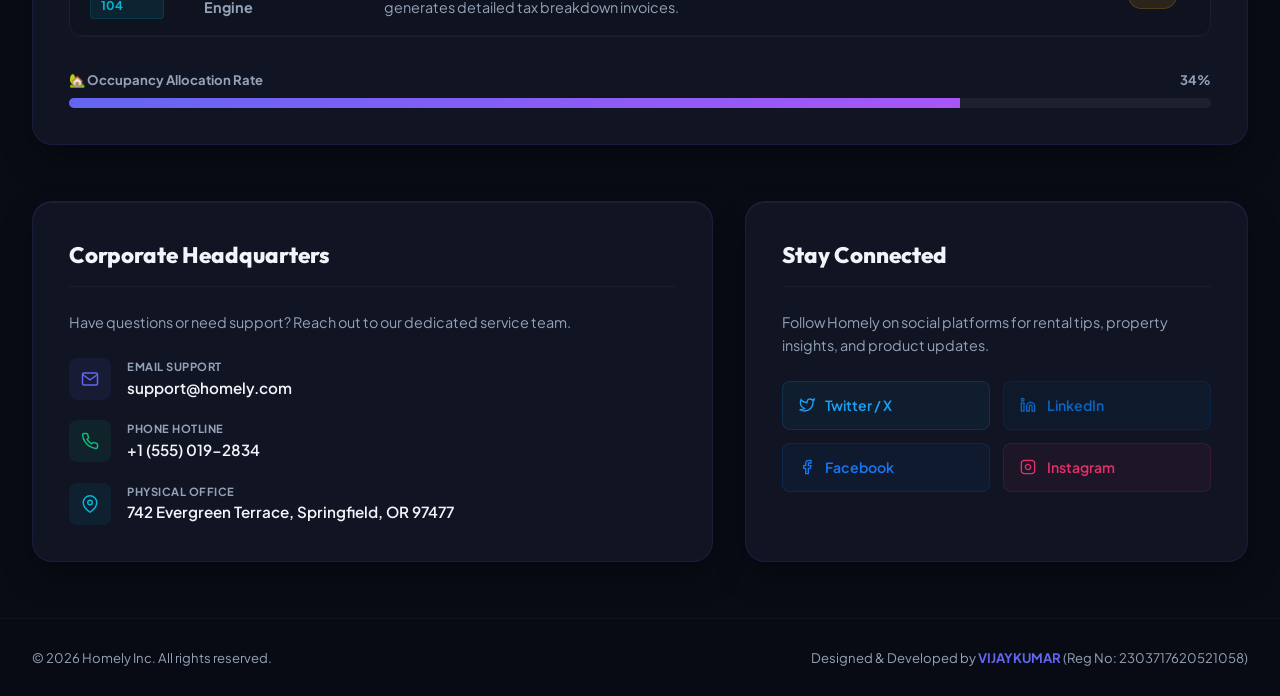
==== commit a2b8e229: "feat: enhance dashboard with slider, theme switcher, clock, validations, notifications, and animatio" ====
--- a/index.html
+++ b/index.html
@@ -30,7 +30,7 @@
                 </div>
                 <div class="brand-details">
                     <h1 class="app-name">Homely</h1>
-                    <span class="app-tagline">Premium House Rental Solutions</span>
+                    <span class="app-tagline" id="typing-tagline">Premium House Rental Solutions</span>
                 </div>
             </div>
             <!-- Student Portfolio Details Badge -->
@@ -42,6 +42,73 @@
                 <div class="badge-item">
                     <span class="badge-label">Register Number</span>
                     <span class="badge-value">2303717620521058</span>
+                </div>
+            </div>
+
+            <!-- Header Interaction Actions (Clock, Theme, Notifications) -->
+            <div class="header-actions">
+                <!-- Live Clock Area -->
+                <div class="header-clock" id="header-clock">
+                    <div class="clock-icon">🕒</div>
+                    <div class="clock-details">
+                        <span class="clock-time" id="live-time">00:00:00 AM</span>
+                        <span class="clock-date" id="live-date">Monday, Jan 1, 2026</span>
+                    </div>
+                </div>
+                
+                <!-- Theme Switcher Button -->
+                <div class="theme-switcher-container">
+                    <button class="theme-toggle-btn" id="theme-toggle-btn" aria-label="Toggle dark/light theme">
+                        <span class="sun-icon">☀️</span>
+                        <span class="moon-icon">🌙</span>
+                    </button>
+                </div>
+
+                <!-- Notification Bell -->
+                <div class="notification-trigger-container" id="notif-trigger-container">
+                    <button class="notif-bell-btn" id="notif-bell-btn" aria-label="Toggle notifications">
+                        <svg class="bell-icon" viewBox="0 0 24 24" fill="none" stroke="currentColor" stroke-width="2">
+                            <path d="M18 8A6 6 0 0 0 6 8c0 7-3 9-3 9h18s-3-2-3-9"/>
+                            <path d="M13.73 21a2 2 0 0 1-3.46 0"/>
+                        </svg>
+                        <span class="notif-badge-count" id="notif-badge-count">3</span>
+                    </button>
+                    <!-- Notification Dropdown Panel -->
+                    <div class="notif-dropdown-panel" id="notif-dropdown-panel" aria-hidden="true">
+                        <div class="notif-panel-header">
+                            <h4>System Alerts</h4>
+                            <button class="clear-all-btn" id="clear-all-notifs">Clear All</button>
+                        </div>
+                        <div class="notif-list-container" id="notif-list-container">
+                            <div class="notif-item" data-id="1">
+                                <span class="notif-icon success">🟢</span>
+                                <div class="notif-content">
+                                    <p class="notif-text">Rent payment of $1,450 for Unit 4B collected successfully.</p>
+                                    <span class="notif-time">10 mins ago</span>
+                                </div>
+                                <button class="notif-dismiss" aria-label="Dismiss">×</button>
+                            </div>
+                            <div class="notif-item" data-id="2">
+                                <span class="notif-icon warning">🟡</span>
+                                <div class="notif-content">
+                                    <p class="notif-text">Maintenance Request #302: AC repair assigned to Technician.</p>
+                                    <span class="notif-time">2 hours ago</span>
+                                </div>
+                                <button class="notif-dismiss" aria-label="Dismiss">×</button>
+                            </div>
+                            <div class="notif-item" data-id="3">
+                                <span class="notif-icon info">🔵</span>
+                                <div class="notif-content">
+                                    <p class="notif-text">New tenant application received for 742 Evergreen Terrace.</p>
+                                    <span class="notif-time">1 day ago</span>
+                                </div>
+                                <button class="notif-dismiss" aria-label="Dismiss">×</button>
+                            </div>
+                        </div>
+                        <div class="notif-panel-footer">
+                            <a href="#dashboard" class="view-all-notifs">Go to Operations Control</a>
+                        </div>
+                    </div>
                 </div>
             </div>
         </div>
@@ -58,9 +125,9 @@
             <ul class="nav-links" id="nav-links">
                 <li><a href="#home" class="nav-link active" id="nav-link-home">Home</a></li>
                 <li><a href="#dashboard" class="nav-link" id="nav-link-dashboard">Dashboard</a></li>
+                <li><a href="#features" class="nav-link" id="nav-link-features">Features</a></li>
                 <li><a href="#services" class="nav-link" id="nav-link-services">Services</a></li>
                 <li><a href="#reports" class="nav-link" id="nav-link-reports">Reports</a></li>
-                <li><a href="#about" class="nav-link" id="nav-link-about">About</a></li>
                 <li><a href="#contact" class="nav-link" id="nav-link-contact">Contact</a></li>
                 <li><a href="#logout" class="nav-link logout-btn" id="nav-link-logout">Logout</a></li>
             </ul>
@@ -78,11 +145,11 @@
     <!-- Main Container -->
     <main class="main-content">
         <!-- 3. Welcome Section -->
-        <section id="home" class="content-section welcome-section">
+        <section id="home" class="content-section welcome-section animate-fade-in">
             <div class="section-card welcome-hero">
                 <div class="hero-layout">
                     <div class="hero-text-content">
-                        <span class="hero-badge">Smart Rental Dashboard</span>
+                        <span class="hero-badge animate-pulse">Smart Rental Dashboard</span>
                         <h2 class="welcome-title">Streamline Your Rental Management</h2>
                         <p class="project-description">
                             Homely is a state-of-the-art house rental platform designed to unify the leasing experience. By automating rent distribution, background checks, maintenance workflows, and electronic lease contracts, Homely bridges the gap between landlords, renters, and maintenance agencies inside a single premium interface.
@@ -128,6 +195,49 @@
                         </div>
                         <h3>Our Mission</h3>
                         <p>To provide managers and tenants with robust automated tools, real-time analytics, and instant support to ensure safe and happy housing communities globally.</p>
+                    </div>
+                </div>
+            </div>
+
+            <!-- Image Slider / Carousel Section -->
+            <div class="section-card property-carousel-container" style="margin-top: 2rem;">
+                <div class="carousel-header">
+                    <h3 class="carousel-title">Featured Premium Listings</h3>
+                    <p class="carousel-subtitle">Explore a selection of our handpicked rental estates available today.</p>
+                </div>
+                <div class="carousel-slider" id="property-slider">
+                    <!-- Slides -->
+                    <div class="carousel-slide active" data-slide="0">
+                        <img src="images/villa_exterior.png" alt="Luxury Villa Exterior" class="slider-image">
+                        <div class="slide-caption">
+                            <h4>The Summit Glass Villa</h4>
+                            <p>📍 Beverly Hills, CA | 5 Beds, 6 Baths | $4,500/month</p>
+                        </div>
+                    </div>
+                    <div class="carousel-slide" data-slide="1">
+                        <img src="images/apartment_interior.png" alt="Modern Penthouse Living" class="slider-image">
+                        <div class="slide-caption">
+                            <h4>Metropolitan Loft Penthouse</h4>
+                            <p>📍 Manhattan, NY | 3 Beds, 3 Baths | $3,800/month</p>
+                        </div>
+                    </div>
+                    <div class="carousel-slide" data-slide="2">
+                        <img src="images/cabin_forest.png" alt="Forest Cabin Retreat" class="slider-image">
+                        <div class="slide-caption">
+                            <h4>Eldorado Forest Cabin</h4>
+                            <p>📍 Aspen, CO | 4 Beds, 3.5 Baths | $2,900/month</p>
+                        </div>
+                    </div>
+                    
+                    <!-- Manual Navigation Arrows -->
+                    <button class="slider-arrow arrow-left" id="slider-arrow-left" aria-label="Previous image">‹</button>
+                    <button class="slider-arrow arrow-right" id="slider-arrow-right" aria-label="Next image">›</button>
+                    
+                    <!-- Slide Dots -->
+                    <div class="slider-dots" id="slider-dots">
+                        <span class="dot active" data-slide="0"></span>
+                        <span class="dot" data-slide="1"></span>
+                        <span class="dot" data-slide="2"></span>
                     </div>
                 </div>
             </div>
@@ -316,106 +426,140 @@
             </div>
         </section>
 
-        <!-- 5 & 6. Features & Services Section -->
-        <section id="services" class="content-section features-services-section">
-            <div class="split-grid">
-                <!-- Features Card (Unordered List) -->
-                <div class="section-card features-card">
-                    <h2 class="section-card-title">
-                        <div class="icon-title-wrapper features-theme">
-                            <svg class="card-title-icon" viewBox="0 0 24 24" fill="none" stroke="currentColor" stroke-width="2">
-                                <polygon points="12 2 2 7 12 12 22 7 12 2"/>
-                                <polyline points="2 17 12 22 22 17"/>
-                                <polyline points="2 12 12 17 22 12"/>
-                            </svg>
-                        </div>
-                        Platform Key Features
-                    </h2>
-                    <ul class="styled-list features-list" id="features-list">
-                        <li>
-                            <div class="list-item-content">
-                                <strong>Comprehensive Tenant Background Screening</strong>
-                                <span>Performs automated identity checks, credit score validation, and employment/reference verification.</span>
-                            </div>
-                        </li>
-                        <li>
-                            <div class="list-item-content">
-                                <strong>Automated Multi-Channel Rent Collection</strong>
-                                <span>Allows tenants to pay via credit card, ACH, or mobile wallet with automatic ledger settlement.</span>
-                            </div>
-                        </li>
-                        <li>
-                            <div class="list-item-content">
-                                <strong>Instant Digital Lease Agreements</strong>
-                                <span>Generate customized, legally compliant lease drafts in minutes and secure digital signatures.</span>
-                            </div>
-                        </li>
-                        <li>
-                            <div class="list-item-content">
-                                <strong>Real-Time Maintenance Request Tracker</strong>
-                                <span>Submit maintenance requests, upload photos, and monitor contractor status in real time.</span>
-                            </div>
-                        </li>
-                        <li>
-                            <div class="list-item-content">
-                                <strong>Smart Rental Inventory Mapping</strong>
-                                <span>Track high-resolution room inventories to compute deposit deductions transparently.</span>
-                            </div>
-                        </li>
-                    </ul>
-                </div>
-
-                <!-- Services Card (Ordered List) -->
-                <div class="section-card services-card">
-                    <h2 class="section-card-title">
-                        <div class="icon-title-wrapper services-theme">
-                            <svg class="card-title-icon" viewBox="0 0 24 24" fill="none" stroke="currentColor" stroke-width="2">
-                                <rect x="2" y="3" width="20" height="14" rx="2" ry="2"/>
-                                <line x1="8" y1="21" x2="16" y2="21"/>
-                                <line x1="12" y1="17" x2="12" y2="21"/>
-                            </svg>
-                        </div>
-                        Offered Services
-                    </h2>
-                    <ol class="styled-list services-list" id="services-list">
-                        <li>
-                            <div class="list-item-content">
-                                <strong>24/7 Emergency Concierge Support</strong>
-                                <span>In-app emergency line for electrical failures, water line bursts, gas leaks, or locking issues.</span>
-                            </div>
-                        </li>
-                        <li>
-                            <div class="list-item-content">
-                                <strong>Complete Legal and Compliance Guidance</strong>
-                                <span>Expert legal advice for rental agreements, local housing compliance, and arbitration processes.</span>
-                            </div>
-                        </li>
-                        <li>
-                            <div class="list-item-content">
-                                <strong>Property Listing Optimization</strong>
-                                <span>Professional listings enhancement with multi-platform syndication and SEO targeting.</span>
-                            </div>
-                        </li>
-                        <li>
-                            <div class="list-item-content">
-                                <strong>Financial Bookkeeping & Statements</strong>
-                                <span>Detailed financial ledgers, quarterly tax records, and automated cashflow charts.</span>
-                            </div>
-                        </li>
-                        <li>
-                            <div class="list-item-content">
-                                <strong>Refurbishment and Interior Renovation</strong>
-                                <span>Remodeling advisory services to maximize property value and drive higher monthly yields.</span>
-                            </div>
-                        </li>
-                    </ol>
+        <!-- 5. Features Section -->
+        <section id="features" class="content-section features-section scroll-reveal">
+            <div class="section-header-row">
+                <div>
+                    <h2 class="section-title">Platform Features</h2>
+                    <p class="section-subtitle">Cutting-edge tools that empower modern landlords and tenants.</p>
+                </div>
+            </div>
+            <div class="features-grid">
+                <!-- Feature Card 1 -->
+                <div class="feature-card">
+                    <div class="feature-icon-wrapper f-theme-1">
+                        <svg viewBox="0 0 24 24" fill="none" stroke="currentColor" stroke-width="2">
+                            <path d="M17 21v-2a4 4 0 0 0-4-4H5a4 4 0 0 0-4 4v2"/>
+                            <circle cx="9" cy="7" r="4"/>
+                        </svg>
+                    </div>
+                    <h3 class="feature-card-title">Tenant Screening</h3>
+                    <p class="feature-card-desc">Comprehensive background checks including credit scores, employment history, and prior eviction checks.</p>
+                </div>
+                <!-- Feature Card 2 -->
+                <div class="feature-card">
+                    <div class="feature-icon-wrapper f-theme-2">
+                        <svg viewBox="0 0 24 24" fill="none" stroke="currentColor" stroke-width="2">
+                            <rect x="2" y="5" width="20" height="14" rx="2" ry="2"/>
+                            <line x1="2" y1="10" x2="22" y2="10"/>
+                        </svg>
+                    </div>
+                    <h3 class="feature-card-title">Automated Rent</h3>
+                    <p class="feature-card-desc">Scheduled rent withdrawals with automatic ACH/Credit card transactions and real-time bank ledger settlement.</p>
+                </div>
+                <!-- Feature Card 3 -->
+                <div class="feature-card">
+                    <div class="feature-icon-wrapper f-theme-3">
+                        <svg viewBox="0 0 24 24" fill="none" stroke="currentColor" stroke-width="2">
+                            <path d="M14 2H6a2 2 0 0 0-2 2v16a2 2 0 0 0 2 2h12a2 2 0 0 0 2-2V8z"/>
+                            <polyline points="14 2 14 8 20 8"/>
+                        </svg>
+                    </div>
+                    <h3 class="feature-card-title">Digital Leases</h3>
+                    <p class="feature-card-desc">Generate instantly customized, legally-binding lease contracts with integrated digital signature capture.</p>
+                </div>
+                <!-- Feature Card 4 -->
+                <div class="feature-card">
+                    <div class="feature-icon-wrapper f-theme-4">
+                        <svg viewBox="0 0 24 24" fill="none" stroke="currentColor" stroke-width="2">
+                            <path d="M14.7 6.3a1 1 0 0 0 0 1.4l1.6 1.6a1 1 0 0 0 1.4 0l3.77-3.77a6 6 0 0 1-7.94 7.94l-6.91 6.91a2.12 2.12 0 0 1-3-3l6.91-6.91a6 6 0 0 1 7.94-7.94l-3.76 3.76z"/>
+                        </svg>
+                    </div>
+                    <h3 class="feature-card-title">Maintenance Tracker</h3>
+                    <p class="feature-card-desc">Submit maintenance orders, upload repair photos, assign tasks to technicians, and monitor status updates.</p>
+                </div>
+                <!-- Feature Card 5 -->
+                <div class="feature-card">
+                    <div class="feature-icon-wrapper f-theme-5">
+                        <svg viewBox="0 0 24 24" fill="none" stroke="currentColor" stroke-width="2">
+                            <polygon points="12 2 2 7 12 12 22 7 12 2"/>
+                            <polyline points="2 17 12 22 22 17"/>
+                        </svg>
+                    </div>
+                    <h3 class="feature-card-title">Inventory Mapping</h3>
+                    <p class="feature-card-desc">Keep track of property furniture, condition records, and room audits to resolve security deposit claims.</p>
+                </div>
+                <!-- Feature Card 6 -->
+                <div class="feature-card">
+                    <div class="feature-icon-wrapper f-theme-6">
+                        <svg viewBox="0 0 24 24" fill="none" stroke="currentColor" stroke-width="2">
+                            <path d="M21 16V8a2 2 0 0 0-1-1.73l-7-4a2 2 0 0 0-2 0l-7 4A2 2 0 0 0 3 8v8a2 2 0 0 0 1 1.73l7 4a2 2 0 0 0 2 0l7-4A2 2 0 0 0 21 16z"/>
+                        </svg>
+                    </div>
+                    <h3 class="feature-card-title">Law Compliance</h3>
+                    <p class="feature-card-desc">Instant compliance review checks of lease terms against regional landlord-tenant state laws.</p>
                 </div>
             </div>
         </section>
 
-        <!-- 8. Registration Form & Info Panel Layout -->
-        <section id="reports" class="content-section registration-section">
-            <div class="section-card registration-wrapper">
+        <!-- 6. Services Section -->
+        <section id="services" class="content-section services-section scroll-reveal">
+            <div class="section-header-row">
+                <div>
+                    <h2 class="section-title">Our Premium Services</h2>
+                    <p class="section-subtitle">Dedicated professional services to elevate your real estate management.</p>
+                </div>
+            </div>
+            <div class="services-grid">
+                <!-- Service Card 1 -->
+                <div class="service-card">
+                    <div class="service-icon-wrapper">☎️</div>
+                    <h3 class="service-card-title">24/7 Concierge Support</h3>
+                    <p class="service-card-desc">Around-the-clock emergency support for building issues, plumbing emergencies, or lockout situations.</p>
+                </div>
+                <!-- Service Card 2 -->
+                <div class="service-card">
+                    <div class="service-icon-wrapper">⚖️</div>
+                    <h3 class="service-card-title">Legal & Compliance Advice</h3>
+                    <p class="service-card-desc">Expert consultations to ensure all listings, leases, and disputes adhere strictly to state housing laws.</p>
+                </div>
+                <!-- Service Card 3 -->
+                <div class="service-card">
+                    <div class="service-icon-wrapper">📈</div>
+                    <h3 class="service-card-title">Listing Optimization</h3>
+                    <p class="service-card-desc">Professional staging tips, photography suggestions, and automated portal distribution to decrease vacancy rates.</p>
+                </div>
+                <!-- Service Card 4 -->
+                <div class="service-card">
+                    <div class="service-icon-wrapper">📊</div>
+                    <h3 class="service-card-title">Bookkeeping & Tax Reports</h3>
+                    <p class="service-card-desc">Automatically compiled income statements, maintenance logs, and structured quarterly tax filing files.</p>
+                </div>
+                <!-- Service Card 5 -->
+                <div class="service-card">
+                    <div class="service-icon-wrapper">🔨</div>
+                    <h3 class="service-card-title">Property Refurbishment</h3>
+                    <p class="service-card-desc">Connect with certified renovation agencies to refurbish spaces, yielding 15-20% higher rental pricing.</p>
+                </div>
+                <!-- Service Card 6 -->
+                <div class="service-card">
+                    <div class="service-icon-wrapper">🛡️</div>
+                    <h3 class="service-card-title">Premium Insurance Shield</h3>
+                    <p class="service-card-desc">Comprehensive landlord policy options protecting against property damage, accidental losses, and rent defaults.</p>
+                </div>
+            </div>
+        </section>
+
+        <!-- 8. Reports & Registration Section (Registration Portal + Modules Table) -->
+        <section id="reports" class="content-section reports-section scroll-reveal">
+            <div class="section-header-row" style="margin-bottom: 1.5rem;">
+                <div>
+                    <h2 class="section-title">Ecosystem Reporting & Registration</h2>
+                    <p class="section-subtitle">Manage user profiles and monitor core system architecture status.</p>
+                </div>
+            </div>
+            
+            <div class="section-card registration-wrapper" style="margin-bottom: 2.5rem;">
                 <div class="split-grid-form">
                     <!-- Info Panel on Left -->
                     <div class="form-info-panel">
@@ -448,7 +592,7 @@
                             <p class="form-subtitle">All fields marked with <span class="required">*</span> are mandatory</p>
                         </div>
 
-                        <form id="rental-register-form" class="responsive-form" onsubmit="return false;">
+                        <form id="rental-register-form" class="responsive-form" novalidate>
                             <div class="form-grid">
                                 <!-- Full Name -->
                                 <div class="form-group">
@@ -456,6 +600,7 @@
                                     <div class="input-wrapper">
                                         <input type="text" id="reg-name" name="name" placeholder="John Doe" required>
                                     </div>
+                                    <span class="error-msg" id="err-name"></span>
                                 </div>
 
                                 <!-- Email -->
@@ -464,22 +609,25 @@
                                     <div class="input-wrapper">
                                         <input type="email" id="reg-email" name="email" placeholder="john@example.com" required>
                                     </div>
+                                    <span class="error-msg" id="err-email"></span>
                                 </div>
 
                                 <!-- Phone Number -->
                                 <div class="form-group">
                                     <label for="reg-phone">Phone Number <span class="required">*</span></label>
                                     <div class="input-wrapper">
-                                        <input type="tel" id="reg-phone" name="phone" placeholder="9876543210" pattern="[0-9]{10}" required>
+                                        <input type="tel" id="reg-phone" name="phone" placeholder="9876543210" required>
                                     </div>
+                                    <span class="error-msg" id="err-phone"></span>
                                 </div>
 
                                 <!-- Password -->
                                 <div class="form-group">
                                     <label for="reg-password">Password <span class="required">*</span></label>
                                     <div class="input-wrapper">
-                                        <input type="password" id="reg-password" name="password" placeholder="••••••••" minlength="6" required>
+                                        <input type="password" id="reg-password" name="password" placeholder="••••••••" required>
                                     </div>
+                                    <span class="error-msg" id="err-password"></span>
                                 </div>
 
                                 <!-- Gender (Radio Buttons) -->
@@ -499,6 +647,7 @@
                                             <span class="custom-radio"></span> Other
                                         </label>
                                     </div>
+                                    <span class="error-msg" id="err-gender"></span>
                                 </div>
 
                                 <!-- Date of Birth -->
@@ -507,6 +656,7 @@
                                     <div class="input-wrapper">
                                         <input type="date" id="reg-dob" name="dob" required>
                                     </div>
+                                    <span class="error-msg" id="err-dob"></span>
                                 </div>
 
                                 <!-- Address (Text Area) -->
@@ -515,6 +665,7 @@
                                     <div class="input-wrapper">
                                         <textarea id="reg-address" name="address" rows="3" placeholder="Enter your complete home address" required></textarea>
                                     </div>
+                                    <span class="error-msg" id="err-address"></span>
                                 </div>
                             </div>
 
@@ -527,10 +678,8 @@
                     </div>
                 </div>
             </div>
-        </section>
-
-        <!-- 9. Application Modules Table -->
-        <section id="about" class="content-section modules-section">
+
+            <!-- System Architecture Modules Table -->
             <div class="section-card table-card">
                 <div class="table-header">
                     <h2 class="table-title">System Architecture Modules</h2>
@@ -574,6 +723,17 @@
                         </tbody>
                     </table>
                 </div>
+                
+                <!-- System Progress Bar (Dynamic Statistics Indicator) -->
+                <div class="system-progress-container" style="margin-top: 2rem;">
+                    <div class="progress-details" style="display: flex; justify-content: space-between; font-size: 0.82rem; margin-bottom: 0.5rem; font-weight: 700; color: var(--text-muted);">
+                        <span>🏡 Occupancy Allocation Rate</span>
+                        <span id="occupancy-rate-label">0%</span>
+                    </div>
+                    <div class="progress-track" style="height: 10px; background: rgba(255, 255, 255, 0.05); border-radius: 5px; overflow: hidden; position: relative;">
+                        <div class="progress-bar-fill" id="occupancy-progress-bar" style="width: 0%; height: 100%; background: var(--accent-gradient); transition: width 2s cubic-bezier(0.1, 0.8, 0.1, 1);"></div>
+                    </div>
+                </div>
             </div>
         </section>
 
@@ -672,6 +832,13 @@
         </div>
     </footer>
 
+    <!-- Floating Back to Top Button -->
+    <button class="back-to-top-btn" id="back-to-top-btn" aria-label="Scroll back to top">
+        <svg viewBox="0 0 24 24" fill="none" stroke="currentColor" stroke-width="2.5">
+            <polyline points="18 15 12 9 6 15"/>
+        </svg>
+    </button>
+
     <!-- Custom Modal/Toast for interactions -->
     <div class="toast-notification" id="toast-notif" aria-hidden="true">
         <div class="toast-body">
--- a/style.css
+++ b/style.css
@@ -1534,3 +1534,753 @@
         gap: 0.6rem;
     }
 }
+
+/* ==========================================================================
+   ENHANCED INTERACTIVE ELEMENTS - ASSIGNMENT 2
+   ========================================================================== */
+
+/* 16. LIGHT THEME OVERRIDES & TOGGLE BUTTON */
+body.light-theme {
+    --bg-primary: #f8fafc;
+    --bg-secondary: #f1f5f9;
+    --bg-card: rgba(255, 255, 255, 0.75);
+    --border-glow: rgba(99, 102, 241, 0.08);
+    --border-hover: rgba(99, 102, 241, 0.22);
+    --text-main: #0f172a;
+    --text-muted: #64748b;
+    --text-inverse: #f8fafc;
+}
+
+body.light-theme .app-header {
+    background: rgba(248, 250, 252, 0.85);
+}
+
+body.light-theme .app-navbar {
+    background: rgba(241, 245, 249, 0.9);
+}
+
+body.light-theme .student-badge {
+    background: rgba(15, 23, 42, 0.02);
+}
+
+body.light-theme .home-graphic-card {
+    background: rgba(255, 255, 255, 0.9);
+}
+
+body.light-theme .vm-card {
+    background: rgba(255, 255, 255, 0.6);
+}
+
+body.light-theme .section-title,
+body.light-theme .welcome-title,
+body.light-theme .app-name {
+    background: linear-gradient(135deg, #0f172a 0%, #334155 100%);
+    -webkit-background-clip: text;
+    -webkit-text-fill-color: transparent;
+}
+
+body.light-theme .notif-dropdown-panel {
+    background: #ffffff;
+    box-shadow: 0 15px 40px rgba(15, 23, 42, 0.15);
+    border-color: #cbd5e1;
+}
+
+body.light-theme .notif-panel-header {
+    border-bottom-color: #cbd5e1;
+}
+
+body.light-theme .notif-item {
+    border-bottom-color: #cbd5e1;
+}
+
+body.light-theme .notif-item:hover {
+    background: #f8fafc;
+}
+
+body.light-theme .toast-notification {
+    background: #ffffff;
+    box-shadow: 0 10px 30px rgba(99, 102, 241, 0.15);
+}
+
+body.light-theme .form-info-panel {
+    background: linear-gradient(180deg, rgba(99, 102, 241, 0.05) 0%, rgba(255, 255, 255, 0) 100%);
+}
+
+body.light-theme .form-group input,
+body.light-theme .form-group textarea {
+    background: #ffffff;
+    border-color: #cbd5e1;
+    color: #0f172a;
+}
+
+body.light-theme .form-group input:focus,
+body.light-theme .form-group textarea:focus {
+    border-color: var(--accent-primary);
+    background: #ffffff;
+}
+
+body.light-theme .custom-radio {
+    border-color: #cbd5e1;
+    background: #ffffff;
+}
+
+body.light-theme .modules-table th {
+    background: #f1f5f9;
+}
+
+body.light-theme .table-wrapper {
+    background: rgba(255, 255, 255, 0.8);
+}
+
+body.light-theme .announcement-banner {
+    border-bottom-color: #cbd5e1;
+}
+
+/* Theme Toggle Button */
+.theme-switcher-container {
+    display: flex;
+    align-items: center;
+}
+
+.theme-toggle-btn {
+    background: rgba(255, 255, 255, 0.05);
+    border: 1px solid rgba(255, 255, 255, 0.08);
+    width: 40px;
+    height: 40px;
+    border-radius: 50%;
+    cursor: pointer;
+    display: flex;
+    align-items: center;
+    justify-content: center;
+    transition: var(--transition-smooth);
+    position: relative;
+    overflow: hidden;
+}
+
+.theme-toggle-btn:hover {
+    transform: scale(1.08);
+    background: rgba(255, 255, 255, 0.1);
+    border-color: var(--border-hover);
+}
+
+body.light-theme .theme-toggle-btn {
+    background: rgba(15, 23, 42, 0.05);
+    border-color: rgba(15, 23, 42, 0.1);
+}
+
+.sun-icon {
+    display: none;
+    font-size: 1.1rem;
+}
+
+.moon-icon {
+    display: block;
+    font-size: 1.1rem;
+}
+
+body.light-theme .sun-icon {
+    display: block;
+    color: var(--accent-warning);
+}
+
+body.light-theme .moon-icon {
+    display: none;
+}
+
+/* 17. LIVE CLOCK STYLES */
+.header-actions {
+    display: flex;
+    align-items: center;
+    gap: 1rem;
+    flex-wrap: wrap;
+}
+
+.header-clock {
+    display: flex;
+    align-items: center;
+    gap: 0.65rem;
+    background: rgba(255, 255, 255, 0.02);
+    border: 1px solid rgba(255, 255, 255, 0.05);
+    padding: 0.4rem 0.85rem;
+    border-radius: var(--border-radius-md);
+    transition: var(--transition-smooth);
+}
+
+.header-clock:hover {
+    background: rgba(255, 255, 255, 0.04);
+    border-color: rgba(99, 102, 241, 0.15);
+}
+
+body.light-theme .header-clock {
+    background: rgba(15, 23, 42, 0.02);
+    border-color: rgba(15, 23, 42, 0.05);
+}
+
+.clock-icon {
+    font-size: 1.1rem;
+    animation: pulseClock 2s infinite alternate;
+}
+
+@keyframes pulseClock {
+    0% { transform: scale(1); }
+    100% { transform: scale(1.15); }
+}
+
+.clock-details {
+    display: flex;
+    flex-direction: column;
+}
+
+.clock-time {
+    font-family: var(--font-heading);
+    font-size: 0.85rem;
+    font-weight: 800;
+    color: var(--accent-cyan);
+    line-height: 1.1;
+}
+
+.clock-date {
+    font-size: 0.65rem;
+    color: var(--text-muted);
+    font-weight: 600;
+    white-space: nowrap;
+}
+
+/* 18. NOTIFICATION BELL & PANEL */
+.notification-trigger-container {
+    position: relative;
+    display: inline-block;
+}
+
+.notif-bell-btn {
+    background: rgba(255, 255, 255, 0.05);
+    border: 1px solid rgba(255, 255, 255, 0.08);
+    width: 40px;
+    height: 40px;
+    border-radius: 50%;
+    cursor: pointer;
+    display: flex;
+    align-items: center;
+    justify-content: center;
+    color: var(--text-muted);
+    transition: var(--transition-smooth);
+    position: relative;
+}
+
+.notif-bell-btn:hover {
+    color: var(--text-main);
+    background: rgba(255, 255, 255, 0.1);
+    border-color: var(--border-hover);
+}
+
+.bell-icon {
+    width: 20px;
+    height: 20px;
+}
+
+.notif-bell-btn:hover .bell-icon {
+    animation: rotateBell 0.6s ease-in-out;
+}
+
+@keyframes rotateBell {
+    0% { transform: rotate(0); }
+    20% { transform: rotate(15deg); }
+    40% { transform: rotate(-15deg); }
+    60% { transform: rotate(10deg); }
+    80% { transform: rotate(-10deg); }
+    100% { transform: rotate(0); }
+}
+
+.notif-badge-count {
+    position: absolute;
+    top: -2px;
+    right: -2px;
+    background: var(--accent-danger);
+    color: #ffffff;
+    font-size: 0.65rem;
+    font-weight: 800;
+    width: 17px;
+    height: 17px;
+    border-radius: 50%;
+    display: flex;
+    align-items: center;
+    justify-content: center;
+    border: 2px solid var(--bg-primary);
+    box-shadow: 0 0 10px rgba(239, 68, 68, 0.5);
+    animation: badgePulse 2s infinite;
+}
+
+@keyframes badgePulse {
+    0% { transform: scale(1); box-shadow: 0 0 0 0 rgba(239, 68, 68, 0.7); }
+    70% { transform: scale(1.05); box-shadow: 0 0 0 6px rgba(239, 68, 68, 0); }
+    100% { transform: scale(1); box-shadow: 0 0 0 0 rgba(239, 68, 68, 0); }
+}
+
+/* Dropdown Panel */
+.notif-dropdown-panel {
+    position: absolute;
+    top: calc(100% + 10px);
+    right: 0;
+    width: 320px;
+    background: rgba(13, 17, 29, 0.96);
+    backdrop-filter: blur(20px);
+    border: 1px solid rgba(255, 255, 255, 0.08);
+    border-radius: var(--border-radius-md);
+    box-shadow: 0 15px 40px rgba(0, 0, 0, 0.5);
+    z-index: 200;
+    display: none;
+    opacity: 0;
+    transform: translateY(-10px);
+    transition: opacity 0.3s, transform 0.3s;
+}
+
+.notif-dropdown-panel.show {
+    display: block;
+    opacity: 1;
+    transform: translateY(0);
+}
+
+.notif-panel-header {
+    padding: 0.85rem 1.25rem;
+    border-bottom: 1px solid rgba(255, 255, 255, 0.05);
+    display: flex;
+    justify-content: space-between;
+    align-items: center;
+}
+
+.notif-panel-header h4 {
+    font-family: var(--font-heading);
+    font-size: 0.95rem;
+    font-weight: 800;
+}
+
+.clear-all-btn {
+    background: none;
+    border: none;
+    font-size: 0.72rem;
+    color: var(--accent-cyan);
+    cursor: pointer;
+    font-weight: 700;
+}
+
+.clear-all-btn:hover {
+    text-decoration: underline;
+}
+
+.notif-list-container {
+    max-height: 280px;
+    overflow-y: auto;
+}
+
+.notif-item {
+    padding: 0.85rem 1.25rem;
+    border-bottom: 1px solid rgba(255, 255, 255, 0.03);
+    display: flex;
+    gap: 0.75rem;
+    position: relative;
+    transition: var(--transition-smooth);
+}
+
+.notif-item:hover {
+    background: rgba(255, 255, 255, 0.02);
+}
+
+.notif-icon {
+    font-size: 0.9rem;
+    margin-top: 0.1rem;
+}
+
+.notif-content {
+    flex-grow: 1;
+    padding-right: 1.25rem;
+}
+
+.notif-text {
+    font-size: 0.78rem;
+    color: var(--text-main);
+    line-height: 1.4;
+    margin-bottom: 0.2rem;
+}
+
+.notif-time {
+    font-size: 0.65rem;
+    color: var(--text-muted);
+}
+
+.notif-dismiss {
+    position: absolute;
+    top: 0.75rem;
+    right: 0.75rem;
+    background: none;
+    border: none;
+    color: var(--text-muted);
+    font-size: 1.1rem;
+    line-height: 1;
+    cursor: pointer;
+    transition: var(--transition-smooth);
+}
+
+.notif-dismiss:hover {
+    color: var(--accent-danger);
+}
+
+.notif-panel-footer {
+    padding: 0.75rem;
+    border-top: 1px solid rgba(255, 255, 255, 0.05);
+    text-align: center;
+}
+
+.view-all-notifs {
+    font-size: 0.75rem;
+    color: var(--text-muted);
+    text-decoration: none;
+    font-weight: 600;
+    transition: var(--transition-smooth);
+}
+
+.view-all-notifs:hover {
+    color: var(--accent-primary);
+}
+
+/* Empty State */
+.notif-empty-state {
+    padding: 2.5rem 1.25rem;
+    text-align: center;
+    color: var(--text-muted);
+    font-size: 0.8rem;
+}
+
+/* 19. PROPERTY IMAGE SLIDER / CAROUSEL STYLES */
+.property-carousel-container {
+    padding: 2.25rem;
+    position: relative;
+}
+
+.carousel-header {
+    margin-bottom: 1.5rem;
+}
+
+.carousel-title {
+    font-family: var(--font-heading);
+    font-size: 1.5rem;
+    font-weight: 800;
+}
+
+.carousel-subtitle {
+    font-size: 0.88rem;
+    color: var(--text-muted);
+}
+
+.carousel-slider {
+    position: relative;
+    width: 100%;
+    height: 380px;
+    border-radius: var(--border-radius-md);
+    overflow: hidden;
+    box-shadow: 0 10px 30px rgba(0, 0, 0, 0.4);
+    border: 1px solid rgba(255, 255, 255, 0.05);
+}
+
+.carousel-slide {
+    position: absolute;
+    top: 0;
+    left: 0;
+    width: 100%;
+    height: 100%;
+    opacity: 0;
+    visibility: hidden;
+    transition: opacity 0.8s ease-in-out, visibility 0.8s;
+    z-index: 1;
+}
+
+.carousel-slide.active {
+    opacity: 1;
+    visibility: visible;
+    z-index: 2;
+}
+
+.slider-image {
+    width: 100%;
+    height: 100%;
+    object-fit: cover;
+    filter: brightness(0.55);
+    transition: transform 6s ease-out;
+}
+
+.carousel-slide.active .slider-image {
+    transform: scale(1.08);
+}
+
+.slide-caption {
+    position: absolute;
+    bottom: 0;
+    left: 0;
+    width: 100%;
+    background: linear-gradient(180deg, rgba(0, 0, 0, 0) 0%, rgba(9, 12, 21, 0.9) 100%);
+    padding: 2.5rem;
+    color: #ffffff;
+    z-index: 3;
+}
+
+.slide-caption h4 {
+    font-family: var(--font-heading);
+    font-size: 1.5rem;
+    font-weight: 800;
+    margin-bottom: 0.35rem;
+    text-shadow: 0 2px 4px rgba(0,0,0,0.5);
+}
+
+.slide-caption p {
+    font-size: 0.95rem;
+    text-shadow: 0 1px 2px rgba(0,0,0,0.5);
+    color: #e2e8f0;
+}
+
+/* Slider Controls */
+.slider-arrow {
+    position: absolute;
+    top: 50%;
+    transform: translateY(-50%);
+    background: rgba(9, 12, 21, 0.6);
+    backdrop-filter: blur(4px);
+    border: 1px solid rgba(255, 255, 255, 0.1);
+    color: #ffffff;
+    font-size: 1.8rem;
+    width: 48px;
+    height: 48px;
+    border-radius: 50%;
+    cursor: pointer;
+    display: flex;
+    align-items: center;
+    justify-content: center;
+    transition: var(--transition-smooth);
+    z-index: 10;
+    user-select: none;
+}
+
+.slider-arrow:hover {
+    background: var(--accent-primary);
+    border-color: var(--accent-primary);
+    transform: translateY(-50%) scale(1.08);
+    box-shadow: 0 0 15px rgba(99, 102, 241, 0.4);
+}
+
+.arrow-left {
+    left: 1.5rem;
+}
+
+.arrow-right {
+    right: 1.5rem;
+}
+
+.slider-dots {
+    position: absolute;
+    bottom: 1.5rem;
+    left: 50%;
+    transform: translateX(-50%);
+    display: flex;
+    gap: 0.6rem;
+    z-index: 10;
+}
+
+.slider-dots .dot {
+    width: 10px;
+    height: 10px;
+    border-radius: 50%;
+    background: rgba(255, 255, 255, 0.3);
+    cursor: pointer;
+    transition: var(--transition-smooth);
+}
+
+.slider-dots .dot:hover {
+    background: rgba(255, 255, 255, 0.6);
+}
+
+.slider-dots .dot.active {
+    background: var(--accent-cyan);
+    width: 25px;
+    border-radius: 5px;
+    box-shadow: 0 0 8px var(--accent-cyan);
+}
+
+/* 20. FEATURES & SERVICES GRID STYLES */
+.features-grid, .services-grid {
+    display: grid;
+    grid-template-columns: repeat(auto-fit, minmax(320px, 1fr));
+    gap: 1.75rem;
+    margin-top: 1.5rem;
+}
+
+.feature-card, .service-card {
+    background: var(--bg-card);
+    backdrop-filter: var(--glass-blur);
+    border: 1px solid var(--border-glow);
+    border-radius: var(--border-radius-lg);
+    padding: 2.25rem;
+    transition: var(--transition-smooth);
+    box-shadow: var(--box-shadow-premium);
+    display: flex;
+    flex-direction: column;
+    gap: 1.15rem;
+}
+
+.feature-card:hover, .service-card:hover {
+    transform: translateY(-5px);
+    border-color: var(--border-hover);
+    box-shadow: 0 20px 40px -10px rgba(99, 102, 241, 0.15);
+}
+
+.feature-icon-wrapper {
+    width: 48px;
+    height: 48px;
+    border-radius: var(--border-radius-sm);
+    display: flex;
+    align-items: center;
+    justify-content: center;
+    transition: var(--transition-smooth);
+}
+
+.feature-icon-wrapper svg {
+    width: 24px;
+    height: 24px;
+}
+
+/* Feature Colors */
+.f-theme-1 { background: rgba(99, 102, 241, 0.1); color: var(--accent-primary); }
+.f-theme-2 { background: rgba(6, 182, 212, 0.1); color: var(--accent-cyan); }
+.f-theme-3 { background: rgba(168, 85, 247, 0.1); color: var(--accent-secondary); }
+.f-theme-4 { background: rgba(245, 158, 11, 0.1); color: var(--accent-warning); }
+.f-theme-5 { background: rgba(16, 185, 129, 0.1); color: var(--accent-success); }
+.f-theme-6 { background: rgba(239, 68, 68, 0.1); color: var(--accent-danger); }
+
+.feature-card:hover .feature-icon-wrapper.f-theme-1 { background: var(--accent-primary); color: #ffffff; }
+.feature-card:hover .feature-icon-wrapper.f-theme-2 { background: var(--accent-cyan); color: var(--text-inverse); }
+.feature-card:hover .feature-icon-wrapper.f-theme-3 { background: var(--accent-secondary); color: #ffffff; }
+.feature-card:hover .feature-icon-wrapper.f-theme-4 { background: var(--accent-warning); color: #ffffff; }
+.feature-card:hover .feature-icon-wrapper.f-theme-5 { background: var(--accent-success); color: #ffffff; }
+.feature-card:hover .feature-icon-wrapper.f-theme-6 { background: var(--accent-danger); color: #ffffff; }
+
+.feature-card-title, .service-card-title {
+    font-family: var(--font-heading);
+    font-size: 1.28rem;
+    font-weight: 700;
+    line-height: 1.25;
+}
+
+.feature-card-desc, .service-card-desc {
+    font-size: 0.9rem;
+    color: var(--text-muted);
+    line-height: 1.6;
+}
+
+.service-icon-wrapper {
+    font-size: 2.2rem;
+    line-height: 1;
+    margin-bottom: 0.25rem;
+}
+
+/* 21. FORM VALIDATION MESSAGES */
+.error-msg {
+    color: var(--accent-danger);
+    font-size: 0.74rem;
+    font-weight: 700;
+    margin-top: 0.25rem;
+    opacity: 0;
+    transform: translateY(-5px);
+    transition: opacity 0.25s, transform 0.25s;
+    display: block;
+    min-height: 16px;
+}
+
+.error-msg.visible {
+    opacity: 1;
+    transform: translateY(0);
+}
+
+.form-group input.invalid,
+.form-group textarea.invalid {
+    border-color: var(--accent-danger);
+    box-shadow: 0 0 10px rgba(239, 68, 68, 0.15);
+}
+
+/* 22. SCROLL REVEAL ANIMATIONS */
+.scroll-reveal {
+    opacity: 0;
+    transform: translateY(30px);
+    transition: opacity 0.8s ease-out, transform 0.8s ease-out;
+}
+
+.scroll-reveal.visible {
+    opacity: 1;
+    transform: translateY(0);
+}
+
+/* 23. BACK TO TOP BUTTON */
+.back-to-top-btn {
+    position: fixed;
+    bottom: 2rem;
+    left: 2rem; /* Floating side offset */
+    width: 45px;
+    height: 45px;
+    border-radius: 50%;
+    background: rgba(13, 17, 29, 0.8);
+    backdrop-filter: blur(8px);
+    border: 1px solid rgba(255, 255, 255, 0.1);
+    color: #ffffff;
+    display: flex;
+    align-items: center;
+    justify-content: center;
+    cursor: pointer;
+    box-shadow: 0 10px 25px rgba(0, 0, 0, 0.3);
+    z-index: 500;
+    opacity: 0;
+    visibility: hidden;
+    transform: translateY(20px);
+    transition: all 0.35s cubic-bezier(0.165, 0.84, 0.44, 1);
+}
+
+.back-to-top-btn.show {
+    opacity: 1;
+    visibility: visible;
+    transform: translateY(0);
+}
+
+.back-to-top-btn:hover {
+    background: var(--accent-primary);
+    border-color: var(--accent-primary);
+    box-shadow: 0 0 20px rgba(99, 102, 241, 0.45);
+    transform: translateY(-4px);
+}
+
+.back-to-top-btn svg {
+    width: 18px;
+    height: 18px;
+}
+
+/* 24. EXTRA KEYFRAMES ANIMATIONS */
+.animate-fade-in {
+    animation: fadeInAnimation 1s forwards ease-out;
+}
+
+@keyframes fadeInAnimation {
+    from { opacity: 0; }
+    to { opacity: 1; }
+}
+
+.animate-pulse {
+    animation: pulseBadge 2.5s infinite alternate;
+}
+
+@keyframes pulseBadge {
+    0% { transform: scale(1); opacity: 0.95; }
+    100% { transform: scale(1.05); opacity: 1; }
+}
+
+@media (max-width: 768px) {
+    .header-actions {
+        width: 100%;
+        justify-content: space-between;
+        margin-top: 0.5rem;
+    }
+}
+
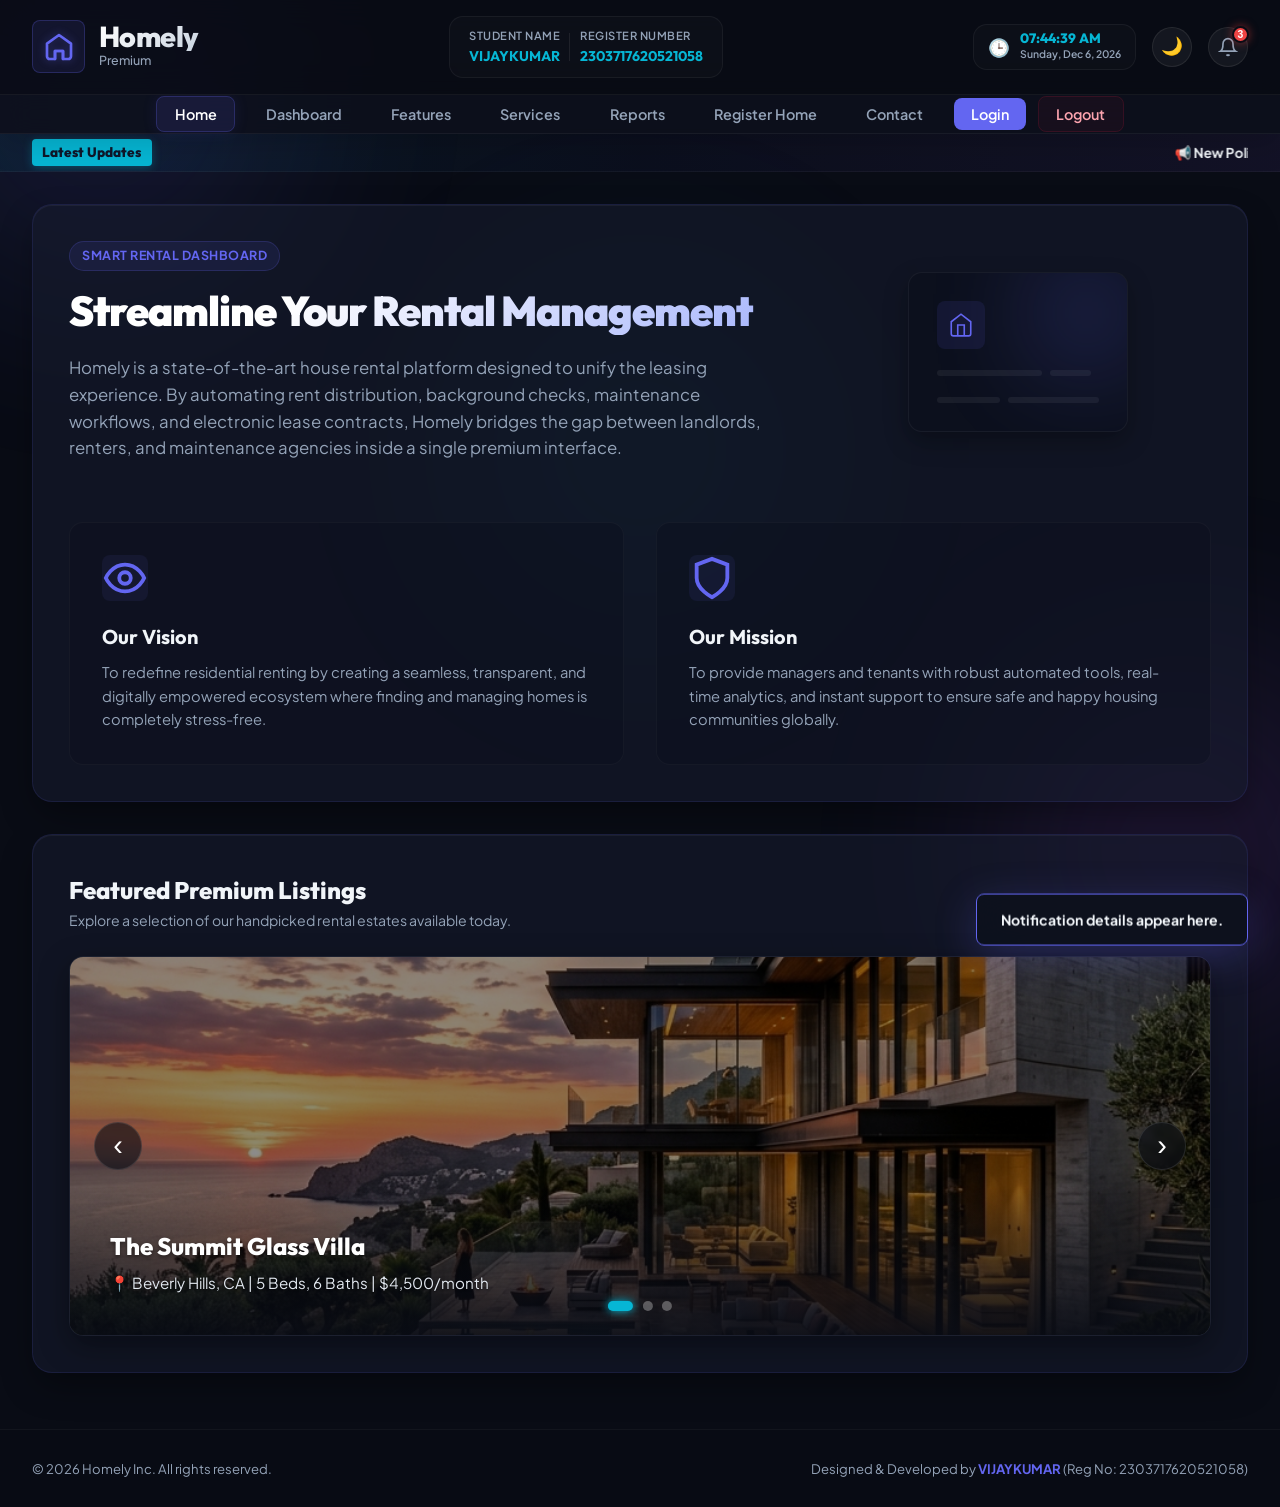
==== commit 2c2f2e2b: "feat: full auth system - user/admin registration, login, developer approval panel, rent/buy properti" ====
--- a/index.html
+++ b/index.html
@@ -3,7 +3,7 @@
 <head>
     <meta charset="UTF-8">
     <meta name="viewport" content="width=device-width, initial-scale=1.0">
-    <title>Homely - Professional House Rental Dashboard</title>
+    <title>Homely - Premium House Rental Solutions</title>
     <!-- Google Fonts for premium typography -->
     <link rel="preconnect" href="https://fonts.googleapis.com">
     <link rel="preconnect" href="https://fonts.gstatic.com" crossorigin>
@@ -106,7 +106,7 @@
                             </div>
                         </div>
                         <div class="notif-panel-footer">
-                            <a href="#dashboard" class="view-all-notifs">Go to Operations Control</a>
+                            <a href="dashboard.html" class="view-all-notifs">Go to Operations Control</a>
                         </div>
                     </div>
                 </div>
@@ -123,12 +123,14 @@
                 <span></span>
             </button>
             <ul class="nav-links" id="nav-links">
-                <li><a href="#home" class="nav-link active" id="nav-link-home">Home</a></li>
-                <li><a href="#dashboard" class="nav-link" id="nav-link-dashboard">Dashboard</a></li>
-                <li><a href="#features" class="nav-link" id="nav-link-features">Features</a></li>
-                <li><a href="#services" class="nav-link" id="nav-link-services">Services</a></li>
-                <li><a href="#reports" class="nav-link" id="nav-link-reports">Reports</a></li>
-                <li><a href="#contact" class="nav-link" id="nav-link-contact">Contact</a></li>
+                <li><a href="index.html" class="nav-link active">Home</a></li>
+                <li><a href="dashboard.html" class="nav-link">Dashboard</a></li>
+                <li><a href="features.html" class="nav-link">Features</a></li>
+                <li><a href="services.html" class="nav-link">Services</a></li>
+                <li><a href="reports.html" class="nav-link">Reports</a></li>
+                <li><a href="register-home.html" class="nav-link">Register Home</a></li>
+                <li><a href="contact.html" class="nav-link">Contact</a></li>
+                <li><a href="login.html" class="nav-link login-btn">Login</a></li>
                 <li><a href="#logout" class="nav-link logout-btn" id="nav-link-logout">Logout</a></li>
             </ul>
         </div>
@@ -242,589 +244,9 @@
                 </div>
             </div>
         </section>
-
-        <!-- 4. Dashboard Statistics -->
-        <section id="dashboard" class="content-section dashboard-section">
-            <div class="section-header-row">
-                <div>
-                    <h2 class="section-title">Operations Control</h2>
-                    <p class="section-subtitle">Real-time statistics of the rental platform ecosystem.</p>
-                </div>
-                <span class="live-indicator">
-                    <span class="dot"></span> Live Data
-                </span>
-            </div>
-            
-            <div class="stats-grid">
-                <!-- Stat Card 1 -->
-                <div class="stat-card" id="stat-total-users">
-                    <div class="stat-header">
-                        <span class="stat-label">Total Registered Users</span>
-                        <div class="stat-icon users-bg">
-                            <svg viewBox="0 0 24 24" fill="none" stroke="currentColor" stroke-width="2">
-                                <path d="M17 21v-2a4 4 0 0 0-4-4H5a4 4 0 0 0-4 4v2"/>
-                                <circle cx="9" cy="7" r="4"/>
-                                <path d="M23 21v-2a4 4 0 0 0-3-3.87"/>
-                                <path d="M16 3.13a4 4 0 0 1 0 7.75"/>
-                            </svg>
-                        </div>
-                    </div>
-                    <div class="stat-body">
-                        <h3 class="stat-value" id="val-total-users">0</h3>
-                        <!-- Sparkline graphic -->
-                        <div class="sparkline-wrapper users-stroke">
-                            <svg class="stat-chart" viewBox="0 0 100 30" preserveAspectRatio="none">
-                                <path d="M0,28 L10,25 L20,27 L30,20 L40,22 L50,15 L60,18 L70,12 L80,10 L90,5 L100,2" fill="none" stroke-width="2"></path>
-                            </svg>
-                        </div>
-                        <span class="stat-trend trend-up">
-                            <svg class="trend-icon" viewBox="0 0 24 24" fill="none" stroke="currentColor" stroke-width="3">
-                                <polyline points="18 15 12 9 6 15"/>
-                            </svg>
-                            12.4% this month
-                        </span>
-                    </div>
-                </div>
-
-                <!-- Stat Card 2 -->
-                <div class="stat-card" id="stat-active-users">
-                    <div class="stat-header">
-                        <span class="stat-label">Active Renters Online</span>
-                        <div class="stat-icon active-bg">
-                            <svg viewBox="0 0 24 24" fill="none" stroke="currentColor" stroke-width="2">
-                                <path d="M22 11.08V12a10 10 0 1 1-5.93-9.14"/>
-                                <polyline points="22 4 12 14.01 9 11.01"/>
-                            </svg>
-                        </div>
-                    </div>
-                    <div class="stat-body">
-                        <h3 class="stat-value" id="val-active-users">0</h3>
-                        <div class="sparkline-wrapper active-stroke">
-                            <svg class="stat-chart" viewBox="0 0 100 30" preserveAspectRatio="none">
-                                <path d="M0,28 L10,20 L20,18 L30,22 L40,15 L50,22 L60,12 L70,14 L80,8 L90,10 L100,5" fill="none" stroke-width="2"></path>
-                            </svg>
-                        </div>
-                        <span class="stat-trend trend-up">
-                            <svg class="trend-icon" viewBox="0 0 24 24" fill="none" stroke="currentColor" stroke-width="3">
-                                <polyline points="18 15 12 9 6 15"/>
-                            </svg>
-                            8.5% daily avg
-                        </span>
-                    </div>
-                </div>
-
-                <!-- Stat Card 3 -->
-                <div class="stat-card" id="stat-revenue">
-                    <div class="stat-header">
-                        <span class="stat-label">Monthly Gross Revenue</span>
-                        <div class="stat-icon revenue-bg">
-                            <svg viewBox="0 0 24 24" fill="none" stroke="currentColor" stroke-width="2">
-                                <line x1="12" y1="1" x2="12" y2="23"/>
-                                <path d="M17 5H9.5a3.5 3.5 0 0 0 0 7h5a3.5 3.5 0 0 1 0 7H6"/>
-                            </svg>
-                        </div>
-                    </div>
-                    <div class="stat-body">
-                        <h3 class="stat-value" id="val-revenue">$0</h3>
-                        <div class="sparkline-wrapper revenue-stroke">
-                            <svg class="stat-chart" viewBox="0 0 100 30" preserveAspectRatio="none">
-                                <path d="M0,29 L10,29 L20,25 L30,22 L40,25 L50,15 L60,10 L70,8 L80,12 L90,4 L100,1" fill="none" stroke-width="2"></path>
-                            </svg>
-                        </div>
-                        <span class="stat-trend trend-up">
-                            <svg class="trend-icon" viewBox="0 0 24 24" fill="none" stroke="currentColor" stroke-width="3">
-                                <polyline points="18 15 12 9 6 15"/>
-                            </svg>
-                            18.2% projected
-                        </span>
-                    </div>
-                </div>
-
-                <!-- Stat Card 4 -->
-                <div class="stat-card" id="stat-transactions">
-                    <div class="stat-header">
-                        <span class="stat-label">Completed Payments</span>
-                        <div class="stat-icon transactions-bg">
-                            <svg viewBox="0 0 24 24" fill="none" stroke="currentColor" stroke-width="2">
-                                <rect x="2" y="5" width="20" height="14" rx="2" ry="2"/>
-                                <line x1="2" y1="10" x2="22" y2="10"/>
-                            </svg>
-                        </div>
-                    </div>
-                    <div class="stat-body">
-                        <h3 class="stat-value" id="val-transactions">0</h3>
-                        <div class="sparkline-wrapper transactions-stroke">
-                            <svg class="stat-chart" viewBox="0 0 100 30" preserveAspectRatio="none">
-                                <path d="M0,25 L15,22 L30,28 L45,15 L60,18 L75,10 L90,12 L100,5" fill="none" stroke-width="2"></path>
-                            </svg>
-                        </div>
-                        <span class="stat-trend trend-up">
-                            <svg class="trend-icon" viewBox="0 0 24 24" fill="none" stroke="currentColor" stroke-width="3">
-                                <polyline points="18 15 12 9 6 15"/>
-                            </svg>
-                            4.3% this week
-                        </span>
-                    </div>
-                </div>
-
-                <!-- Stat Card 5 -->
-                <div class="stat-card" id="stat-notifications">
-                    <div class="stat-header">
-                        <span class="stat-label">System Notifications</span>
-                        <div class="stat-icon notifications-bg">
-                            <svg viewBox="0 0 24 24" fill="none" stroke="currentColor" stroke-width="2">
-                                <path d="M18 8A6 6 0 0 0 6 8c0 7-3 9-3 9h18s-3-2-3-9"/>
-                                <path d="M13.73 21a2 2 0 0 1-3.46 0"/>
-                            </svg>
-                        </div>
-                    </div>
-                    <div class="stat-body">
-                        <h3 class="stat-value" id="val-notifications">0</h3>
-                        <div class="sparkline-wrapper notifications-stroke">
-                            <svg class="stat-chart" viewBox="0 0 100 30" preserveAspectRatio="none">
-                                <path d="M0,5 L10,8 L20,12 L30,10 L40,15 L50,14 L60,20 L70,22 L80,18 L90,25 L100,28" fill="none" stroke-width="2"></path>
-                            </svg>
-                        </div>
-                        <span class="stat-trend trend-down alert-badge">
-                            <svg class="trend-icon" viewBox="0 0 24 24" fill="none" stroke="currentColor" stroke-width="3">
-                                <polyline points="6 9 12 15 18 9"/>
-                            </svg>
-                            6 critical alerts
-                        </span>
-                    </div>
-                </div>
-
-                <!-- Stat Card 6 -->
-                <div class="stat-card" id="stat-pending-tasks">
-                    <div class="stat-header">
-                        <span class="stat-label">Pending Staff Tasks</span>
-                        <div class="stat-icon tasks-bg">
-                            <svg viewBox="0 0 24 24" fill="none" stroke="currentColor" stroke-width="2">
-                                <path d="M14 2H6a2 2 0 0 0-2 2v16a2 2 0 0 0 2 2h12a2 2 0 0 0 2-2V8z"/>
-                                <polyline points="14 2 14 8 20 8"/>
-                                <line x1="16" y1="13" x2="8" y2="13"/>
-                                <line x1="16" y1="17" x2="8" y2="17"/>
-                                <polyline points="10 9 9 9 8 9"/>
-                            </svg>
-                        </div>
-                    </div>
-                    <div class="stat-body">
-                        <h3 class="stat-value" id="val-pending-tasks">0</h3>
-                        <div class="sparkline-wrapper tasks-stroke">
-                            <svg class="stat-chart" viewBox="0 0 100 30" preserveAspectRatio="none">
-                                <path d="M0,10 L20,15 L40,8 L60,18 L80,12 L100,20" fill="none" stroke-width="2"></path>
-                            </svg>
-                        </div>
-                        <span class="stat-trend trend-down alert-badge">
-                            <svg class="trend-icon" viewBox="0 0 24 24" fill="none" stroke="currentColor" stroke-width="3">
-                                <polyline points="6 9 12 15 18 9"/>
-                            </svg>
-                            8 high priority
-                        </span>
-                    </div>
-                </div>
-            </div>
-        </section>
-
-        <!-- 5. Features Section -->
-        <section id="features" class="content-section features-section scroll-reveal">
-            <div class="section-header-row">
-                <div>
-                    <h2 class="section-title">Platform Features</h2>
-                    <p class="section-subtitle">Cutting-edge tools that empower modern landlords and tenants.</p>
-                </div>
-            </div>
-            <div class="features-grid">
-                <!-- Feature Card 1 -->
-                <div class="feature-card">
-                    <div class="feature-icon-wrapper f-theme-1">
-                        <svg viewBox="0 0 24 24" fill="none" stroke="currentColor" stroke-width="2">
-                            <path d="M17 21v-2a4 4 0 0 0-4-4H5a4 4 0 0 0-4 4v2"/>
-                            <circle cx="9" cy="7" r="4"/>
-                        </svg>
-                    </div>
-                    <h3 class="feature-card-title">Tenant Screening</h3>
-                    <p class="feature-card-desc">Comprehensive background checks including credit scores, employment history, and prior eviction checks.</p>
-                </div>
-                <!-- Feature Card 2 -->
-                <div class="feature-card">
-                    <div class="feature-icon-wrapper f-theme-2">
-                        <svg viewBox="0 0 24 24" fill="none" stroke="currentColor" stroke-width="2">
-                            <rect x="2" y="5" width="20" height="14" rx="2" ry="2"/>
-                            <line x1="2" y1="10" x2="22" y2="10"/>
-                        </svg>
-                    </div>
-                    <h3 class="feature-card-title">Automated Rent</h3>
-                    <p class="feature-card-desc">Scheduled rent withdrawals with automatic ACH/Credit card transactions and real-time bank ledger settlement.</p>
-                </div>
-                <!-- Feature Card 3 -->
-                <div class="feature-card">
-                    <div class="feature-icon-wrapper f-theme-3">
-                        <svg viewBox="0 0 24 24" fill="none" stroke="currentColor" stroke-width="2">
-                            <path d="M14 2H6a2 2 0 0 0-2 2v16a2 2 0 0 0 2 2h12a2 2 0 0 0 2-2V8z"/>
-                            <polyline points="14 2 14 8 20 8"/>
-                        </svg>
-                    </div>
-                    <h3 class="feature-card-title">Digital Leases</h3>
-                    <p class="feature-card-desc">Generate instantly customized, legally-binding lease contracts with integrated digital signature capture.</p>
-                </div>
-                <!-- Feature Card 4 -->
-                <div class="feature-card">
-                    <div class="feature-icon-wrapper f-theme-4">
-                        <svg viewBox="0 0 24 24" fill="none" stroke="currentColor" stroke-width="2">
-                            <path d="M14.7 6.3a1 1 0 0 0 0 1.4l1.6 1.6a1 1 0 0 0 1.4 0l3.77-3.77a6 6 0 0 1-7.94 7.94l-6.91 6.91a2.12 2.12 0 0 1-3-3l6.91-6.91a6 6 0 0 1 7.94-7.94l-3.76 3.76z"/>
-                        </svg>
-                    </div>
-                    <h3 class="feature-card-title">Maintenance Tracker</h3>
-                    <p class="feature-card-desc">Submit maintenance orders, upload repair photos, assign tasks to technicians, and monitor status updates.</p>
-                </div>
-                <!-- Feature Card 5 -->
-                <div class="feature-card">
-                    <div class="feature-icon-wrapper f-theme-5">
-                        <svg viewBox="0 0 24 24" fill="none" stroke="currentColor" stroke-width="2">
-                            <polygon points="12 2 2 7 12 12 22 7 12 2"/>
-                            <polyline points="2 17 12 22 22 17"/>
-                        </svg>
-                    </div>
-                    <h3 class="feature-card-title">Inventory Mapping</h3>
-                    <p class="feature-card-desc">Keep track of property furniture, condition records, and room audits to resolve security deposit claims.</p>
-                </div>
-                <!-- Feature Card 6 -->
-                <div class="feature-card">
-                    <div class="feature-icon-wrapper f-theme-6">
-                        <svg viewBox="0 0 24 24" fill="none" stroke="currentColor" stroke-width="2">
-                            <path d="M21 16V8a2 2 0 0 0-1-1.73l-7-4a2 2 0 0 0-2 0l-7 4A2 2 0 0 0 3 8v8a2 2 0 0 0 1 1.73l7 4a2 2 0 0 0 2 0l7-4A2 2 0 0 0 21 16z"/>
-                        </svg>
-                    </div>
-                    <h3 class="feature-card-title">Law Compliance</h3>
-                    <p class="feature-card-desc">Instant compliance review checks of lease terms against regional landlord-tenant state laws.</p>
-                </div>
-            </div>
-        </section>
-
-        <!-- 6. Services Section -->
-        <section id="services" class="content-section services-section scroll-reveal">
-            <div class="section-header-row">
-                <div>
-                    <h2 class="section-title">Our Premium Services</h2>
-                    <p class="section-subtitle">Dedicated professional services to elevate your real estate management.</p>
-                </div>
-            </div>
-            <div class="services-grid">
-                <!-- Service Card 1 -->
-                <div class="service-card">
-                    <div class="service-icon-wrapper">☎️</div>
-                    <h3 class="service-card-title">24/7 Concierge Support</h3>
-                    <p class="service-card-desc">Around-the-clock emergency support for building issues, plumbing emergencies, or lockout situations.</p>
-                </div>
-                <!-- Service Card 2 -->
-                <div class="service-card">
-                    <div class="service-icon-wrapper">⚖️</div>
-                    <h3 class="service-card-title">Legal & Compliance Advice</h3>
-                    <p class="service-card-desc">Expert consultations to ensure all listings, leases, and disputes adhere strictly to state housing laws.</p>
-                </div>
-                <!-- Service Card 3 -->
-                <div class="service-card">
-                    <div class="service-icon-wrapper">📈</div>
-                    <h3 class="service-card-title">Listing Optimization</h3>
-                    <p class="service-card-desc">Professional staging tips, photography suggestions, and automated portal distribution to decrease vacancy rates.</p>
-                </div>
-                <!-- Service Card 4 -->
-                <div class="service-card">
-                    <div class="service-icon-wrapper">📊</div>
-                    <h3 class="service-card-title">Bookkeeping & Tax Reports</h3>
-                    <p class="service-card-desc">Automatically compiled income statements, maintenance logs, and structured quarterly tax filing files.</p>
-                </div>
-                <!-- Service Card 5 -->
-                <div class="service-card">
-                    <div class="service-icon-wrapper">🔨</div>
-                    <h3 class="service-card-title">Property Refurbishment</h3>
-                    <p class="service-card-desc">Connect with certified renovation agencies to refurbish spaces, yielding 15-20% higher rental pricing.</p>
-                </div>
-                <!-- Service Card 6 -->
-                <div class="service-card">
-                    <div class="service-icon-wrapper">🛡️</div>
-                    <h3 class="service-card-title">Premium Insurance Shield</h3>
-                    <p class="service-card-desc">Comprehensive landlord policy options protecting against property damage, accidental losses, and rent defaults.</p>
-                </div>
-            </div>
-        </section>
-
-        <!-- 8. Reports & Registration Section (Registration Portal + Modules Table) -->
-        <section id="reports" class="content-section reports-section scroll-reveal">
-            <div class="section-header-row" style="margin-bottom: 1.5rem;">
-                <div>
-                    <h2 class="section-title">Ecosystem Reporting & Registration</h2>
-                    <p class="section-subtitle">Manage user profiles and monitor core system architecture status.</p>
-                </div>
-            </div>
-            
-            <div class="section-card registration-wrapper" style="margin-bottom: 2.5rem;">
-                <div class="split-grid-form">
-                    <!-- Info Panel on Left -->
-                    <div class="form-info-panel">
-                        <span class="info-tag">Onboarding Portal</span>
-                        <h2 class="info-panel-title">Let's Get Started</h2>
-                        <p class="info-panel-desc">Join our housing community. Fill out the application form to secure your credential profile.</p>
-                        
-                        <div class="info-bullets">
-                            <div class="bullet-item">
-                                <div class="bullet-icon">🛡️</div>
-                                <div>
-                                    <h4>Encrypted Verification</h4>
-                                    <p>Your details are secured using industry-standard AES encryption keys.</p>
-                                </div>
-                            </div>
-                            <div class="bullet-item">
-                                <div class="bullet-icon">⚡</div>
-                                <div>
-                                    <h4>Instant Account Setup</h4>
-                                    <p>Confirm registration to gain access to premium rentals instantly.</p>
-                                </div>
-                            </div>
-                        </div>
-                    </div>
-
-                    <!-- Registration Form on Right -->
-                    <div class="form-area-container">
-                        <div class="form-header-inline">
-                            <h3 class="form-title">Enter Registration Details</h3>
-                            <p class="form-subtitle">All fields marked with <span class="required">*</span> are mandatory</p>
-                        </div>
-
-                        <form id="rental-register-form" class="responsive-form" novalidate>
-                            <div class="form-grid">
-                                <!-- Full Name -->
-                                <div class="form-group">
-                                    <label for="reg-name">Full Name <span class="required">*</span></label>
-                                    <div class="input-wrapper">
-                                        <input type="text" id="reg-name" name="name" placeholder="John Doe" required>
-                                    </div>
-                                    <span class="error-msg" id="err-name"></span>
-                                </div>
-
-                                <!-- Email -->
-                                <div class="form-group">
-                                    <label for="reg-email">Email Address <span class="required">*</span></label>
-                                    <div class="input-wrapper">
-                                        <input type="email" id="reg-email" name="email" placeholder="john@example.com" required>
-                                    </div>
-                                    <span class="error-msg" id="err-email"></span>
-                                </div>
-
-                                <!-- Phone Number -->
-                                <div class="form-group">
-                                    <label for="reg-phone">Phone Number <span class="required">*</span></label>
-                                    <div class="input-wrapper">
-                                        <input type="tel" id="reg-phone" name="phone" placeholder="9876543210" required>
-                                    </div>
-                                    <span class="error-msg" id="err-phone"></span>
-                                </div>
-
-                                <!-- Password -->
-                                <div class="form-group">
-                                    <label for="reg-password">Password <span class="required">*</span></label>
-                                    <div class="input-wrapper">
-                                        <input type="password" id="reg-password" name="password" placeholder="••••••••" required>
-                                    </div>
-                                    <span class="error-msg" id="err-password"></span>
-                                </div>
-
-                                <!-- Gender (Radio Buttons) -->
-                                <div class="form-group gender-group">
-                                    <label>Gender <span class="required">*</span></label>
-                                    <div class="radio-options">
-                                        <label class="radio-label">
-                                            <input type="radio" name="gender" value="male" required>
-                                            <span class="custom-radio"></span> Male
-                                        </label>
-                                        <label class="radio-label">
-                                            <input type="radio" name="gender" value="female">
-                                            <span class="custom-radio"></span> Female
-                                        </label>
-                                        <label class="radio-label">
-                                            <input type="radio" name="gender" value="other">
-                                            <span class="custom-radio"></span> Other
-                                        </label>
-                                    </div>
-                                    <span class="error-msg" id="err-gender"></span>
-                                </div>
-
-                                <!-- Date of Birth -->
-                                <div class="form-group">
-                                    <label for="reg-dob">Date of Birth <span class="required">*</span></label>
-                                    <div class="input-wrapper">
-                                        <input type="date" id="reg-dob" name="dob" required>
-                                    </div>
-                                    <span class="error-msg" id="err-dob"></span>
-                                </div>
-
-                                <!-- Address (Text Area) -->
-                                <div class="form-group full-width">
-                                    <label for="reg-address">Permanent Address <span class="required">*</span></label>
-                                    <div class="input-wrapper">
-                                        <textarea id="reg-address" name="address" rows="3" placeholder="Enter your complete home address" required></textarea>
-                                    </div>
-                                    <span class="error-msg" id="err-address"></span>
-                                </div>
-                            </div>
-
-                            <!-- Action Buttons -->
-                            <div class="form-actions">
-                                <button type="reset" class="btn btn-secondary" id="btn-reset-form">Reset Form</button>
-                                <button type="submit" class="btn btn-primary" id="btn-submit-form">Register Now</button>
-                            </div>
-                        </form>
-                    </div>
-                </div>
-            </div>
-
-            <!-- System Architecture Modules Table -->
-            <div class="section-card table-card">
-                <div class="table-header">
-                    <h2 class="table-title">System Architecture Modules</h2>
-                    <p class="table-subtitle">Core API modules and sub-architectures running Homely's rental engines.</p>
-                </div>
-                <div class="table-wrapper">
-                    <table class="modules-table" id="app-modules-table">
-                        <thead>
-                            <tr>
-                                <th>Module ID</th>
-                                <th>Module Name</th>
-                                <th>Operational Description</th>
-                                <th>Status</th>
-                            </tr>
-                        </thead>
-                        <tbody>
-                            <tr>
-                                <td><span class="badge badge-id">MOD-101</span></td>
-                                <td class="module-name">Tenant Dashboard Portal</td>
-                                <td>Handles prospective tenant application vetting, credit scores, profile matching, rent payment pathways, and maintenance dispatch status.</td>
-                                <td><span class="badge-status status-active">Core</span></td>
-                            </tr>
-                            <tr>
-                                <td><span class="badge badge-id">MOD-102</span></td>
-                                <td class="module-name">Landlord Console Portal</td>
-                                <td>Empowers property owners to catalog housing inventory, evaluate background reports, generate e-signatures, inspect payouts, and dispatch tasks.</td>
-                                <td><span class="badge-status status-active">Core</span></td>
-                            </tr>
-                            <tr>
-                                <td><span class="badge badge-id">MOD-103</span></td>
-                                <td class="module-name">Admin Control & Audits</td>
-                                <td>Oversees platform compliance, resolves user disputes, generates automated revenue reports, audits listings accuracy, and monitors active server APIs.</td>
-                                <td><span class="badge-status status-stable">Stable</span></td>
-                            </tr>
-                            <tr>
-                                <td><span class="badge badge-id">MOD-104</span></td>
-                                <td class="module-name">Billing & Ledger Engine</td>
-                                <td>Manages ACH payment tokens, schedules recurring receipts, calculates custom penalty fees, and generates detailed tax breakdown invoices.</td>
-                                <td><span class="badge-status status-beta">Beta</span></td>
-                            </tr>
-                        </tbody>
-                    </table>
-                </div>
-                
-                <!-- System Progress Bar (Dynamic Statistics Indicator) -->
-                <div class="system-progress-container" style="margin-top: 2rem;">
-                    <div class="progress-details" style="display: flex; justify-content: space-between; font-size: 0.82rem; margin-bottom: 0.5rem; font-weight: 700; color: var(--text-muted);">
-                        <span>🏡 Occupancy Allocation Rate</span>
-                        <span id="occupancy-rate-label">0%</span>
-                    </div>
-                    <div class="progress-track" style="height: 10px; background: rgba(255, 255, 255, 0.05); border-radius: 5px; overflow: hidden; position: relative;">
-                        <div class="progress-bar-fill" id="occupancy-progress-bar" style="width: 0%; height: 100%; background: var(--accent-gradient); transition: width 2s cubic-bezier(0.1, 0.8, 0.1, 1);"></div>
-                    </div>
-                </div>
-            </div>
-        </section>
-
-        <!-- 10. Contact Information -->
-        <section id="contact" class="content-section contact-section">
-            <div class="contact-grid">
-                <!-- Contact Details -->
-                <div class="section-card contact-details-card">
-                    <h2 class="section-card-title">Corporate Headquarters</h2>
-                    <p class="contact-intro">Have questions or need support? Reach out to our dedicated service team.</p>
-                    
-                    <ul class="contact-info-list">
-                        <li>
-                            <div class="contact-icon-wrapper mail-theme">
-                                <svg viewBox="0 0 24 24" fill="none" stroke="currentColor" stroke-width="2">
-                                    <path d="M4 4h16c1.1 0 2 .9 2 2v12c0 1.1-.9 2-2 2H4c-1.1 0-2-.9-2-2V6c0-1.1.9-2 2-2z"/>
-                                    <polyline points="22,6 12,13 2,6"/>
-                                </svg>
-                            </div>
-                            <div class="contact-text">
-                                <span class="contact-label">Email Support</span>
-                                <a href="mailto:support@homely.com" id="contact-email">support@homely.com</a>
-                            </div>
-                        </li>
-                        <li>
-                            <div class="contact-icon-wrapper phone-theme">
-                                <svg viewBox="0 0 24 24" fill="none" stroke="currentColor" stroke-width="2">
-                                    <path d="M22 16.92v3a2 2 0 0 1-2.18 2 19.79 19.79 0 0 1-8.63-3.07 19.5 19.5 0 0 1-6-6 19.79 19.79 0 0 1-3.07-8.67A2 2 0 0 1 4.11 2h3a2 2 0 0 1 2 1.72 12.84 12.84 0 0 0 .7 2.81 2 2 0 0 1-.45 2.11L8.09 9.91a16 16 0 0 0 6 6l1.27-1.27a2 2 0 0 1 2.11-.45 12.84 12.84 0 0 0 2.81.7A2 2 0 0 1 22 16.92z"/>
-                                </svg>
-                            </div>
-                            <div class="contact-text">
-                                <span class="contact-label">Phone Hotline</span>
-                                <a href="tel:+15550192834" id="contact-phone">+1 (555) 019-2834</a>
-                            </div>
-                        </li>
-                        <li>
-                            <div class="contact-icon-wrapper pin-theme">
-                                <svg viewBox="0 0 24 24" fill="none" stroke="currentColor" stroke-width="2">
-                                    <path d="M21 10c0 7-9 13-9 13s-9-6-9-13a9 9 0 0 1 18 0z"/>
-                                    <circle cx="12" cy="10" r="3"/>
-                                </svg>
-                            </div>
-                            <div class="contact-text">
-                                <span class="contact-label">Physical Office</span>
-                                <address id="contact-address">742 Evergreen Terrace, Springfield, OR 97477</address>
-                            </div>
-                        </li>
-                    </ul>
-                </div>
-
-                <!-- Connect Socially Card -->
-                <div class="section-card social-connect-card">
-                    <h2 class="section-card-title">Stay Connected</h2>
-                    <p class="social-intro">Follow Homely on social platforms for rental tips, property insights, and product updates.</p>
-                    
-                    <div class="social-links-grid" id="social-links">
-                        <a href="https://twitter.com/homely" class="social-btn twitter" target="_blank" rel="noopener noreferrer">
-                            <svg viewBox="0 0 24 24" fill="none" stroke="currentColor" stroke-width="2" class="social-icon">
-                                <path d="M23 3a10.9 10.9 0 0 1-3.14 1.53 4.48 4.48 0 0 0-7.86 3v1A10.66 10.66 0 0 1 3 4s-4 9 5 13a11.64 11.64 0 0 1-7 2c9 5 20 0 20-11.5a4.5 4.5 0 0 0-.08-.83A7.72 7.72 0 0 0 23 3z"/>
-                            </svg>
-                            <span>Twitter / X</span>
-                        </a>
-                        <a href="https://linkedin.com/company/homely" class="social-btn linkedin" target="_blank" rel="noopener noreferrer">
-                            <svg viewBox="0 0 24 24" fill="none" stroke="currentColor" stroke-width="2" class="social-icon">
-                                <path d="M16 8a6 6 0 0 1 6 6v7h-4v-7a2 2 0 0 0-2-2 2 2 0 0 0-2 2v7h-4v-7a6 6 0 0 1 6-6z"/>
-                                <rect x="2" y="9" width="4" height="12"/>
-                                <circle cx="4" cy="4" r="2"/>
-                            </svg>
-                            <span>LinkedIn</span>
-                        </a>
-                        <a href="https://facebook.com/homely" class="social-btn facebook" target="_blank" rel="noopener noreferrer">
-                            <svg viewBox="0 0 24 24" fill="none" stroke="currentColor" stroke-width="2" class="social-icon">
-                                <path d="M18 2h-3a5 5 0 0 0-5 5v3H7v4h3v8h4v-8h3l1-4h-4V7a1 1 0 0 1 1-1h3z"/>
-                            </svg>
-                            <span>Facebook</span>
-                        </a>
-                        <a href="https://instagram.com/homely" class="social-btn instagram" target="_blank" rel="noopener noreferrer">
-                            <svg viewBox="0 0 24 24" fill="none" stroke="currentColor" stroke-width="2" class="social-icon">
-                                <rect x="2" y="2" width="20" height="20" rx="5" ry="5"/>
-                                <path d="M16 11.37A4 4 0 1 1 12.63 8 4 4 0 0 1 16 11.37z"/>
-                                <line x1="17.5" y1="6.5" x2="17.51" y2="6.5"/>
-                            </svg>
-                            <span>Instagram</span>
-                        </a>
-                    </div>
-                </div>
-            </div>
-        </section>
     </main>
 
-    <!-- 11. Footer -->
+    <!-- Footer -->
     <footer class="app-footer">
         <div class="footer-container">
             <p class="copyright">&copy; 2026 Homely Inc. All rights reserved.</p>
--- a/style.css
+++ b/style.css
@@ -2284,3 +2284,931 @@
     }
 }
 
+/* --------------------------------------------------------------------------
+   25. PROPERTY CATALOG STYLES (dashboard.html)
+   -------------------------------------------------------------------------- */
+.properties-catalog-container {
+    margin-top: 2rem;
+}
+
+.properties-catalog-grid {
+    display: grid;
+    grid-template-columns: repeat(auto-fit, minmax(300px, 1fr));
+    gap: 1.75rem;
+    margin-top: 1.5rem;
+}
+
+.property-catalog-card {
+    background: var(--bg-card);
+    backdrop-filter: var(--glass-blur);
+    border: 1px solid var(--border-glow);
+    border-radius: var(--border-radius-lg);
+    overflow: hidden;
+    box-shadow: var(--box-shadow-premium);
+    transition: var(--transition-smooth);
+    display: flex;
+    flex-direction: column;
+}
+
+.property-catalog-card:hover {
+    transform: translateY(-5px);
+    border-color: var(--border-hover);
+    box-shadow: 0 20px 40px -10px rgba(99, 102, 241, 0.15);
+}
+
+.property-card-img-wrapper {
+    position: relative;
+    height: 200px;
+    width: 100%;
+    overflow: hidden;
+}
+
+.property-card-img {
+    width: 100%;
+    height: 100%;
+    object-fit: cover;
+    transition: var(--transition-smooth);
+}
+
+.property-catalog-card:hover .property-card-img {
+    transform: scale(1.06);
+}
+
+.property-card-badge {
+    position: absolute;
+    top: 1rem;
+    right: 1rem;
+    background: var(--accent-primary);
+    color: #ffffff;
+    font-size: 0.72rem;
+    font-weight: 800;
+    padding: 0.25rem 0.65rem;
+    border-radius: 4px;
+    text-transform: uppercase;
+    box-shadow: 0 4px 10px rgba(99, 102, 241, 0.3);
+}
+
+.property-card-content {
+    padding: 1.5rem;
+    display: flex;
+    flex-direction: column;
+    flex-grow: 1;
+    gap: 0.75rem;
+}
+
+.property-card-title {
+    font-family: var(--font-heading);
+    font-size: 1.2rem;
+    font-weight: 800;
+    color: var(--text-main);
+}
+
+.property-card-location {
+    font-size: 0.8rem;
+    color: var(--accent-cyan);
+    font-weight: 700;
+    display: flex;
+    align-items: center;
+    gap: 0.25rem;
+}
+
+.property-card-desc {
+    font-size: 0.82rem;
+    color: var(--text-muted);
+    line-height: 1.5;
+    flex-grow: 1;
+}
+
+.property-card-specs {
+    display: flex;
+    gap: 1rem;
+    border-top: 1px solid rgba(255, 255, 255, 0.04);
+    border-bottom: 1px solid rgba(255, 255, 255, 0.04);
+    padding: 0.65rem 0;
+    font-size: 0.78rem;
+    color: var(--text-muted);
+    font-weight: 600;
+}
+
+body.light-theme .property-card-specs {
+    border-color: rgba(15, 23, 42, 0.04);
+}
+
+.property-card-footer {
+    display: flex;
+    justify-content: space-between;
+    align-items: center;
+}
+
+.property-card-price {
+    font-family: var(--font-heading);
+    font-size: 1.25rem;
+    font-weight: 800;
+    color: var(--accent-success);
+}
+
+.property-card-btn {
+    background: rgba(99, 102, 241, 0.1);
+    color: var(--accent-primary);
+    border: 1px solid rgba(99, 102, 241, 0.15);
+    padding: 0.4rem 0.85rem;
+    border-radius: var(--border-radius-sm);
+    font-size: 0.78rem;
+    font-weight: 700;
+    cursor: pointer;
+    transition: var(--transition-smooth);
+}
+
+.property-card-btn:hover {
+    background: var(--accent-primary);
+    color: #ffffff;
+    border-color: var(--accent-primary);
+    box-shadow: 0 0 10px rgba(99, 102, 241, 0.25);
+}
+
+/* --------------------------------------------------------------------------
+   26. REGISTER HOME FORM STYLES (register-home.html)
+   -------------------------------------------------------------------------- */
+.property-register-section {
+    max-width: 850px;
+    margin: 0 auto;
+}
+
+.property-register-wrapper {
+    background: var(--bg-card);
+    border-radius: var(--border-radius-lg);
+    border: 1px solid var(--border-glow);
+    padding: 2.5rem;
+    box-shadow: var(--box-shadow-premium);
+}
+
+.select-wrapper {
+    position: relative;
+    width: 100%;
+}
+
+.form-group select {
+    width: 100%;
+    background: rgba(13, 17, 29, 0.8);
+    border: 1px solid rgba(255, 255, 255, 0.08);
+    border-radius: var(--border-radius-sm);
+    color: var(--text-main);
+    padding: 0.7rem 0.9rem;
+    font-family: var(--font-body);
+    font-size: 0.88rem;
+    transition: var(--transition-smooth);
+    appearance: none;
+    cursor: pointer;
+}
+
+body.light-theme .form-group select {
+    background: #ffffff;
+    border-color: #cbd5e1;
+    color: #0f172a;
+}
+
+.form-group select:focus {
+    outline: none;
+    border-color: var(--accent-primary);
+    box-shadow: 0 0 10px rgba(99, 102, 241, 0.2);
+}
+
+.select-wrapper::after {
+    content: '▼';
+    font-size: 0.65rem;
+    position: absolute;
+    right: 1rem;
+    top: 50%;
+    transform: translateY(-50%);
+    pointer-events: none;
+    color: var(--text-muted);
+}
+
+/* --------------------------------------------------------------------------
+   27. STATIC ACTIVE NAVBAR STYLING OVERRIDES
+   -------------------------------------------------------------------------- */
+.nav-links a {
+    transition: var(--transition-smooth);
+}
+
+.nav-link.login-btn {
+    background: var(--accent-primary) !important;
+    color: #fff !important;
+    border-radius: var(--border-radius-sm) !important;
+    padding: 0.4rem 1rem !important;
+}
+
+.nav-link.login-btn:hover {
+    background: var(--accent-secondary) !important;
+    color: #fff !important;
+}
+
+/* --------------------------------------------------------------------------
+   28. AUTH PAGE (login, user-register, admin-register)
+   -------------------------------------------------------------------------- */
+.auth-page-wrapper {
+    min-height: 100vh;
+    display: flex;
+    align-items: center;
+    justify-content: center;
+    padding: 6rem 1.5rem 3rem;
+}
+
+.auth-split-card {
+    display: grid;
+    grid-template-columns: 1fr 1fr;
+    max-width: 960px;
+    width: 100%;
+    background: var(--bg-card);
+    border: 1px solid var(--border-glow);
+    border-radius: var(--border-radius-xl);
+    overflow: hidden;
+    box-shadow: 0 30px 80px -15px rgba(0,0,0,0.5);
+}
+
+.auth-brand-panel {
+    background: linear-gradient(135deg, rgba(99,102,241,0.25) 0%, rgba(139,92,246,0.2) 50%, rgba(6,182,212,0.15) 100%);
+    border-right: 1px solid var(--border-glow);
+    padding: 3rem 2.5rem;
+    display: flex;
+    flex-direction: column;
+    justify-content: center;
+    gap: 2rem;
+    position: relative;
+    overflow: hidden;
+}
+
+.auth-brand-panel::before {
+    content: '';
+    position: absolute;
+    top: -50%;
+    left: -50%;
+    width: 200%;
+    height: 200%;
+    background: radial-gradient(circle at center, rgba(99,102,241,0.08) 0%, transparent 60%);
+    animation: rotateGlow 12s linear infinite;
+}
+
+@keyframes rotateGlow {
+    from { transform: rotate(0deg); }
+    to   { transform: rotate(360deg); }
+}
+
+.auth-brand-logo {
+    display: flex;
+    align-items: center;
+    gap: 0.85rem;
+}
+
+.auth-brand-logo svg {
+    width: 40px;
+    height: 40px;
+    color: var(--accent-primary);
+    filter: drop-shadow(0 0 8px rgba(99,102,241,0.5));
+}
+
+.auth-brand-name {
+    font-family: var(--font-heading);
+    font-size: 1.75rem;
+    font-weight: 900;
+    background: var(--accent-gradient);
+    -webkit-background-clip: text;
+    -webkit-text-fill-color: transparent;
+    background-clip: text;
+}
+
+.auth-brand-tagline {
+    font-size: 0.82rem;
+    color: var(--text-muted);
+    font-weight: 500;
+}
+
+.auth-brand-headline {
+    font-family: var(--font-heading);
+    font-size: 1.6rem;
+    font-weight: 800;
+    color: var(--text-main);
+    line-height: 1.3;
+}
+
+.auth-brand-headline span {
+    background: var(--accent-gradient);
+    -webkit-background-clip: text;
+    -webkit-text-fill-color: transparent;
+    background-clip: text;
+}
+
+.auth-brand-bullets {
+    display: flex;
+    flex-direction: column;
+    gap: 0.85rem;
+}
+
+.auth-bullet {
+    display: flex;
+    align-items: center;
+    gap: 0.75rem;
+    font-size: 0.82rem;
+    color: var(--text-muted);
+    font-weight: 500;
+}
+
+.auth-bullet-icon {
+    width: 28px;
+    height: 28px;
+    background: rgba(99,102,241,0.12);
+    border: 1px solid rgba(99,102,241,0.2);
+    border-radius: 50%;
+    display: flex;
+    align-items: center;
+    justify-content: center;
+    font-size: 0.75rem;
+    flex-shrink: 0;
+}
+
+/* Auth Form Panel */
+.auth-form-panel {
+    padding: 3rem 2.5rem;
+    display: flex;
+    flex-direction: column;
+    justify-content: center;
+}
+
+.auth-tab-row {
+    display: flex;
+    gap: 0;
+    background: rgba(255,255,255,0.03);
+    border: 1px solid var(--border-glow);
+    border-radius: var(--border-radius-sm);
+    padding: 4px;
+    margin-bottom: 2rem;
+}
+
+.auth-tab-btn {
+    flex: 1;
+    padding: 0.55rem 1rem;
+    background: transparent;
+    border: none;
+    border-radius: calc(var(--border-radius-sm) - 2px);
+    color: var(--text-muted);
+    font-family: var(--font-body);
+    font-size: 0.82rem;
+    font-weight: 700;
+    cursor: pointer;
+    transition: var(--transition-smooth);
+}
+
+.auth-tab-btn.active {
+    background: var(--accent-primary);
+    color: #ffffff;
+    box-shadow: 0 4px 12px rgba(99,102,241,0.3);
+}
+
+.auth-form-title {
+    font-family: var(--font-heading);
+    font-size: 1.5rem;
+    font-weight: 800;
+    color: var(--text-main);
+    margin-bottom: 0.35rem;
+}
+
+.auth-form-subtitle {
+    font-size: 0.82rem;
+    color: var(--text-muted);
+    margin-bottom: 1.75rem;
+}
+
+.auth-form-subtitle a {
+    color: var(--accent-primary);
+    text-decoration: none;
+    font-weight: 700;
+}
+
+.auth-form-subtitle a:hover {
+    text-decoration: underline;
+}
+
+.auth-divider {
+    display: flex;
+    align-items: center;
+    gap: 0.75rem;
+    margin: 1.25rem 0;
+    color: var(--text-muted);
+    font-size: 0.75rem;
+}
+
+.auth-divider::before,
+.auth-divider::after {
+    content: '';
+    flex: 1;
+    height: 1px;
+    background: var(--border-glow);
+}
+
+.auth-links-row {
+    display: flex;
+    justify-content: space-between;
+    align-items: center;
+    margin-top: 1.25rem;
+    font-size: 0.78rem;
+}
+
+.auth-links-row a {
+    color: var(--accent-primary);
+    text-decoration: none;
+    font-weight: 600;
+}
+
+.auth-links-row a:hover {
+    text-decoration: underline;
+}
+
+/* Single column auth form */
+.auth-form .form-grid {
+    grid-template-columns: 1fr;
+    gap: 1rem;
+}
+
+/* --------------------------------------------------------------------------
+   29. ROLE BADGES (displayed in header/navbar)
+   -------------------------------------------------------------------------- */
+.user-role-badge {
+    display: inline-flex;
+    align-items: center;
+    gap: 0.4rem;
+    padding: 0.25rem 0.65rem;
+    border-radius: 20px;
+    font-size: 0.7rem;
+    font-weight: 800;
+    text-transform: uppercase;
+    letter-spacing: 0.05em;
+}
+
+.role-user {
+    background: rgba(6,182,212,0.12);
+    color: var(--accent-cyan);
+    border: 1px solid rgba(6,182,212,0.25);
+}
+
+.role-admin {
+    background: rgba(245,158,11,0.12);
+    color: #f59e0b;
+    border: 1px solid rgba(245,158,11,0.25);
+}
+
+.role-developer {
+    background: rgba(99,102,241,0.12);
+    color: var(--accent-primary);
+    border: 1px solid rgba(99,102,241,0.25);
+}
+
+/* --------------------------------------------------------------------------
+   30. DEVELOPER PANEL STYLES
+   -------------------------------------------------------------------------- */
+.dev-gate-overlay {
+    position: fixed;
+    inset: 0;
+    background: rgba(4,6,15,0.97);
+    z-index: 9999;
+    display: flex;
+    align-items: center;
+    justify-content: center;
+    backdrop-filter: blur(12px);
+}
+
+.dev-gate-card {
+    background: var(--bg-card);
+    border: 1px solid var(--border-glow);
+    border-radius: var(--border-radius-xl);
+    padding: 3rem 2.5rem;
+    max-width: 440px;
+    width: 90%;
+    box-shadow: 0 30px 80px -10px rgba(0,0,0,0.6);
+    text-align: center;
+}
+
+.dev-gate-icon {
+    font-size: 3rem;
+    margin-bottom: 1rem;
+    filter: drop-shadow(0 0 12px rgba(99,102,241,0.5));
+}
+
+.dev-gate-title {
+    font-family: var(--font-heading);
+    font-size: 1.4rem;
+    font-weight: 800;
+    margin-bottom: 0.35rem;
+}
+
+.dev-gate-subtitle {
+    font-size: 0.82rem;
+    color: var(--text-muted);
+    margin-bottom: 1.75rem;
+}
+
+.dev-panel-header-bar {
+    display: flex;
+    align-items: center;
+    justify-content: space-between;
+    background: linear-gradient(135deg, rgba(99,102,241,0.12), rgba(139,92,246,0.08));
+    border: 1px solid rgba(99,102,241,0.2);
+    border-radius: var(--border-radius-md);
+    padding: 1.25rem 1.75rem;
+    margin-bottom: 2rem;
+}
+
+.dev-panel-title {
+    font-family: var(--font-heading);
+    font-size: 1.1rem;
+    font-weight: 800;
+}
+
+.dev-notif-badge {
+    background: var(--accent-danger);
+    color: #fff;
+    font-size: 0.72rem;
+    font-weight: 800;
+    padding: 0.2rem 0.55rem;
+    border-radius: 20px;
+}
+
+.admin-request-grid {
+    display: grid;
+    grid-template-columns: repeat(auto-fit, minmax(300px, 1fr));
+    gap: 1.25rem;
+    margin-top: 1.25rem;
+}
+
+.admin-request-card {
+    background: var(--bg-card);
+    border: 1px solid var(--border-glow);
+    border-radius: var(--border-radius-md);
+    padding: 1.5rem;
+    box-shadow: var(--box-shadow-premium);
+    transition: var(--transition-smooth);
+}
+
+.admin-request-card:hover {
+    border-color: var(--border-hover);
+    transform: translateY(-2px);
+}
+
+.admin-request-card.approved {
+    border-color: rgba(16,185,129,0.3);
+    background: rgba(16,185,129,0.04);
+}
+
+.admin-request-card.rejected {
+    border-color: rgba(225,29,72,0.3);
+    background: rgba(225,29,72,0.04);
+    opacity: 0.75;
+}
+
+.admin-req-name {
+    font-family: var(--font-heading);
+    font-size: 1rem;
+    font-weight: 800;
+    margin-bottom: 0.25rem;
+}
+
+.admin-req-org {
+    font-size: 0.78rem;
+    color: var(--accent-cyan);
+    font-weight: 700;
+    margin-bottom: 0.5rem;
+}
+
+.admin-req-email {
+    font-size: 0.75rem;
+    color: var(--text-muted);
+    margin-bottom: 0.75rem;
+}
+
+.admin-req-reason {
+    font-size: 0.78rem;
+    color: var(--text-muted);
+    background: rgba(255,255,255,0.03);
+    border: 1px solid var(--border-glow);
+    border-radius: var(--border-radius-sm);
+    padding: 0.65rem 0.85rem;
+    margin-bottom: 1rem;
+    line-height: 1.5;
+}
+
+.admin-req-actions {
+    display: flex;
+    gap: 0.65rem;
+}
+
+.btn-approve {
+    flex: 1;
+    background: rgba(16,185,129,0.1);
+    color: var(--accent-success);
+    border: 1px solid rgba(16,185,129,0.25);
+    padding: 0.5rem;
+    border-radius: var(--border-radius-sm);
+    font-size: 0.78rem;
+    font-weight: 700;
+    cursor: pointer;
+    transition: var(--transition-smooth);
+}
+
+.btn-approve:hover {
+    background: var(--accent-success);
+    color: #fff;
+    border-color: var(--accent-success);
+}
+
+.btn-reject {
+    flex: 1;
+    background: rgba(225,29,72,0.08);
+    color: var(--accent-danger);
+    border: 1px solid rgba(225,29,72,0.2);
+    padding: 0.5rem;
+    border-radius: var(--border-radius-sm);
+    font-size: 0.78rem;
+    font-weight: 700;
+    cursor: pointer;
+    transition: var(--transition-smooth);
+}
+
+.btn-reject:hover {
+    background: var(--accent-danger);
+    color: #fff;
+    border-color: var(--accent-danger);
+}
+
+.status-pill {
+    display: inline-block;
+    padding: 0.2rem 0.6rem;
+    border-radius: 20px;
+    font-size: 0.68rem;
+    font-weight: 800;
+    text-transform: uppercase;
+    letter-spacing: 0.05em;
+}
+
+.status-pending  { background: rgba(245,158,11,0.12); color: #f59e0b; border: 1px solid rgba(245,158,11,0.25); }
+.status-approved { background: rgba(16,185,129,0.12); color: var(--accent-success); border: 1px solid rgba(16,185,129,0.25); }
+.status-rejected { background: rgba(225,29,72,0.10); color: var(--accent-danger); border: 1px solid rgba(225,29,72,0.2); }
+
+/* --------------------------------------------------------------------------
+   31. RENT / BUY MODAL OVERLAY
+   -------------------------------------------------------------------------- */
+.modal-overlay {
+    display: none;
+    position: fixed;
+    inset: 0;
+    background: rgba(4,6,15,0.85);
+    z-index: 8000;
+    align-items: center;
+    justify-content: center;
+    backdrop-filter: blur(8px);
+    animation: fadeInAnimation 0.2s ease;
+}
+
+.modal-overlay.show {
+    display: flex;
+}
+
+.modal-card {
+    background: var(--bg-card);
+    border: 1px solid var(--border-glow);
+    border-radius: var(--border-radius-xl);
+    padding: 2.5rem;
+    max-width: 480px;
+    width: 90%;
+    box-shadow: 0 30px 80px -10px rgba(0,0,0,0.6);
+    position: relative;
+    animation: slideUpModal 0.3s cubic-bezier(0.34,1.56,0.64,1);
+}
+
+@keyframes slideUpModal {
+    from { transform: translateY(30px); opacity: 0; }
+    to   { transform: translateY(0);    opacity: 1; }
+}
+
+.modal-close-btn {
+    position: absolute;
+    top: 1rem;
+    right: 1rem;
+    background: rgba(255,255,255,0.05);
+    border: 1px solid var(--border-glow);
+    color: var(--text-muted);
+    width: 32px;
+    height: 32px;
+    border-radius: 50%;
+    font-size: 1.1rem;
+    cursor: pointer;
+    display: flex;
+    align-items: center;
+    justify-content: center;
+    transition: var(--transition-smooth);
+}
+
+.modal-close-btn:hover {
+    background: rgba(225,29,72,0.1);
+    color: var(--accent-danger);
+    border-color: var(--accent-danger);
+}
+
+.modal-icon { font-size: 2.5rem; margin-bottom: 0.75rem; }
+.modal-title {
+    font-family: var(--font-heading);
+    font-size: 1.3rem;
+    font-weight: 800;
+    margin-bottom: 0.35rem;
+}
+.modal-subtitle { font-size: 0.82rem; color: var(--text-muted); margin-bottom: 1.5rem; }
+
+.modal-property-info {
+    background: rgba(255,255,255,0.03);
+    border: 1px solid var(--border-glow);
+    border-radius: var(--border-radius-md);
+    padding: 1.25rem;
+    margin-bottom: 1.5rem;
+}
+
+.modal-property-info h4 {
+    font-family: var(--font-heading);
+    font-size: 1rem;
+    font-weight: 800;
+    margin-bottom: 0.25rem;
+}
+
+.modal-property-info p {
+    font-size: 0.78rem;
+    color: var(--text-muted);
+}
+
+.modal-price-tag {
+    font-family: var(--font-heading);
+    font-size: 1.4rem;
+    font-weight: 900;
+    color: var(--accent-success);
+    margin-top: 0.5rem;
+}
+
+.modal-actions {
+    display: flex;
+    gap: 0.75rem;
+}
+
+/* --------------------------------------------------------------------------
+   32. MY PROPERTIES / USER ACTIVITY SECTION
+   -------------------------------------------------------------------------- */
+.user-activity-grid {
+    display: grid;
+    grid-template-columns: repeat(auto-fit, minmax(260px, 1fr));
+    gap: 1.25rem;
+    margin-top: 1.25rem;
+}
+
+.activity-card {
+    background: var(--bg-card);
+    border: 1px solid var(--border-glow);
+    border-radius: var(--border-radius-md);
+    padding: 1.25rem;
+    display: flex;
+    gap: 1rem;
+    align-items: flex-start;
+    transition: var(--transition-smooth);
+}
+
+.activity-card:hover {
+    border-color: var(--border-hover);
+    transform: translateY(-2px);
+}
+
+.activity-card-icon {
+    width: 42px;
+    height: 42px;
+    border-radius: 10px;
+    display: flex;
+    align-items: center;
+    justify-content: center;
+    font-size: 1.2rem;
+    flex-shrink: 0;
+}
+
+.icon-rent { background: rgba(6,182,212,0.1); border: 1px solid rgba(6,182,212,0.2); }
+.icon-buy  { background: rgba(16,185,129,0.1); border: 1px solid rgba(16,185,129,0.2); }
+
+.activity-card-info h4 {
+    font-family: var(--font-heading);
+    font-size: 0.9rem;
+    font-weight: 800;
+    margin-bottom: 0.2rem;
+}
+
+.activity-card-info p {
+    font-size: 0.75rem;
+    color: var(--text-muted);
+    margin-bottom: 0.35rem;
+}
+
+.activity-price {
+    font-size: 0.8rem;
+    font-weight: 800;
+    color: var(--accent-success);
+}
+
+.activity-date {
+    font-size: 0.7rem;
+    color: var(--text-muted);
+    margin-top: 0.2rem;
+}
+
+/* --------------------------------------------------------------------------
+   33. PROPERTY CARD — RENT / BUY BUTTON ROW
+   -------------------------------------------------------------------------- */
+.property-card-actions {
+    display: flex;
+    gap: 0.5rem;
+    margin-top: 0.5rem;
+}
+
+.btn-rent {
+    flex: 1;
+    background: rgba(6,182,212,0.1);
+    color: var(--accent-cyan);
+    border: 1px solid rgba(6,182,212,0.2);
+    padding: 0.4rem 0.6rem;
+    border-radius: var(--border-radius-sm);
+    font-size: 0.75rem;
+    font-weight: 700;
+    cursor: pointer;
+    transition: var(--transition-smooth);
+}
+
+.btn-rent:hover {
+    background: var(--accent-cyan);
+    color: #000;
+    border-color: var(--accent-cyan);
+}
+
+.btn-buy {
+    flex: 1;
+    background: rgba(16,185,129,0.1);
+    color: var(--accent-success);
+    border: 1px solid rgba(16,185,129,0.2);
+    padding: 0.4rem 0.6rem;
+    border-radius: var(--border-radius-sm);
+    font-size: 0.75rem;
+    font-weight: 700;
+    cursor: pointer;
+    transition: var(--transition-smooth);
+}
+
+.btn-buy:hover {
+    background: var(--accent-success);
+    color: #fff;
+    border-color: var(--accent-success);
+}
+
+.btn-rented-tag {
+    flex: 1;
+    background: rgba(6,182,212,0.08);
+    color: var(--accent-cyan);
+    border: 1px dashed rgba(6,182,212,0.35);
+    padding: 0.4rem 0.6rem;
+    border-radius: var(--border-radius-sm);
+    font-size: 0.73rem;
+    font-weight: 800;
+    text-align: center;
+    cursor: default;
+}
+
+.btn-bought-tag {
+    flex: 1;
+    background: rgba(16,185,129,0.08);
+    color: var(--accent-success);
+    border: 1px dashed rgba(16,185,129,0.35);
+    padding: 0.4rem 0.6rem;
+    border-radius: var(--border-radius-sm);
+    font-size: 0.73rem;
+    font-weight: 800;
+    text-align: center;
+    cursor: default;
+}
+
+/* --------------------------------------------------------------------------
+   34. RESPONSIVE AUTH
+   -------------------------------------------------------------------------- */
+@media (max-width: 768px) {
+    .auth-split-card {
+        grid-template-columns: 1fr;
+    }
+    .auth-brand-panel {
+        display: none;
+    }
+    .auth-form-panel {
+        padding: 2rem 1.5rem;
+    }
+    .contact-split-layout {
+        grid-template-columns: 1fr !important;
+    }
+}
+
+
+
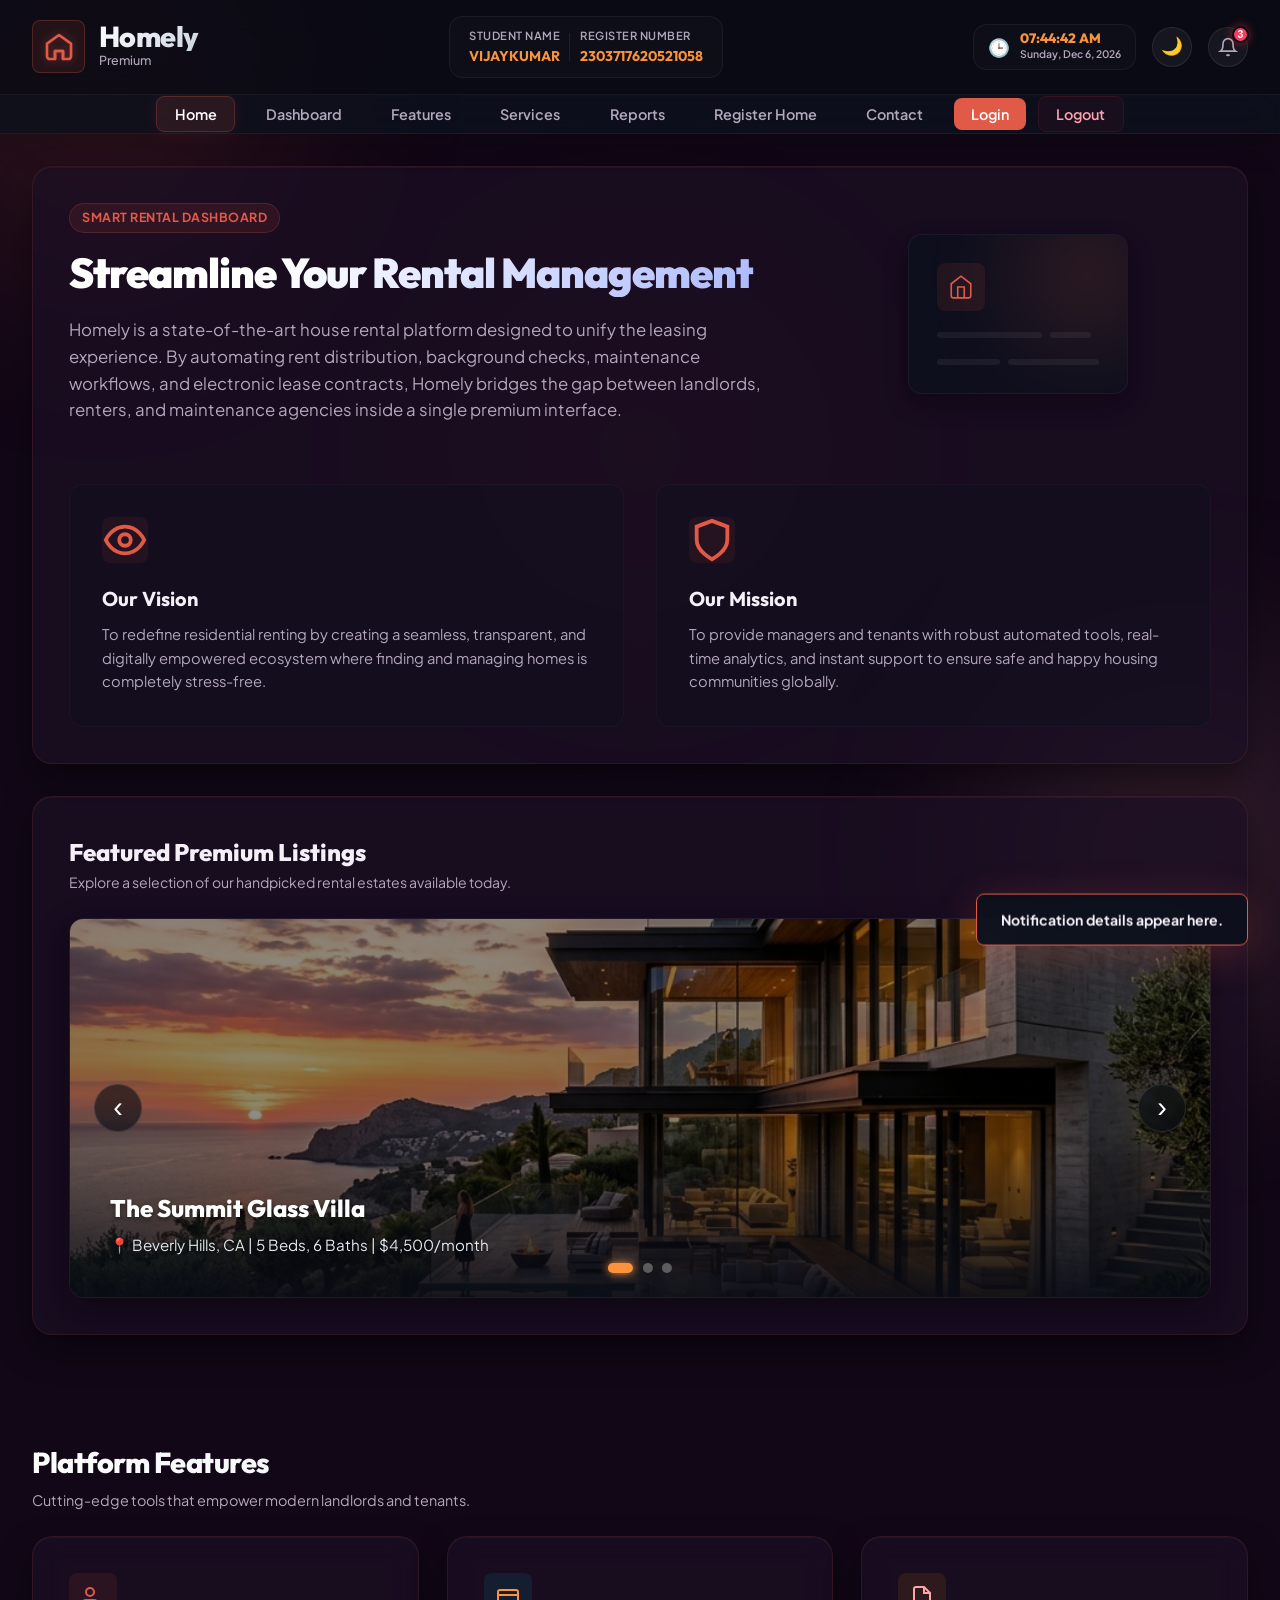
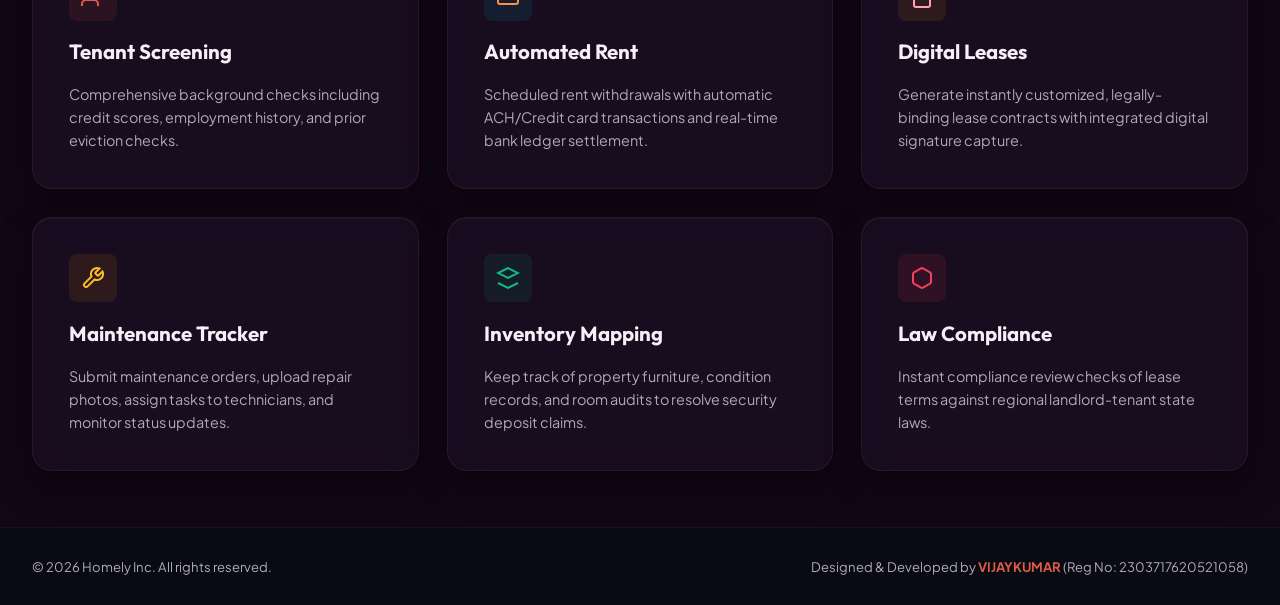
==== commit 04075d4c: "feat: remove latest updates marquee banner and add platform features section directly to index.html" ====
--- a/index.html
+++ b/index.html
@@ -136,13 +136,6 @@
         </div>
     </nav>
 
-    <!-- Announcement Banner using marquee -->
-    <div class="announcement-banner">
-        <div class="banner-label">Latest Updates</div>
-        <marquee behavior="scroll" direction="left" scrollamount="5" onmouseover="this.stop();" onmouseout="this.start();" id="announcement-marquee">
-            📢 <strong>New Policy:</strong> Security deposit caps reduced to a maximum of 2 months' rent. | 🏢 <strong>Feature Update:</strong> Direct landlord-tenant chat is now active! | 🌟 <strong>Market Alert:</strong> Rental demand has increased by 15% in suburban sectors. | 💳 <strong>Maintenance Notice:</strong> Online payment systems will undergo scheduled upgrades on Saturday at 2:00 AM UTC.
-        </marquee>
-    </div>
 
     <!-- Main Container -->
     <main class="main-content">
@@ -241,6 +234,74 @@
                         <span class="dot" data-slide="1"></span>
                         <span class="dot" data-slide="2"></span>
                     </div>
+        </section>
+
+        <!-- Platform Features Section -->
+        <section id="features" class="content-section features-section scroll-reveal" style="margin-top: 3rem;">
+            <div class="section-header-row">
+                <div>
+                    <h2 class="section-title">Platform Features</h2>
+                    <p class="section-subtitle">Cutting-edge tools that empower modern landlords and tenants.</p>
+                </div>
+            </div>
+            <div class="features-grid">
+                <div class="feature-card">
+                    <div class="feature-icon-wrapper f-theme-1">
+                        <svg viewBox="0 0 24 24" fill="none" stroke="currentColor" stroke-width="2">
+                            <path d="M17 21v-2a4 4 0 0 0-4-4H5a4 4 0 0 0-4 4v2"/>
+                            <circle cx="9" cy="7" r="4"/>
+                        </svg>
+                    </div>
+                    <h3 class="feature-card-title">Tenant Screening</h3>
+                    <p class="feature-card-desc">Comprehensive background checks including credit scores, employment history, and prior eviction checks.</p>
+                </div>
+                <div class="feature-card">
+                    <div class="feature-icon-wrapper f-theme-2">
+                        <svg viewBox="0 0 24 24" fill="none" stroke="currentColor" stroke-width="2">
+                            <rect x="2" y="5" width="20" height="14" rx="2" ry="2"/>
+                            <line x1="2" y1="10" x2="22" y2="10"/>
+                        </svg>
+                    </div>
+                    <h3 class="feature-card-title">Automated Rent</h3>
+                    <p class="feature-card-desc">Scheduled rent withdrawals with automatic ACH/Credit card transactions and real-time bank ledger settlement.</p>
+                </div>
+                <div class="feature-card">
+                    <div class="feature-icon-wrapper f-theme-3">
+                        <svg viewBox="0 0 24 24" fill="none" stroke="currentColor" stroke-width="2">
+                            <path d="M14 2H6a2 2 0 0 0-2 2v16a2 2 0 0 0 2 2h12a2 2 0 0 0 2-2V8z"/>
+                            <polyline points="14 2 14 8 20 8"/>
+                        </svg>
+                    </div>
+                    <h3 class="feature-card-title">Digital Leases</h3>
+                    <p class="feature-card-desc">Generate instantly customized, legally-binding lease contracts with integrated digital signature capture.</p>
+                </div>
+                <div class="feature-card">
+                    <div class="feature-icon-wrapper f-theme-4">
+                        <svg viewBox="0 0 24 24" fill="none" stroke="currentColor" stroke-width="2">
+                            <path d="M14.7 6.3a1 1 0 0 0 0 1.4l1.6 1.6a1 1 0 0 0 1.4 0l3.77-3.77a6 6 0 0 1-7.94 7.94l-6.91 6.91a2.12 2.12 0 0 1-3-3l6.91-6.91a6 6 0 0 1 7.94-7.94l-3.76 3.76z"/>
+                        </svg>
+                    </div>
+                    <h3 class="feature-card-title">Maintenance Tracker</h3>
+                    <p class="feature-card-desc">Submit maintenance orders, upload repair photos, assign tasks to technicians, and monitor status updates.</p>
+                </div>
+                <div class="feature-card">
+                    <div class="feature-icon-wrapper f-theme-5">
+                        <svg viewBox="0 0 24 24" fill="none" stroke="currentColor" stroke-width="2">
+                            <polygon points="12 2 2 7 12 12 22 7 12 2"/>
+                            <polyline points="2 17 12 22 22 17"/>
+                        </svg>
+                    </div>
+                    <h3 class="feature-card-title">Inventory Mapping</h3>
+                    <p class="feature-card-desc">Keep track of property furniture, condition records, and room audits to resolve security deposit claims.</p>
+                </div>
+                <div class="feature-card">
+                    <div class="feature-icon-wrapper f-theme-6">
+                        <svg viewBox="0 0 24 24" fill="none" stroke="currentColor" stroke-width="2">
+                            <path d="M21 16V8a2 2 0 0 0-1-1.73l-7-4a2 2 0 0 0-2 0l-7 4A2 2 0 0 0 3 8v8a2 2 0 0 0 1 1.73l7 4a2 2 0 0 0 2 0l7-4A2 2 0 0 0 21 16z"/>
+                        </svg>
+                    </div>
+                    <h3 class="feature-card-title">Law Compliance</h3>
+                    <p class="feature-card-desc">Instant compliance review checks of lease terms against regional landlord-tenant state laws.</p>
                 </div>
             </div>
         </section>
--- a/style.css
+++ b/style.css
@@ -6,25 +6,25 @@
    1. CSS VARIABLES & DESIGN TOKENS
    -------------------------------------------------------------------------- */
 :root {
-    /* Color Palette */
-    --bg-primary: #090c15;
-    --bg-secondary: #0d111d;
-    --bg-card: rgba(22, 28, 45, 0.6);
-    --border-glow: rgba(99, 102, 241, 0.12);
-    --border-hover: rgba(99, 102, 241, 0.3);
+    /* Color Palette — Boutique Warm Plum + Terracotta & Soft Peach */
+    --bg-primary: #110716;
+    --bg-secondary: #170d1d;
+    --bg-card: rgba(28, 15, 36, 0.70);
+    --border-glow: rgba(224, 90, 71, 0.12);
+    --border-hover: rgba(224, 90, 71, 0.32);
     
-    --text-main: #f1f5f9;
-    --text-muted: #94a3b8;
-    --text-inverse: #0f172a;
+    --text-main: #f5eff7;
+    --text-muted: #b4a7bc;
+    --text-inverse: #110716;
 
     /* Theme Accents */
-    --accent-primary: #6366f1; /* Indigo */
-    --accent-secondary: #a855f7; /* Purple */
-    --accent-gradient: linear-gradient(135deg, var(--accent-primary) 0%, var(--accent-secondary) 100%);
+    --accent-primary: #e05a47; /* Earthy Terracotta */
+    --accent-secondary: #fda4af; /* Soft Peach */
+    --accent-gradient: linear-gradient(135deg, #e05a47 0%, #e11d48 50%, #fda4af 100%);
     --accent-success: #10b981; /* Emerald */
-    --accent-warning: #f59e0b; /* Amber */
-    --accent-danger: #ef4444; /* Rose */
-    --accent-cyan: #06b6d4; /* Cyan */
+    --accent-warning: #fbbf24; /* Amber Gold */
+    --accent-danger: #f43f5e; /* Rose Crimson */
+    --accent-cyan: #fb923c; /* Coral Peach */
 
     /* Typography */
     --font-heading: 'Outfit', 'Inter', sans-serif;
@@ -34,7 +34,8 @@
     --border-radius-sm: 8px;
     --border-radius-md: 14px;
     --border-radius-lg: 20px;
-    --box-shadow-premium: 0 15px 35px -5px rgba(0, 0, 0, 0.4), inset 0 1px 0 0 rgba(255, 255, 255, 0.05);
+    --border-radius-xl: 20px;
+    --box-shadow-premium: 0 15px 35px -5px rgba(0, 0, 0, 0.5), inset 0 1px 0 0 rgba(255, 255, 255, 0.04);
     --glass-blur: blur(16px);
     --transition-smooth: all 0.35s cubic-bezier(0.25, 0.8, 0.25, 1);
 }
@@ -155,8 +156,8 @@
 }
 
 .logo-wrapper {
-    background: rgba(99, 102, 241, 0.1);
-    border: 1px solid rgba(99, 102, 241, 0.25);
+    background: rgba(224, 90, 71, 0.1);
+    border: 1px solid rgba(224, 90, 71, 0.25);
     padding: 0.6rem;
     border-radius: var(--border-radius-sm);
     display: flex;
@@ -168,7 +169,7 @@
     width: 32px;
     height: 32px;
     color: var(--accent-primary);
-    filter: drop-shadow(0 0 4px rgba(99, 102, 241, 0.4));
+    filter: drop-shadow(0 0 4px rgba(224, 90, 71, 0.4));
 }
 
 .brand-details {
@@ -283,9 +284,9 @@
 
 .nav-link.active {
     color: #ffffff;
-    background: rgba(99, 102, 241, 0.12);
-    border-color: rgba(99, 102, 241, 0.25);
-    box-shadow: 0 0 15px rgba(99, 102, 241, 0.1);
+    background: rgba(224, 90, 71, 0.12);
+    border-color: rgba(224, 90, 71, 0.25);
+    box-shadow: 0 0 15px rgba(224, 90, 71, 0.1);
 }
 
 .logout-btn {
@@ -324,7 +325,7 @@
    6. ANNOUNCEMENT MARQUEE
    -------------------------------------------------------------------------- */
 .announcement-banner {
-    background: linear-gradient(90deg, rgba(6, 182, 212, 0.08) 0%, rgba(99, 102, 241, 0.04) 50%, rgba(139, 92, 246, 0.08) 100%);
+    background: linear-gradient(90deg, rgba(224, 90, 71, 0.08) 0%, rgba(20, 184, 166, 0.04) 50%, rgba(245, 158, 11, 0.08) 100%);
     border-bottom: 1px solid rgba(255, 255, 255, 0.04);
     display: flex;
     align-items: center;
@@ -424,8 +425,8 @@
 }
 
 .hero-badge {
-    background: rgba(99, 102, 241, 0.1);
-    border: 1px solid rgba(99, 102, 241, 0.2);
+    background: rgba(224, 90, 71, 0.1);
+    border: 1px solid rgba(224, 90, 71, 0.2);
     color: var(--accent-primary);
     padding: 0.25rem 0.75rem;
     border-radius: 20px;
@@ -492,7 +493,7 @@
     width: 48px;
     height: 48px;
     color: var(--accent-primary);
-    background: rgba(99, 102, 241, 0.1);
+    background: rgba(224, 90, 71, 0.1);
     border-radius: var(--border-radius-sm);
     display: flex;
     align-items: center;
@@ -537,7 +538,7 @@
 
 .vm-card:hover {
     transform: translateY(-4px);
-    border-color: rgba(99, 102, 241, 0.15);
+    border-color: rgba(224, 90, 71, 0.15);
     background: rgba(13, 17, 29, 0.7);
 }
 
@@ -548,7 +549,7 @@
     display: flex;
     align-items: center;
     justify-content: center;
-    background: rgba(99, 102, 241, 0.08);
+    background: rgba(224, 90, 71, 0.08);
     color: var(--accent-primary);
     margin-bottom: 1.25rem;
     transition: var(--transition-smooth);
@@ -557,7 +558,7 @@
 .vision-card:hover .vm-icon-wrapper {
     background: var(--accent-primary);
     color: #ffffff;
-    box-shadow: 0 0 15px rgba(99, 102, 241, 0.3);
+    box-shadow: 0 0 15px rgba(224, 90, 71, 0.3);
 }
 
 .mission-card:hover .vm-icon-wrapper {
@@ -680,11 +681,11 @@
 }
 
 /* Icon Colors */
-.users-bg { background: rgba(99, 102, 241, 0.1); color: var(--accent-primary); }
+.users-bg { background: rgba(224, 90, 71, 0.1); color: var(--accent-primary); }
 .active-bg { background: rgba(16, 185, 129, 0.1); color: var(--accent-success); }
 .revenue-bg { background: rgba(245, 158, 11, 0.1); color: var(--accent-warning); }
 .transactions-bg { background: rgba(6, 182, 212, 0.1); color: var(--accent-cyan); }
-.notifications-bg { background: rgba(168, 85, 247, 0.1); color: var(--accent-secondary); }
+.notifications-bg { background: rgba(245, 158, 11, 0.1); color: var(--accent-secondary); }
 .tasks-bg { background: rgba(239, 68, 68, 0.1); color: var(--accent-danger); }
 
 .stat-body {
@@ -771,7 +772,7 @@
     justify-content: center;
 }
 
-.features-theme { background: rgba(99, 102, 241, 0.1); color: var(--accent-primary); }
+.features-theme { background: rgba(224, 90, 71, 0.1); color: var(--accent-primary); }
 .services-theme { background: rgba(6, 182, 212, 0.1); color: var(--accent-cyan); }
 
 .card-title-icon {
@@ -861,7 +862,7 @@
 
 /* Info Panel (Left) */
 .form-info-panel {
-    background: linear-gradient(180deg, rgba(99, 102, 241, 0.15) 0%, rgba(13, 17, 29, 0) 100%);
+    background: linear-gradient(180deg, rgba(224, 90, 71, 0.15) 0%, rgba(13, 17, 29, 0) 100%);
     border-right: 1px solid rgba(255, 255, 255, 0.05);
     padding: 3rem;
     display: flex;
@@ -1002,7 +1003,7 @@
 .form-group textarea:focus {
     outline: none;
     border-color: var(--accent-primary);
-    box-shadow: 0 0 10px rgba(99, 102, 241, 0.2);
+    box-shadow: 0 0 10px rgba(224, 90, 71, 0.2);
     background: rgba(13, 17, 29, 0.95);
 }
 
@@ -1051,7 +1052,7 @@
 .radio-label input[type="radio"]:checked ~ .custom-radio {
     border-color: var(--accent-primary);
     background: var(--accent-primary);
-    box-shadow: 0 0 8px rgba(99, 102, 241, 0.6);
+    box-shadow: 0 0 8px rgba(224, 90, 71, 0.6);
 }
 
 .custom-radio::after {
@@ -1093,12 +1094,12 @@
 .btn-primary {
     background: var(--accent-gradient);
     color: #ffffff;
-    box-shadow: 0 4px 15px rgba(99, 102, 241, 0.25);
+    box-shadow: 0 4px 15px rgba(224, 90, 71, 0.25);
 }
 
 .btn-primary:hover {
     transform: translateY(-2px);
-    box-shadow: 0 6px 20px rgba(99, 102, 241, 0.45);
+    box-shadow: 0 6px 20px rgba(224, 90, 71, 0.45);
 }
 
 .btn-secondary {
@@ -1214,9 +1215,9 @@
 }
 
 .status-stable {
-    background: rgba(99, 102, 241, 0.12);
+    background: rgba(224, 90, 71, 0.12);
     color: var(--accent-primary);
-    border: 1px solid rgba(99, 102, 241, 0.2);
+    border: 1px solid rgba(224, 90, 71, 0.2);
 }
 
 .status-beta {
@@ -1268,7 +1269,7 @@
     height: 18px;
 }
 
-.mail-theme { background: rgba(99, 102, 241, 0.08); color: var(--accent-primary); }
+.mail-theme { background: rgba(224, 90, 71, 0.08); color: var(--accent-primary); }
 .phone-theme { background: rgba(16, 185, 129, 0.08); color: var(--accent-success); }
 .pin-theme { background: rgba(6, 182, 212, 0.08); color: var(--accent-cyan); }
 
@@ -1409,7 +1410,7 @@
     background: rgba(13, 17, 29, 0.95);
     backdrop-filter: var(--glass-blur);
     border: 1px solid var(--accent-primary);
-    box-shadow: 0 10px 40px rgba(99, 102, 241, 0.25);
+    box-shadow: 0 10px 40px rgba(224, 90, 71, 0.25);
     border-radius: var(--border-radius-sm);
     padding: 0.85rem 1.5rem;
     z-index: 1000;
@@ -1541,14 +1542,14 @@
 
 /* 16. LIGHT THEME OVERRIDES & TOGGLE BUTTON */
 body.light-theme {
-    --bg-primary: #f8fafc;
-    --bg-secondary: #f1f5f9;
-    --bg-card: rgba(255, 255, 255, 0.75);
-    --border-glow: rgba(99, 102, 241, 0.08);
-    --border-hover: rgba(99, 102, 241, 0.22);
-    --text-main: #0f172a;
-    --text-muted: #64748b;
-    --text-inverse: #f8fafc;
+    --bg-primary: #faf8f5;
+    --bg-secondary: #f3ede4;
+    --bg-card: rgba(255, 255, 255, 0.82);
+    --border-glow: rgba(224, 90, 71, 0.08);
+    --border-hover: rgba(224, 90, 71, 0.22);
+    --text-main: #25122e;
+    --text-muted: #73647a;
+    --text-inverse: #faf8f5;
 }
 
 body.light-theme .app-header {
@@ -1599,11 +1600,11 @@
 
 body.light-theme .toast-notification {
     background: #ffffff;
-    box-shadow: 0 10px 30px rgba(99, 102, 241, 0.15);
+    box-shadow: 0 10px 30px rgba(224, 90, 71, 0.15);
 }
 
 body.light-theme .form-info-panel {
-    background: linear-gradient(180deg, rgba(99, 102, 241, 0.05) 0%, rgba(255, 255, 255, 0) 100%);
+    background: linear-gradient(180deg, rgba(224, 90, 71, 0.05) 0%, rgba(255, 255, 255, 0) 100%);
 }
 
 body.light-theme .form-group input,
@@ -1708,7 +1709,7 @@
 
 .header-clock:hover {
     background: rgba(255, 255, 255, 0.04);
-    border-color: rgba(99, 102, 241, 0.15);
+    border-color: rgba(224, 90, 71, 0.15);
 }
 
 body.light-theme .header-clock {
@@ -2062,7 +2063,7 @@
     background: var(--accent-primary);
     border-color: var(--accent-primary);
     transform: translateY(-50%) scale(1.08);
-    box-shadow: 0 0 15px rgba(99, 102, 241, 0.4);
+    box-shadow: 0 0 15px rgba(224, 90, 71, 0.4);
 }
 
 .arrow-left {
@@ -2127,7 +2128,7 @@
 .feature-card:hover, .service-card:hover {
     transform: translateY(-5px);
     border-color: var(--border-hover);
-    box-shadow: 0 20px 40px -10px rgba(99, 102, 241, 0.15);
+    box-shadow: 0 20px 40px -10px rgba(224, 90, 71, 0.15);
 }
 
 .feature-icon-wrapper {
@@ -2146,9 +2147,9 @@
 }
 
 /* Feature Colors */
-.f-theme-1 { background: rgba(99, 102, 241, 0.1); color: var(--accent-primary); }
+.f-theme-1 { background: rgba(224, 90, 71, 0.1); color: var(--accent-primary); }
 .f-theme-2 { background: rgba(6, 182, 212, 0.1); color: var(--accent-cyan); }
-.f-theme-3 { background: rgba(168, 85, 247, 0.1); color: var(--accent-secondary); }
+.f-theme-3 { background: rgba(245, 158, 11, 0.1); color: var(--accent-secondary); }
 .f-theme-4 { background: rgba(245, 158, 11, 0.1); color: var(--accent-warning); }
 .f-theme-5 { background: rgba(16, 185, 129, 0.1); color: var(--accent-success); }
 .f-theme-6 { background: rgba(239, 68, 68, 0.1); color: var(--accent-danger); }
@@ -2248,7 +2249,7 @@
 .back-to-top-btn:hover {
     background: var(--accent-primary);
     border-color: var(--accent-primary);
-    box-shadow: 0 0 20px rgba(99, 102, 241, 0.45);
+    box-shadow: 0 0 20px rgba(224, 90, 71, 0.45);
     transform: translateY(-4px);
 }
 
@@ -2313,7 +2314,7 @@
 .property-catalog-card:hover {
     transform: translateY(-5px);
     border-color: var(--border-hover);
-    box-shadow: 0 20px 40px -10px rgba(99, 102, 241, 0.15);
+    box-shadow: 0 20px 40px -10px rgba(224, 90, 71, 0.15);
 }
 
 .property-card-img-wrapper {
@@ -2345,7 +2346,7 @@
     padding: 0.25rem 0.65rem;
     border-radius: 4px;
     text-transform: uppercase;
-    box-shadow: 0 4px 10px rgba(99, 102, 241, 0.3);
+    box-shadow: 0 4px 10px rgba(224, 90, 71, 0.3);
 }
 
 .property-card-content {
@@ -2408,9 +2409,9 @@
 }
 
 .property-card-btn {
-    background: rgba(99, 102, 241, 0.1);
+    background: rgba(224, 90, 71, 0.1);
     color: var(--accent-primary);
-    border: 1px solid rgba(99, 102, 241, 0.15);
+    border: 1px solid rgba(224, 90, 71, 0.15);
     padding: 0.4rem 0.85rem;
     border-radius: var(--border-radius-sm);
     font-size: 0.78rem;
@@ -2423,7 +2424,7 @@
     background: var(--accent-primary);
     color: #ffffff;
     border-color: var(--accent-primary);
-    box-shadow: 0 0 10px rgba(99, 102, 241, 0.25);
+    box-shadow: 0 0 10px rgba(224, 90, 71, 0.25);
 }
 
 /* --------------------------------------------------------------------------
@@ -2470,7 +2471,7 @@
 .form-group select:focus {
     outline: none;
     border-color: var(--accent-primary);
-    box-shadow: 0 0 10px rgba(99, 102, 241, 0.2);
+    box-shadow: 0 0 10px rgba(224, 90, 71, 0.2);
 }
 
 .select-wrapper::after {
@@ -2527,7 +2528,7 @@
 }
 
 .auth-brand-panel {
-    background: linear-gradient(135deg, rgba(99,102,241,0.25) 0%, rgba(139,92,246,0.2) 50%, rgba(6,182,212,0.15) 100%);
+    background: linear-gradient(135deg, rgba(224,90,71,0.25) 0%, rgba(20,184,166,0.2) 50%, rgba(6,182,212,0.15) 100%);
     border-right: 1px solid var(--border-glow);
     padding: 3rem 2.5rem;
     display: flex;
@@ -2545,7 +2546,7 @@
     left: -50%;
     width: 200%;
     height: 200%;
-    background: radial-gradient(circle at center, rgba(99,102,241,0.08) 0%, transparent 60%);
+    background: radial-gradient(circle at center, rgba(224,90,71,0.08) 0%, transparent 60%);
     animation: rotateGlow 12s linear infinite;
 }
 
@@ -2564,7 +2565,7 @@
     width: 40px;
     height: 40px;
     color: var(--accent-primary);
-    filter: drop-shadow(0 0 8px rgba(99,102,241,0.5));
+    filter: drop-shadow(0 0 8px rgba(224,90,71,0.5));
 }
 
 .auth-brand-name {
@@ -2616,8 +2617,8 @@
 .auth-bullet-icon {
     width: 28px;
     height: 28px;
-    background: rgba(99,102,241,0.12);
-    border: 1px solid rgba(99,102,241,0.2);
+    background: rgba(224,90,71,0.12);
+    border: 1px solid rgba(224,90,71,0.2);
     border-radius: 50%;
     display: flex;
     align-items: center;
@@ -2661,7 +2662,7 @@
 .auth-tab-btn.active {
     background: var(--accent-primary);
     color: #ffffff;
-    box-shadow: 0 4px 12px rgba(99,102,241,0.3);
+    box-shadow: 0 4px 12px rgba(224,90,71,0.3);
 }
 
 .auth-form-title {
@@ -2757,9 +2758,9 @@
 }
 
 .role-developer {
-    background: rgba(99,102,241,0.12);
+    background: rgba(224,90,71,0.12);
     color: var(--accent-primary);
-    border: 1px solid rgba(99,102,241,0.25);
+    border: 1px solid rgba(224,90,71,0.25);
 }
 
 /* --------------------------------------------------------------------------
@@ -2790,7 +2791,7 @@
 .dev-gate-icon {
     font-size: 3rem;
     margin-bottom: 1rem;
-    filter: drop-shadow(0 0 12px rgba(99,102,241,0.5));
+    filter: drop-shadow(0 0 12px rgba(224,90,71,0.5));
 }
 
 .dev-gate-title {
@@ -2810,8 +2811,8 @@
     display: flex;
     align-items: center;
     justify-content: space-between;
-    background: linear-gradient(135deg, rgba(99,102,241,0.12), rgba(139,92,246,0.08));
-    border: 1px solid rgba(99,102,241,0.2);
+    background: linear-gradient(135deg, rgba(224,90,71,0.12), rgba(20,184,166,0.08));
+    border: 1px solid rgba(224,90,71,0.2);
     border-radius: var(--border-radius-md);
     padding: 1.25rem 1.75rem;
     margin-bottom: 2rem;
